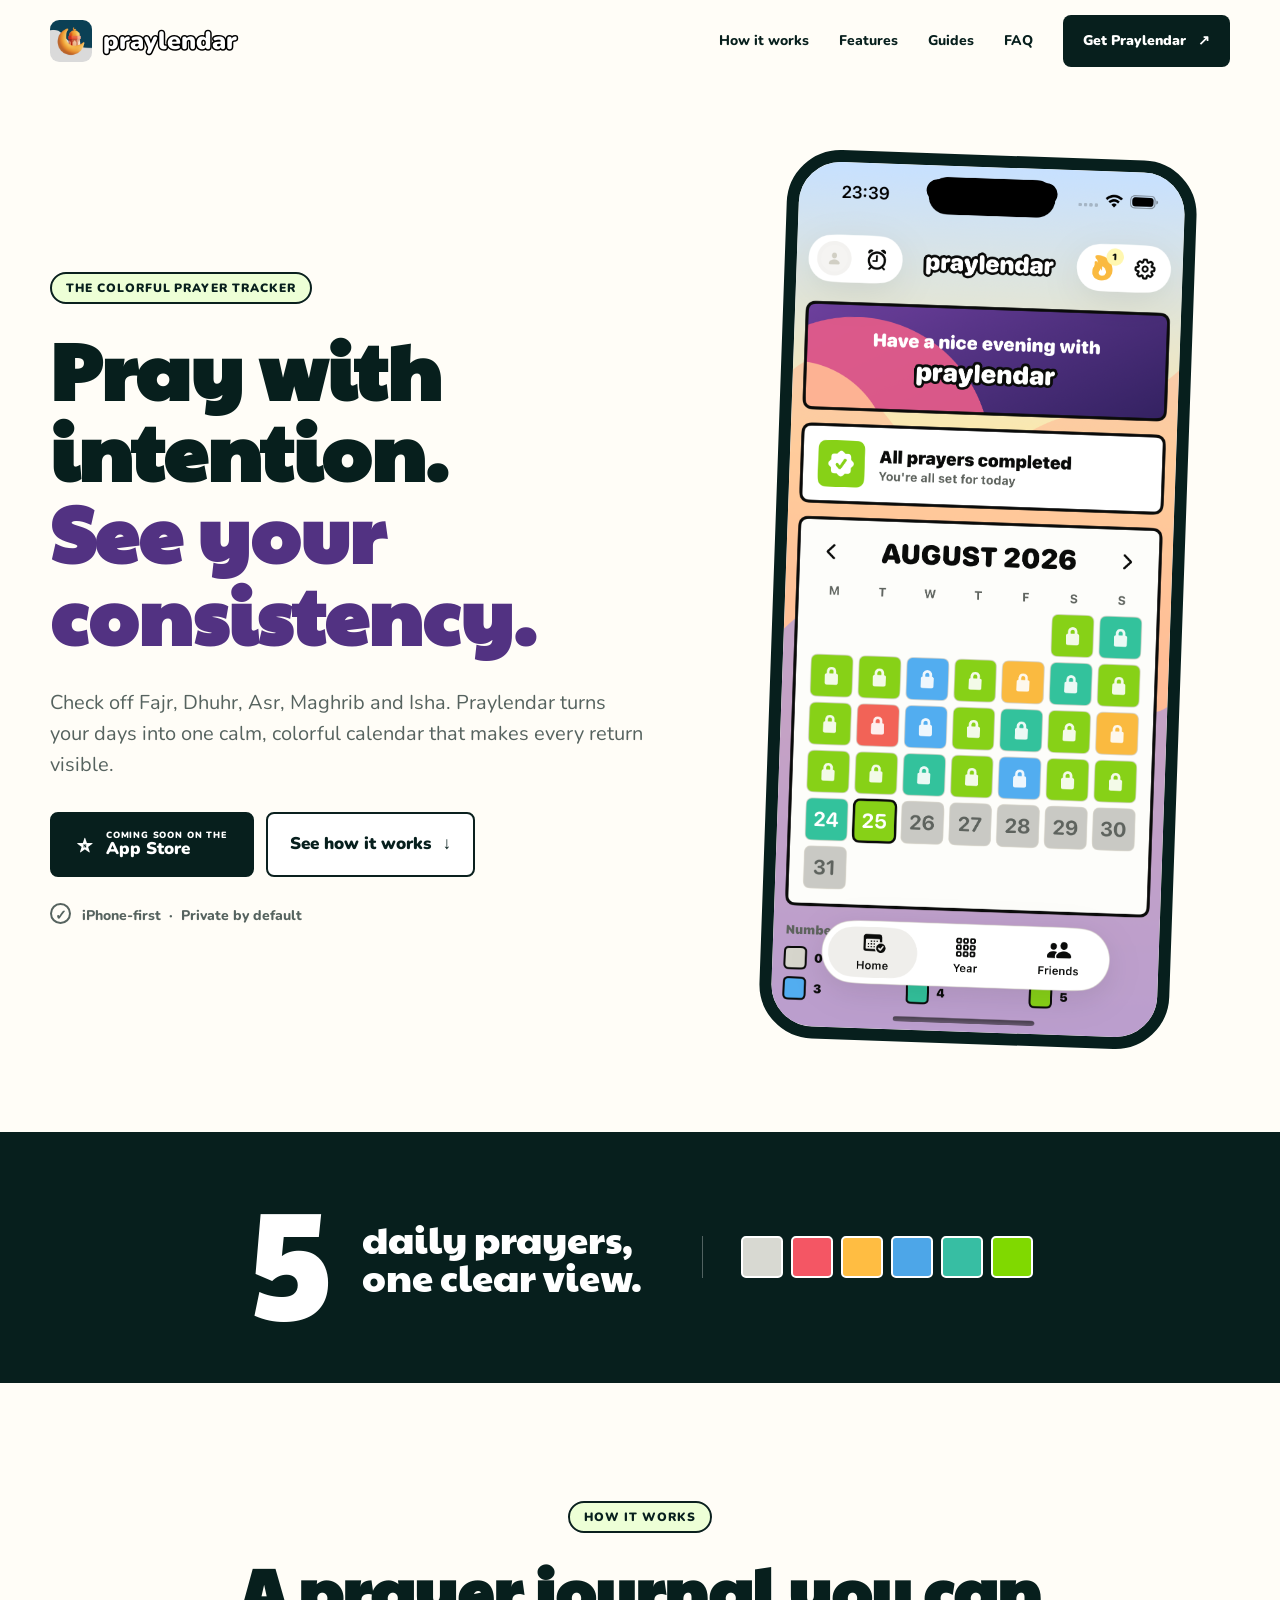
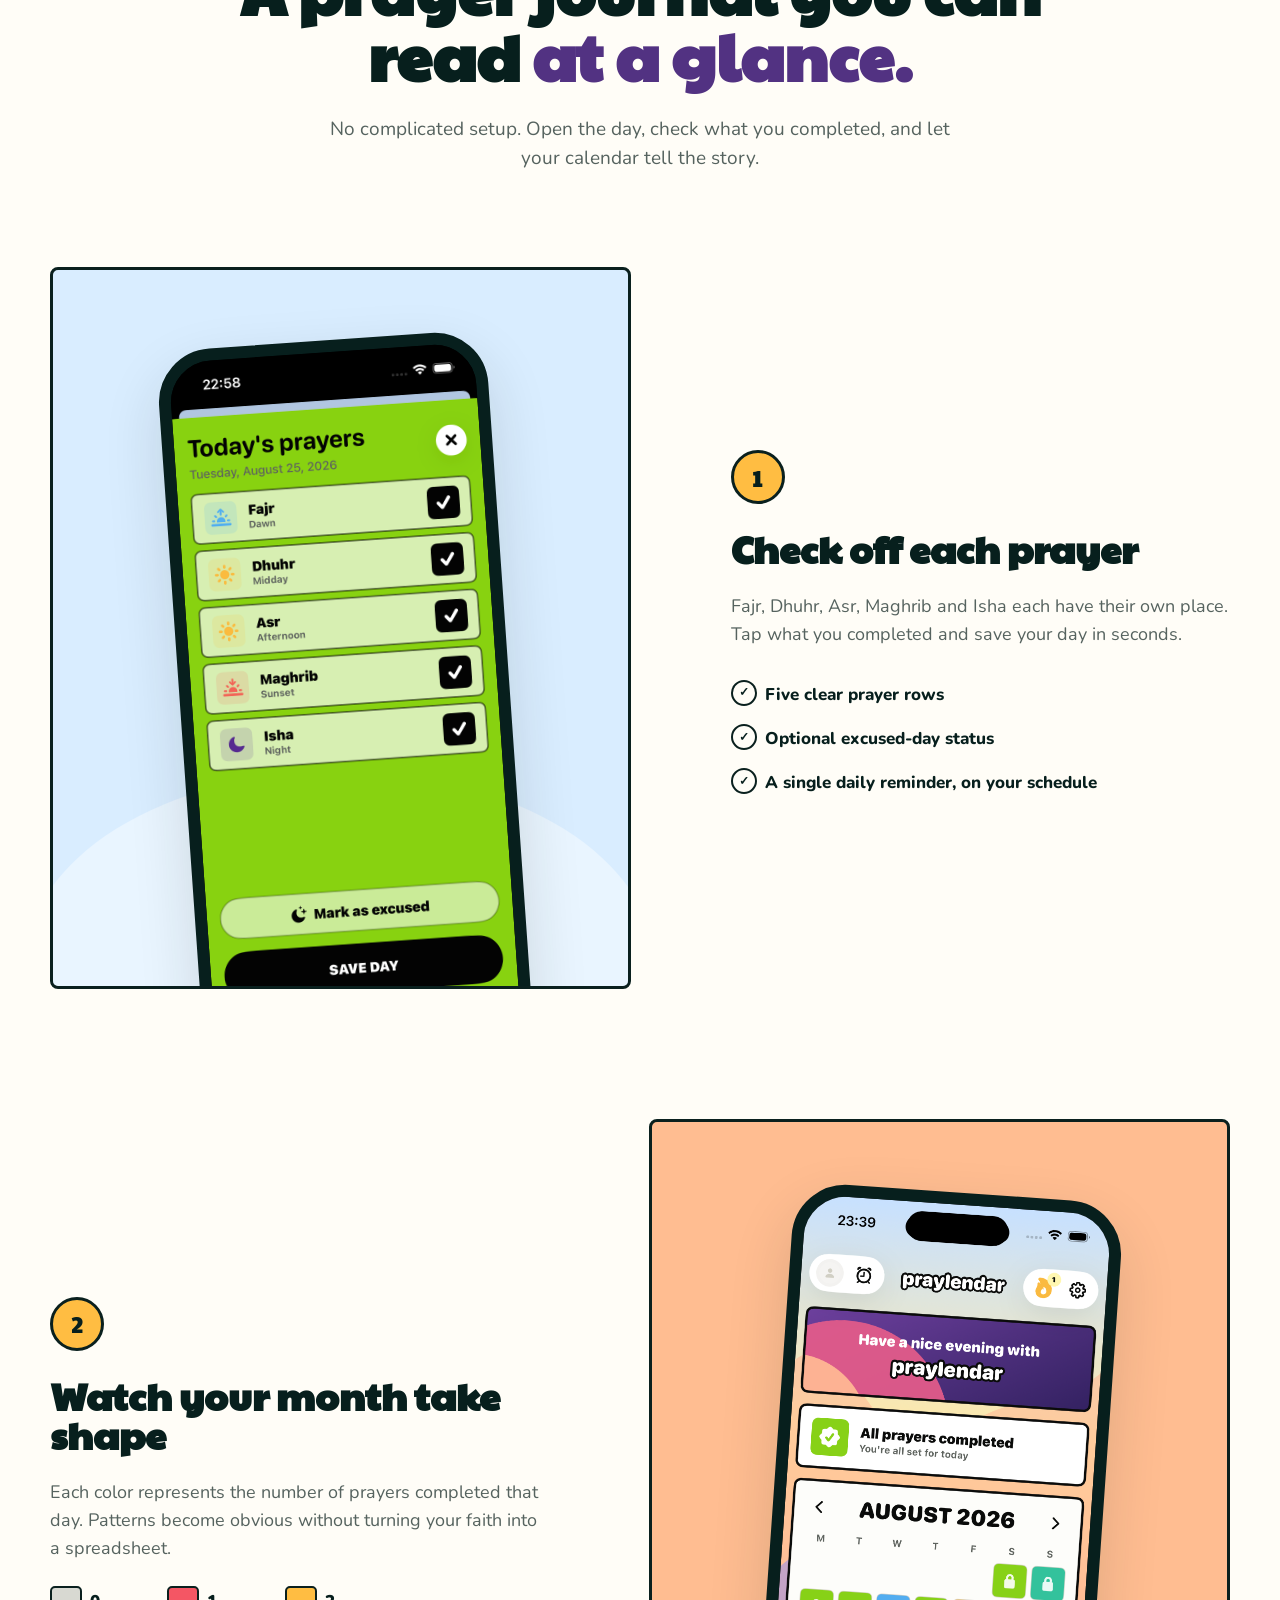
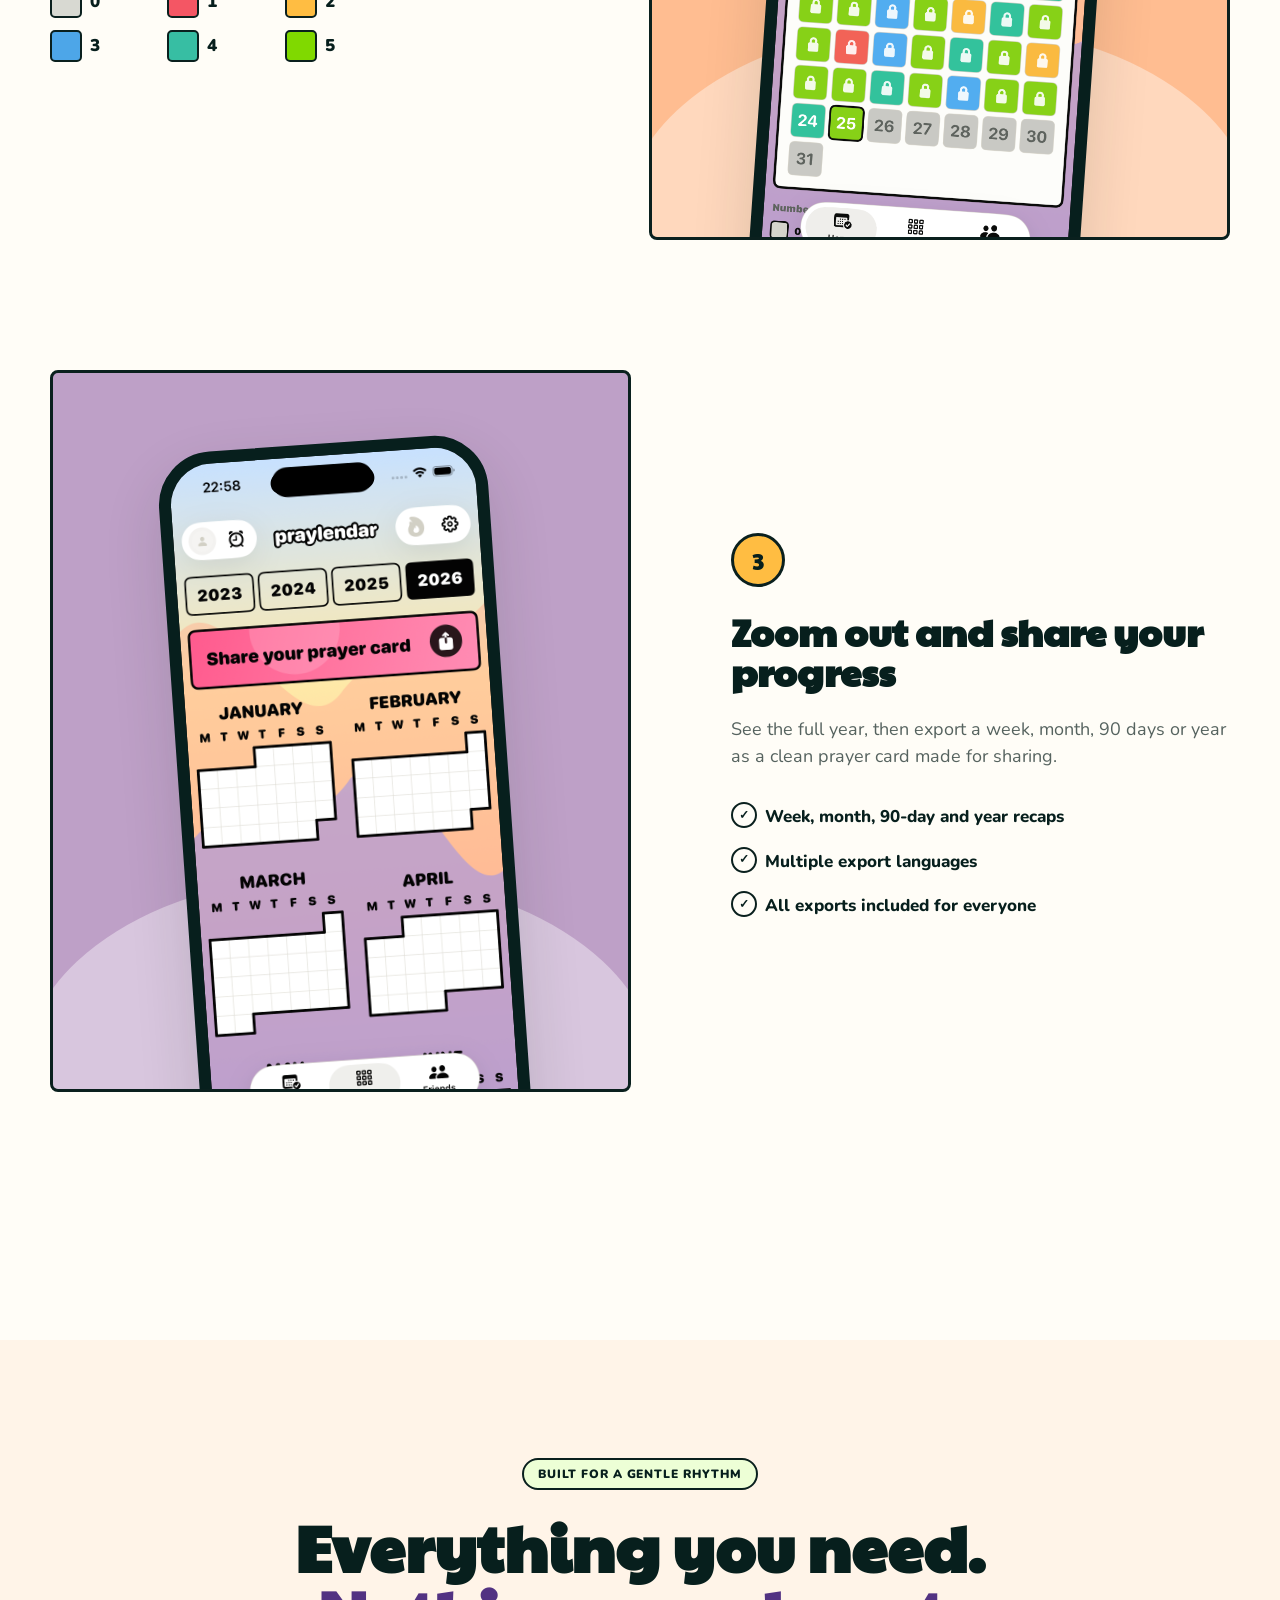
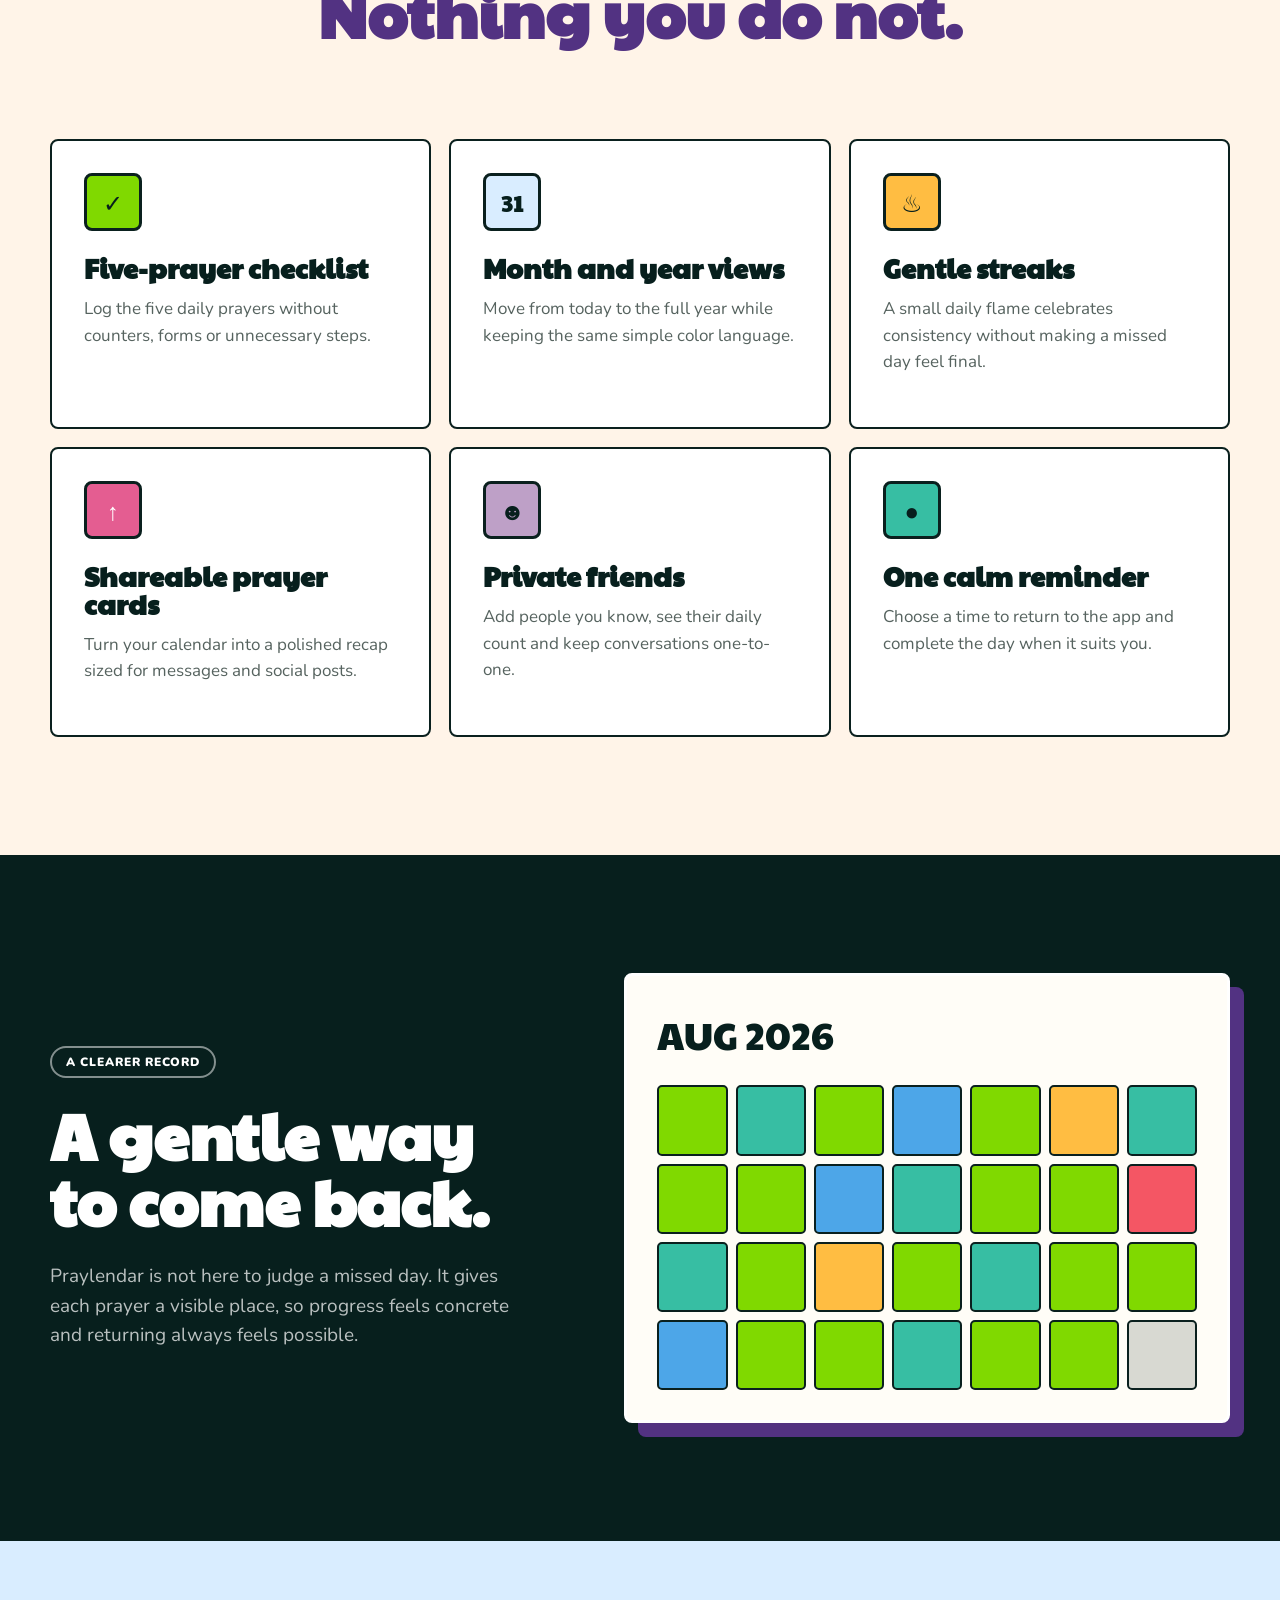
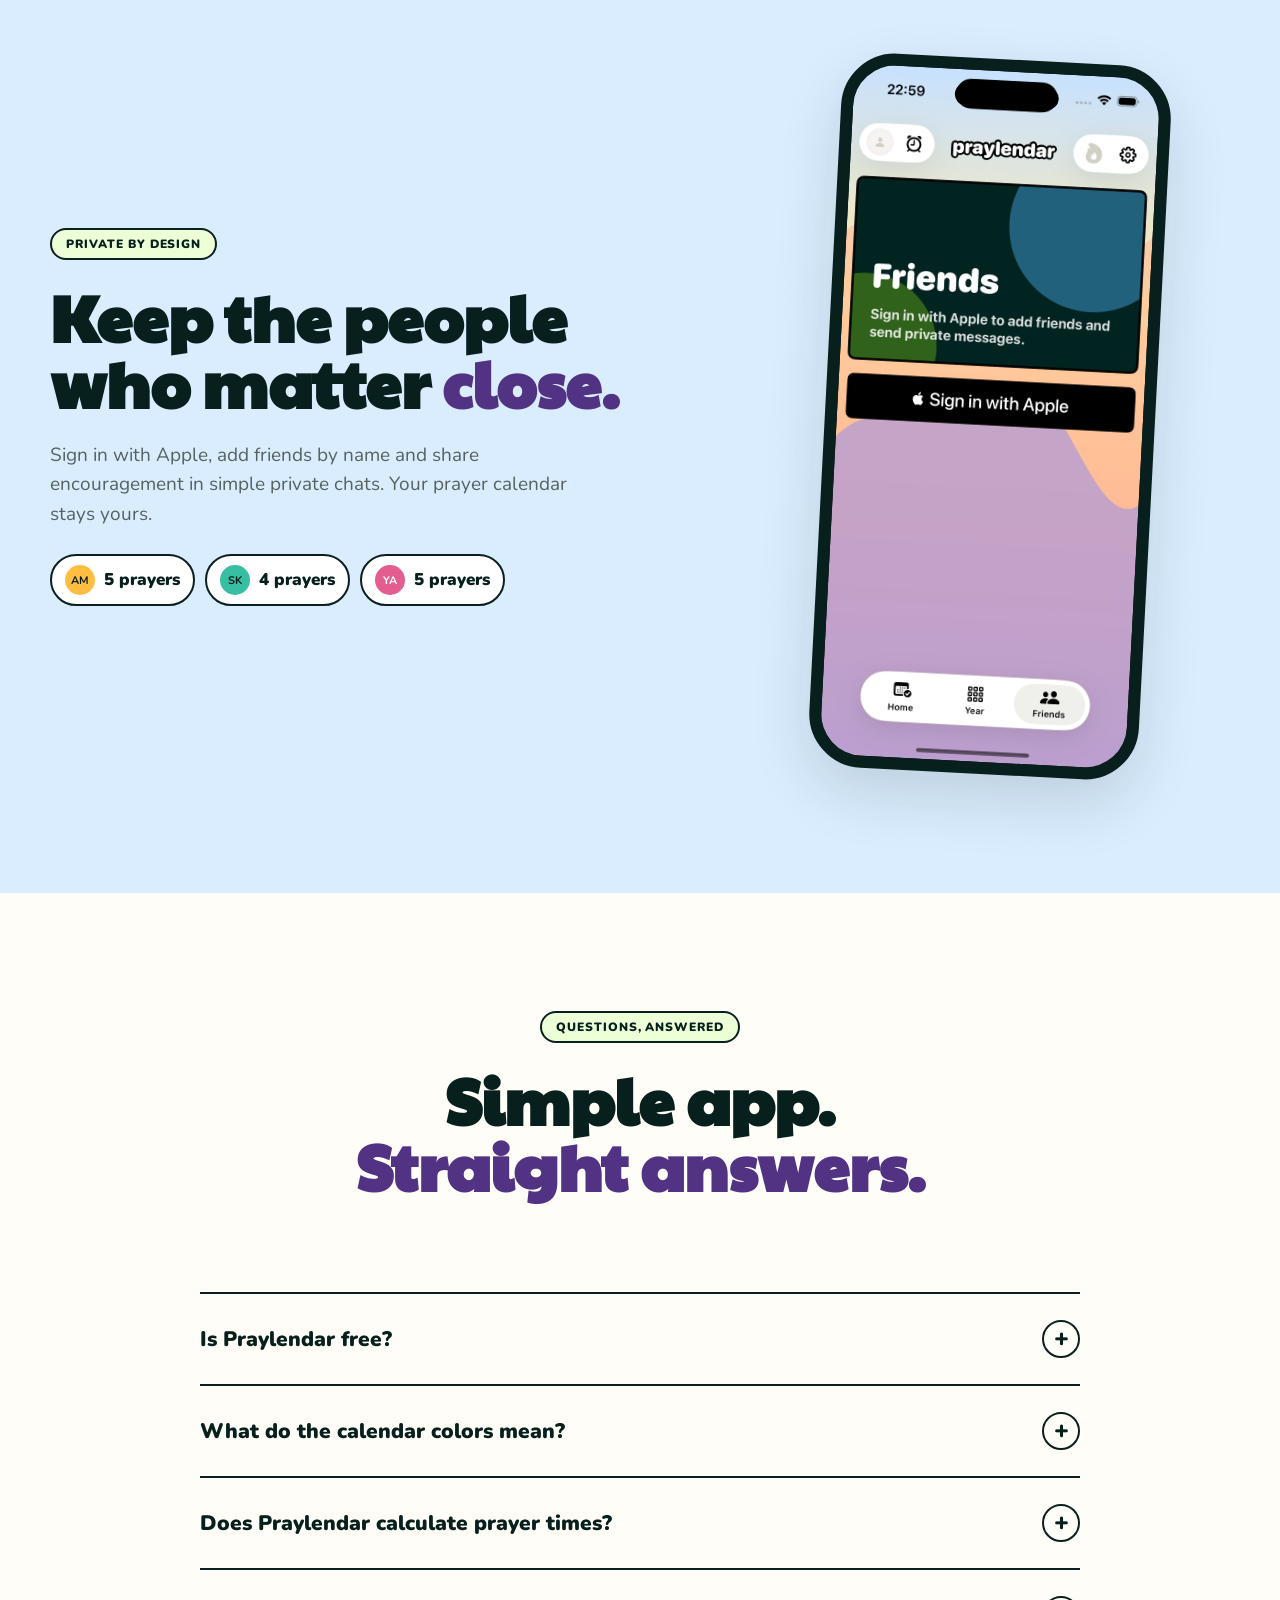
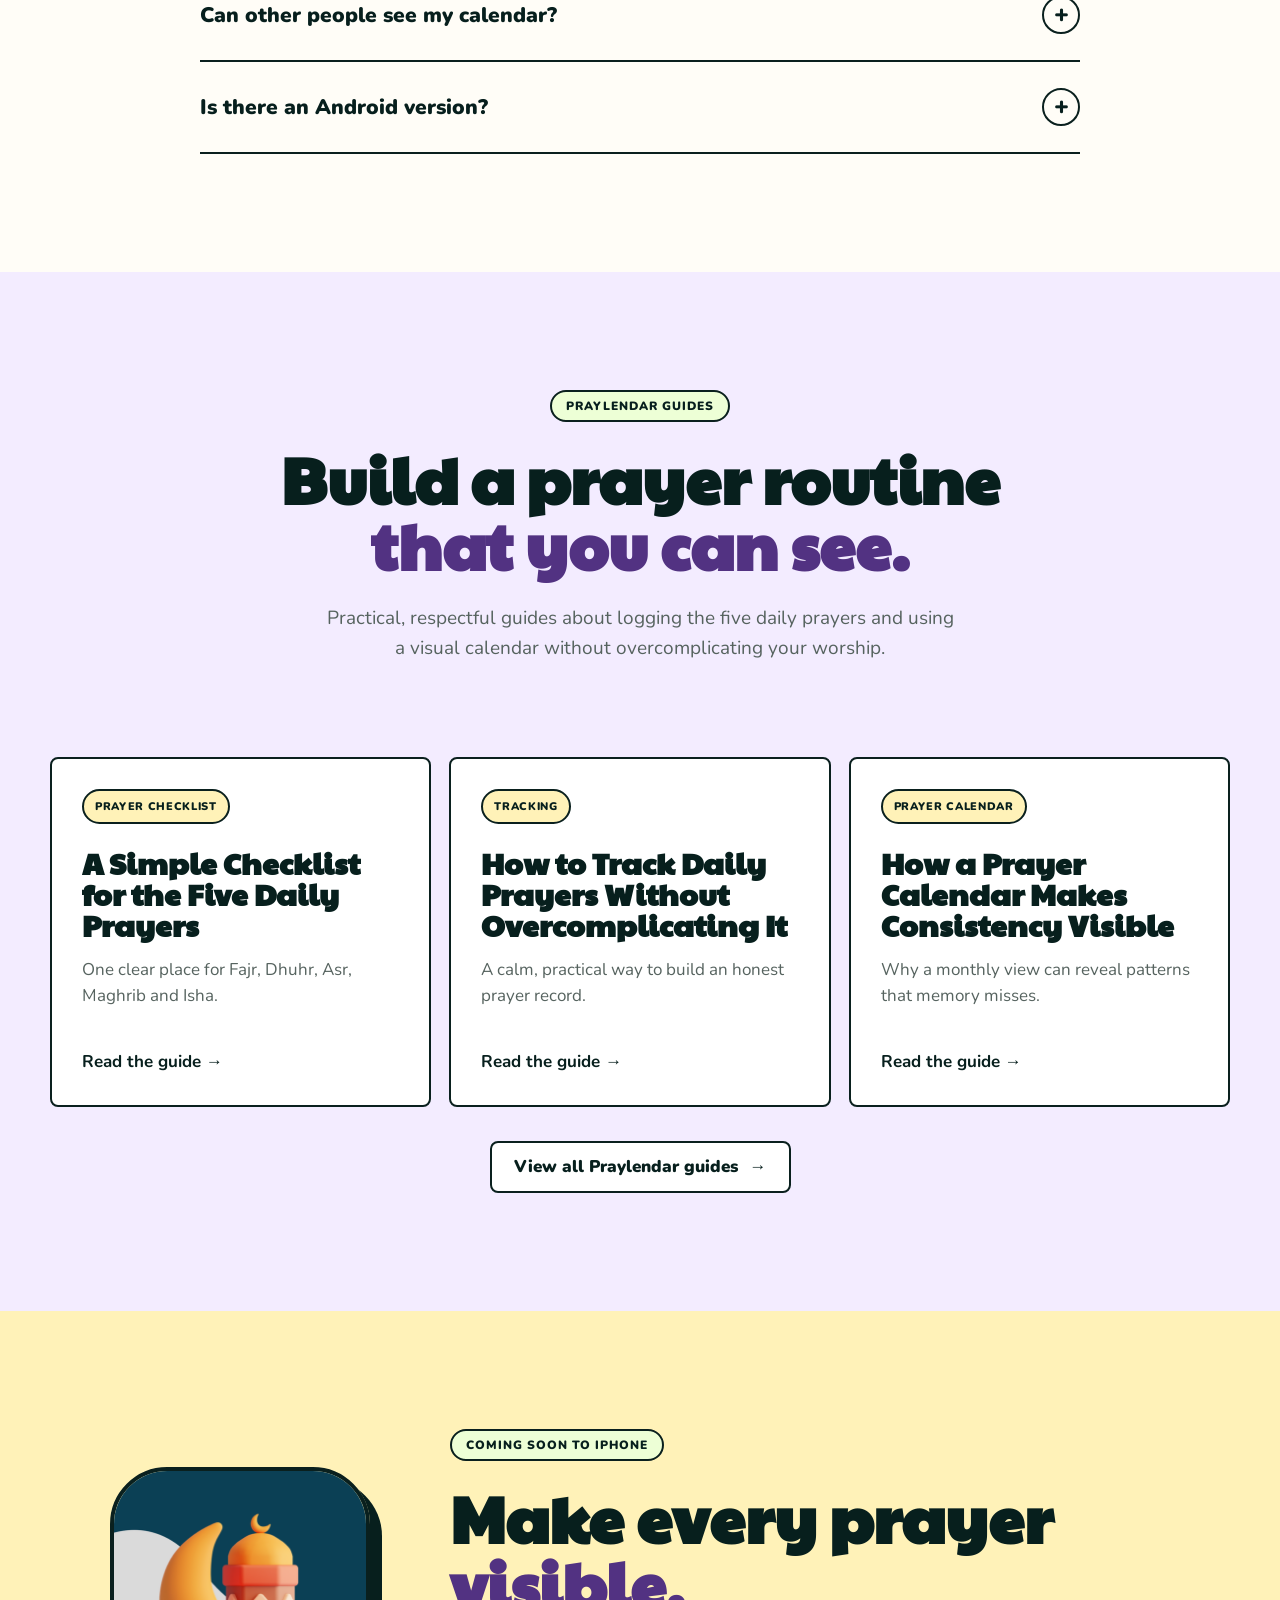
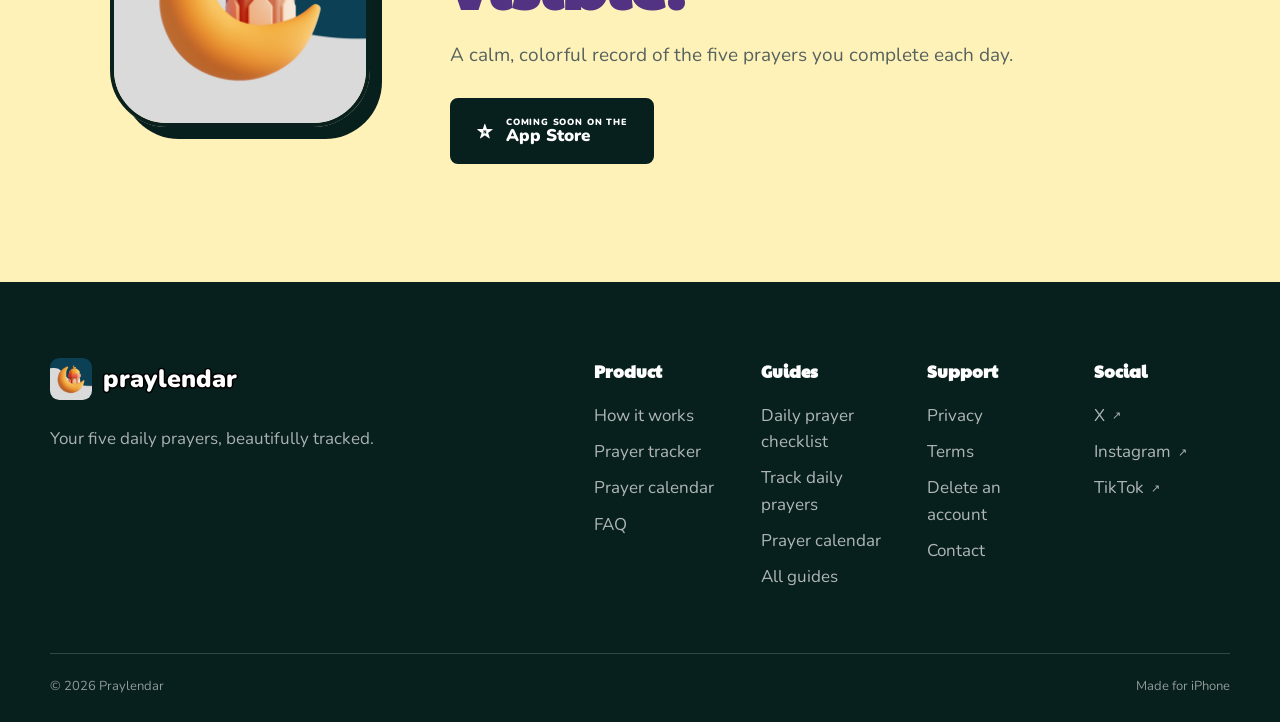
==== index.html @ dbd7667d "Praylendar website" ====
<!doctype html>
<html lang="en">
<head>
  <meta charset="utf-8">
  <meta name="viewport" content="width=device-width, initial-scale=1">
  <meta name="description" content="Praylendar is the colorful iPhone prayer tracker for Fajr, Dhuhr, Asr, Maghrib and Isha. Build a visual prayer calendar and share beautiful recaps.">
  <meta name="robots" content="index, follow, max-image-preview:large, max-snippet:-1, max-video-preview:-1">
  <meta name="author" content="Praylendar">
  <meta name="theme-color" content="#fffdf7">
  <title>Praylendar Prayer Tracker App | Track the 5 Daily Prayers</title>
  <link rel="canonical" href="https://praylendar.com/">
  <link rel="alternate" hreflang="en" href="https://praylendar.com/">
  <link rel="alternate" hreflang="x-default" href="https://praylendar.com/">
  <link rel="icon" href="images/praylendar-icon.png">
  <link rel="apple-touch-icon" href="images/praylendar-icon.png">
  <link rel="manifest" href="site.webmanifest">
  <meta property="og:type" content="website">
  <meta property="og:site_name" content="Praylendar">
  <meta property="og:title" content="Praylendar - The Colorful Daily Prayer Tracker">
  <meta property="og:description" content="Track the five daily prayers, see your consistency in a colorful calendar, and share clean prayer recaps.">
  <meta property="og:url" content="https://praylendar.com/">
  <meta property="og:image" content="https://praylendar.com/images/og-praylendar.jpg">
  <meta property="og:image:width" content="1200">
  <meta property="og:image:height" content="630">
  <meta property="og:image:alt" content="Praylendar prayer tracker app and colorful monthly prayer calendar">
  <meta name="twitter:card" content="summary_large_image">
  <meta name="twitter:title" content="Praylendar - The Colorful Daily Prayer Tracker">
  <meta name="twitter:description" content="Track Fajr, Dhuhr, Asr, Maghrib and Isha in one calm, colorful iPhone calendar.">
  <meta name="twitter:image" content="https://praylendar.com/images/og-praylendar.jpg">
  <link rel="preconnect" href="https://fonts.googleapis.com">
  <link rel="preconnect" href="https://fonts.gstatic.com" crossorigin>
  <link href="https://fonts.googleapis.com/css2?family=Nunito:wght@500;600;700;800;900&family=Paytone+One&display=swap" rel="stylesheet">
  <link rel="stylesheet" href="styles.css">
  <script type="application/ld+json">
  {
    "@context": "https://schema.org",
    "@graph": [
      {
        "@type": "WebSite",
        "@id": "https://praylendar.com/#website",
        "url": "https://praylendar.com/",
        "name": "Praylendar",
        "alternateName": ["Praylendar App", "Praylendar Prayer Tracker"],
        "description": "A colorful iPhone tracker for the five daily Muslim prayers.",
        "inLanguage": "en"
      },
      {
        "@type": "SoftwareApplication",
        "@id": "https://praylendar.com/#app",
        "name": "Praylendar",
        "alternateName": "Praylendar Prayer Tracker",
        "operatingSystem": "iOS",
        "applicationCategory": "LifestyleApplication",
        "description": "Track Fajr, Dhuhr, Asr, Maghrib and Isha, build a color-coded prayer calendar, and export prayer recaps.",
        "url": "https://praylendar.com/",
        "image": "https://praylendar.com/images/praylendar-icon.png",
        "screenshot": [
          "https://praylendar.com/images/app-home.png",
          "https://praylendar.com/images/app-log.png",
          "https://praylendar.com/images/app-year.png"
        ],
        "offers": {
          "@type": "Offer",
          "price": "0",
          "priceCurrency": "USD",
          "description": "Free daily prayer tracking and calendar exports with optional premium features."
        },
        "publisher": {"@type": "Organization", "name": "Praylendar", "url": "https://praylendar.com/"}
      }
    ]
  }
  </script>
</head>
<body>
  <header class="site-header" data-header>
    <div class="nav-shell">
      <a class="brand" href="#top" aria-label="Praylendar home">
        <img src="images/praylendar-icon.png" alt="" width="42" height="42">
        <span class="brand-word">praylendar</span>
      </a>

      <button class="menu-button" type="button" aria-label="Open menu" aria-expanded="false" data-menu-button>
        <span></span><span></span><span></span>
      </button>

      <nav class="main-nav" aria-label="Main navigation" data-menu>
        <a href="how-it-works/">How it works</a>
        <a href="prayer-tracker/">Features</a>
        <a href="guides/">Guides</a>
        <a href="faq/">FAQ</a>
        <a class="nav-download" href="#download">Get Praylendar <span aria-hidden="true">&#8599;</span></a>
      </nav>
    </div>
  </header>

  <main id="top">
    <section class="hero section-pad">
      <div class="hero-copy reveal">
        <p class="eyebrow">THE COLORFUL PRAYER TRACKER</p>
        <h1>Pray with intention.<br><span>See your consistency.</span></h1>
        <p class="hero-intro">Check off Fajr, Dhuhr, Asr, Maghrib and Isha. Praylendar turns your days into one calm, colorful calendar that makes every return visible.</p>
        <div class="hero-actions">
          <a class="primary-button" href="#download">
            <span class="apple-mark" aria-hidden="true">&#63743;</span>
            <span><small>Coming soon on the</small>App Store</span>
          </a>
          <a class="secondary-button" href="#how-it-works">See how it works <span aria-hidden="true">&#8595;</span></a>
        </div>
        <p class="trust-line"><span aria-hidden="true">&#10003;</span> iPhone-first &nbsp;·&nbsp; Private by default</p>
      </div>

      <div class="hero-visual reveal" aria-label="Praylendar app preview">
        <div class="phone phone-hero">
          <div class="phone-speaker"></div>
          <img src="images/app-home.png" alt="Praylendar home screen showing a monthly prayer calendar">
        </div>
      </div>
    </section>

    <section class="proof-band" aria-label="Praylendar promise">
      <div class="proof-inner reveal">
        <p class="proof-number">5</p>
        <p class="proof-label">daily prayers,<br>one clear view.</p>
        <div class="proof-palette" aria-hidden="true">
          <i class="c0"></i><i class="c1"></i><i class="c2"></i><i class="c3"></i><i class="c4"></i><i class="c5"></i>
        </div>
      </div>
    </section>

    <section class="steps section-pad" id="how-it-works">
      <div class="section-heading reveal">
        <p class="eyebrow">HOW IT WORKS</p>
        <h2>A prayer journal you can read <span>at a glance.</span></h2>
        <p>No complicated setup. Open the day, check what you completed, and let your calendar tell the story.</p>
      </div>

      <article class="step-row reveal">
        <div class="step-media sky-panel">
          <div class="phone phone-step tilt-left">
            <div class="phone-speaker"></div>
            <img src="images/app-log.png" alt="Five daily prayer checklist in Praylendar">
          </div>
        </div>
        <div class="step-copy">
          <span class="step-number">1</span>
          <h3>Check off each prayer</h3>
          <p>Fajr, Dhuhr, Asr, Maghrib and Isha each have their own place. Tap what you completed and save your day in seconds.</p>
          <ul class="clean-list">
            <li>Five clear prayer rows</li>
            <li>Optional excused-day status</li>
            <li>A single daily reminder, on your schedule</li>
          </ul>
        </div>
      </article>

      <article class="step-row reverse reveal">
        <div class="step-media peach-panel">
          <div class="phone phone-step tilt-right">
            <div class="phone-speaker"></div>
            <img src="images/app-home.png" alt="Monthly prayer calendar in Praylendar">
          </div>
        </div>
        <div class="step-copy">
          <span class="step-number">2</span>
          <h3>Watch your month take shape</h3>
          <p>Each color represents the number of prayers completed that day. Patterns become obvious without turning your faith into a spreadsheet.</p>
          <div class="mini-legend" aria-label="Prayer count colors">
            <span><i class="c0"></i>0</span><span><i class="c1"></i>1</span><span><i class="c2"></i>2</span>
            <span><i class="c3"></i>3</span><span><i class="c4"></i>4</span><span><i class="c5"></i>5</span>
          </div>
        </div>
      </article>

      <article class="step-row reveal">
        <div class="step-media lilac-panel">
          <div class="phone phone-step tilt-left">
            <div class="phone-speaker"></div>
            <img src="images/app-year.png" alt="Praylendar year view and shareable prayer card">
          </div>
        </div>
        <div class="step-copy">
          <span class="step-number">3</span>
          <h3>Zoom out and share your progress</h3>
          <p>See the full year, then export a week, month, 90 days or year as a clean prayer card made for sharing.</p>
          <ul class="clean-list">
            <li>Week, month, 90-day and year recaps</li>
            <li>Multiple export languages</li>
            <li>All exports included for everyone</li>
          </ul>
        </div>
      </article>
    </section>

    <section class="features section-pad" id="features">
      <div class="section-heading reveal">
        <p class="eyebrow">BUILT FOR A GENTLE RHYTHM</p>
        <h2>Everything you need.<br><span>Nothing you do not.</span></h2>
      </div>

      <div class="feature-grid">
        <article class="feature-card reveal">
          <div class="feature-icon icon-check" aria-hidden="true">&#10003;</div>
          <h3>Five-prayer checklist</h3>
          <p>Log the five daily prayers without counters, forms or unnecessary steps.</p>
        </article>
        <article class="feature-card reveal">
          <div class="feature-icon icon-calendar" aria-hidden="true">31</div>
          <h3>Month and year views</h3>
          <p>Move from today to the full year while keeping the same simple color language.</p>
        </article>
        <article class="feature-card reveal">
          <div class="feature-icon icon-flame" aria-hidden="true">&#9832;</div>
          <h3>Gentle streaks</h3>
          <p>A small daily flame celebrates consistency without making a missed day feel final.</p>
        </article>
        <article class="feature-card reveal">
          <div class="feature-icon icon-share" aria-hidden="true">&#8593;</div>
          <h3>Shareable prayer cards</h3>
          <p>Turn your calendar into a polished recap sized for messages and social posts.</p>
        </article>
        <article class="feature-card reveal">
          <div class="feature-icon icon-friends" aria-hidden="true">&#9787;</div>
          <h3>Private friends</h3>
          <p>Add people you know, see their daily count and keep conversations one-to-one.</p>
        </article>
        <article class="feature-card reveal">
          <div class="feature-icon icon-bell" aria-hidden="true">&#9679;</div>
          <h3>One calm reminder</h3>
          <p>Choose a time to return to the app and complete the day when it suits you.</p>
        </article>
      </div>
    </section>

    <section class="reflection-band section-pad">
      <div class="reflection-copy reveal">
        <p class="eyebrow light">A CLEARER RECORD</p>
        <h2>A gentle way<br>to come back.</h2>
        <p>Praylendar is not here to judge a missed day. It gives each prayer a visible place, so progress feels concrete and returning always feels possible.</p>
      </div>
      <div class="reflection-calendar reveal" aria-hidden="true">
        <div class="reflection-month">AUG 2026</div>
        <div class="reflection-grid">
          <i class="c5"></i><i class="c4"></i><i class="c5"></i><i class="c3"></i><i class="c5"></i><i class="c2"></i><i class="c4"></i>
          <i class="c5"></i><i class="c5"></i><i class="c3"></i><i class="c4"></i><i class="c5"></i><i class="c5"></i><i class="c1"></i>
          <i class="c4"></i><i class="c5"></i><i class="c2"></i><i class="c5"></i><i class="c4"></i><i class="c5"></i><i class="c5"></i>
          <i class="c3"></i><i class="c5"></i><i class="c5"></i><i class="c4"></i><i class="c5"></i><i class="c5"></i><i class="c0"></i>
        </div>
      </div>
    </section>

    <section class="friends-preview section-pad">
      <div class="friends-copy reveal">
        <p class="eyebrow">PRIVATE BY DESIGN</p>
        <h2>Keep the people who matter <span>close.</span></h2>
        <p>Sign in with Apple, add friends by name and share encouragement in simple private chats. Your prayer calendar stays yours.</p>
        <div class="friend-chips" aria-label="Example friend statuses">
          <span><b>AM</b> 5 prayers</span>
          <span><b>SK</b> 4 prayers</span>
          <span><b>YA</b> 5 prayers</span>
        </div>
      </div>
      <div class="friends-phone-wrap reveal">
        <div class="phone phone-friends">
          <div class="phone-speaker"></div>
          <img src="images/app-friends.png" alt="Praylendar Friends screen with Sign in with Apple">
        </div>
      </div>
    </section>

    <section class="faq section-pad" id="faq">
      <div class="section-heading reveal">
        <p class="eyebrow">QUESTIONS, ANSWERED</p>
        <h2>Simple app.<br><span>Straight answers.</span></h2>
      </div>

      <div class="faq-list reveal">
        <article class="faq-item">
          <button type="button" aria-expanded="false"><span>Is Praylendar free?</span><i aria-hidden="true">+</i></button>
          <div class="faq-answer"><p>Yes. Daily tracking, the calendar and every export format are available for free. Premium unlocks editing older days.</p></div>
        </article>
        <article class="faq-item">
          <button type="button" aria-expanded="false"><span>What do the calendar colors mean?</span><i aria-hidden="true">+</i></button>
          <div class="faq-answer"><p>Each color represents a count from zero to five completed prayers. The legend is always visible beside your calendar and exports.</p></div>
        </article>
        <article class="faq-item">
          <button type="button" aria-expanded="false"><span>Does Praylendar calculate prayer times?</span><i aria-hidden="true">+</i></button>
          <div class="faq-answer"><p>No. Praylendar focuses on tracking. You can set one optional daily reminder to return and complete your journal.</p></div>
        </article>
        <article class="faq-item">
          <button type="button" aria-expanded="false"><span>Can other people see my calendar?</span><i aria-hidden="true">+</i></button>
          <div class="faq-answer"><p>Your full calendar is private. Friends you add can see a simple daily prayer count, and only the cards you choose to export are shared.</p></div>
        </article>
        <article class="faq-item">
          <button type="button" aria-expanded="false"><span>Is there an Android version?</span><i aria-hidden="true">+</i></button>
          <div class="faq-answer"><p>Praylendar is iPhone-first for now. The first release is being built specifically for iOS.</p></div>
        </article>
      </div>
    </section>

    <section class="guides-home section-pad" aria-labelledby="guides-heading">
      <div class="section-heading reveal">
        <p class="eyebrow">PRAYLENDAR GUIDES</p>
        <h2 id="guides-heading">Build a prayer routine<br><span>that you can see.</span></h2>
        <p>Practical, respectful guides about logging the five daily prayers and using a visual calendar without overcomplicating your worship.</p>
      </div>
      <div class="guide-grid">
        <a class="guide-card reveal" href="guides/daily-prayer-checklist/">
          <span class="guide-tag">Prayer checklist</span>
          <h3>A Simple Checklist for the Five Daily Prayers</h3>
          <p>One clear place for Fajr, Dhuhr, Asr, Maghrib and Isha.</p>
          <b>Read the guide <span aria-hidden="true">&#8594;</span></b>
        </a>
        <a class="guide-card reveal" href="guides/track-daily-prayers/">
          <span class="guide-tag">Tracking</span>
          <h3>How to Track Daily Prayers Without Overcomplicating It</h3>
          <p>A calm, practical way to build an honest prayer record.</p>
          <b>Read the guide <span aria-hidden="true">&#8594;</span></b>
        </a>
        <a class="guide-card reveal" href="guides/prayer-calendar-consistency/">
          <span class="guide-tag">Prayer calendar</span>
          <h3>How a Prayer Calendar Makes Consistency Visible</h3>
          <p>Why a monthly view can reveal patterns that memory misses.</p>
          <b>Read the guide <span aria-hidden="true">&#8594;</span></b>
        </a>
      </div>
      <p class="guides-all reveal"><a class="secondary-button" href="guides/">View all Praylendar guides <span aria-hidden="true">&#8594;</span></a></p>
    </section>

    <section class="download-cta section-pad" id="download">
      <img class="cta-icon reveal" src="images/praylendar-icon.png" alt="Praylendar app icon">
      <div class="cta-copy reveal">
        <p class="eyebrow">COMING SOON TO IPHONE</p>
        <h2>Make every prayer <span>visible.</span></h2>
        <p>A calm, colorful record of the five prayers you complete each day.</p>
        <a class="primary-button" href="#top">
          <span class="apple-mark" aria-hidden="true">&#63743;</span>
          <span><small>Coming soon on the</small>App Store</span>
        </a>
      </div>
    </section>
  </main>

  <footer class="site-footer">
    <div class="footer-main">
      <div class="footer-brand">
        <a class="brand brand-light" href="#top">
          <img src="images/praylendar-icon.png" alt="" width="48" height="48">
          <span class="brand-word">praylendar</span>
        </a>
        <p>Your five daily prayers, beautifully tracked.</p>
      </div>
      <div class="footer-links">
        <div><strong>Product</strong><a href="how-it-works/">How it works</a><a href="prayer-tracker/">Prayer tracker</a><a href="prayer-calendar/">Prayer calendar</a><a href="faq/">FAQ</a></div>
        <div><strong>Guides</strong><a href="guides/daily-prayer-checklist/">Daily prayer checklist</a><a href="guides/track-daily-prayers/">Track daily prayers</a><a href="guides/prayer-calendar-consistency/">Prayer calendar</a><a href="guides/">All guides</a></div>
        <div><strong>Support</strong><a href="privacy/">Privacy</a><a href="terms/">Terms</a><a href="account-deletion/">Delete an account</a><a href="https://x.com/praylendar" target="_blank" rel="noopener noreferrer">Contact</a></div>
        <div class="social-links"><strong>Social</strong><a href="https://x.com/praylendar" target="_blank" rel="noopener noreferrer">X</a><a href="https://www.instagram.com/praylendar/" target="_blank" rel="noopener noreferrer">Instagram</a><a href="https://www.tiktok.com/@praylendar" target="_blank" rel="noopener noreferrer">TikTok</a></div>
      </div>
    </div>
    <div class="footer-bottom"><span>&copy; <span data-year></span> Praylendar</span><span>Made for iPhone</span></div>
  </footer>

  <script src="script.js"></script>
</body>
</html>
---- styles.css ----
:root {
  --ink: #071f1d;
  --ink-soft: #56635f;
  --paper: #fffdf7;
  --white: #ffffff;
  --line: #0a201e;
  --sky: #d9edff;
  --cream: #fff2b8;
  --peach: #ffbd91;
  --pink: #e45d91;
  --lilac: #bea0c7;
  --purple: #523282;
  --sun: #ffbd42;
  --green: #80d900;
  --teal: #37bea3;
  --blue: #4da6e8;
  --red: #f45664;
  --shadow: 0 24px 60px rgba(25, 32, 29, .14);
  --radius: 8px;
  --max: 1180px;
}

* { box-sizing: border-box; }
html { scroll-behavior: smooth; }
body {
  margin: 0;
  color: var(--ink);
  background: var(--paper);
  font-family: "Nunito", -apple-system, BlinkMacSystemFont, "Segoe UI", sans-serif;
  font-size: 17px;
  line-height: 1.55;
  overflow-x: hidden;
}
button, a { font: inherit; }
a { color: inherit; text-decoration: none; }
img { display: block; max-width: 100%; }

.site-header {
  position: sticky;
  top: 0;
  z-index: 50;
  background: rgba(255, 253, 247, .92);
  border-bottom: 1px solid transparent;
  backdrop-filter: blur(16px);
  transition: border-color .2s ease, box-shadow .2s ease;
}
.site-header.scrolled { border-color: rgba(7, 31, 29, .1); box-shadow: 0 6px 24px rgba(7, 31, 29, .06); }
.nav-shell {
  width: min(var(--max), calc(100% - 48px));
  min-height: 82px;
  margin: 0 auto;
  display: flex;
  align-items: center;
  justify-content: space-between;
  gap: 28px;
}
.brand { display: inline-flex; align-items: center; gap: 11px; font-weight: 900; }
.brand img { width: 42px; height: 42px; border: 0; border-radius: 22%; }
.brand-word {
  font-family: ui-rounded, "SF Pro Rounded", "Arial Rounded MT Bold", "Nunito", sans-serif;
  font-size: 25px;
  font-weight: 900;
  letter-spacing: 0;
  color: white;
  -webkit-text-stroke: 3px #000;
  paint-order: stroke fill;
  line-height: 1;
}
.main-nav { display: flex; align-items: center; gap: 30px; font-size: 14px; font-weight: 800; }
.main-nav > a:not(.nav-download) { position: relative; }
.main-nav > a:not(.nav-download)::after {
  content: ""; position: absolute; left: 0; right: 100%; bottom: -5px; height: 2px; background: var(--ink); transition: right .2s ease;
}
.main-nav > a:hover::after { right: 0; }
.nav-download, .primary-button, .secondary-button {
  min-height: 52px; display: inline-flex; align-items: center; justify-content: center; gap: 12px; border-radius: var(--radius); font-weight: 900;
}
.nav-download { background: var(--ink); color: white; padding: 0 20px; }
.menu-button { display: none; width: 44px; height: 44px; background: transparent; border: 0; padding: 9px; }
.menu-button span { display: block; height: 3px; margin: 5px 0; background: var(--ink); border-radius: 2px; }

.section-pad { padding: 118px max(24px, calc((100vw - var(--max)) / 2)); }
.eyebrow {
  display: inline-block; margin: 0 0 24px; padding: 8px 14px; border: 2px solid var(--line); border-radius: 999px; background: #edffd6; font-size: 12px; line-height: 1; font-weight: 900; letter-spacing: .08em;
}
.eyebrow.light { color: white; background: transparent; border-color: rgba(255,255,255,.5); }
h1, h2, h3 { font-family: "Paytone One", sans-serif; letter-spacing: 0; line-height: 1.03; margin: 0; }
h1 { max-width: 690px; font-size: clamp(54px, 6.2vw, 94px); }
h1 span, h2 span { color: var(--purple); }
h2 { font-size: clamp(44px, 5vw, 72px); }
h3 { font-size: clamp(30px, 3vw, 44px); }

.hero {
  min-height: calc(100vh - 82px);
  display: grid;
  grid-template-columns: minmax(0, .92fr) minmax(420px, .78fr);
  align-items: center;
  gap: 80px;
  padding-top: 72px;
  padding-bottom: 88px;
}
.hero-copy { position: relative; z-index: 2; }
.hero-intro { max-width: 620px; margin: 32px 0; color: var(--ink-soft); font-size: 20px; }
.hero-actions { display: flex; flex-wrap: wrap; gap: 12px; }
.primary-button { padding: 10px 24px; background: var(--ink); color: white; border: 2px solid var(--ink); }
.primary-button small { display: block; font-size: 9px; line-height: 1; text-transform: uppercase; letter-spacing: .09em; }
.primary-button span:last-child { line-height: 1.08; }
.apple-mark { font-size: 27px; }
.secondary-button { padding: 0 22px; border: 2px solid var(--line); background: white; }
.primary-button, .secondary-button, .nav-download { transition: transform .18s ease, box-shadow .18s ease; }
.primary-button:hover, .secondary-button:hover, .nav-download:hover { transform: translateY(-3px); box-shadow: 0 8px 0 var(--sun); }
.trust-line { margin: 26px 0 0; color: var(--ink-soft); font-size: 14px; font-weight: 800; }
.trust-line span { display: inline-grid; place-items: center; width: 21px; height: 21px; margin-right: 7px; border: 2px solid var(--ink-soft); border-radius: 50%; }

.hero-visual {
  position: relative;
  min-height: 710px;
  display: grid;
  place-items: center;
  background: transparent;
  border: 0;
  overflow: visible;
}
.phone {
  position: relative; overflow: hidden; background: #000; border: 12px solid var(--ink); border-radius: 54px; box-shadow: var(--shadow); isolation: isolate;
}
.phone img { width: 100%; height: 100%; object-fit: cover; }
.phone-speaker { position: absolute; z-index: 3; top: 14px; left: 50%; width: 34%; height: 22px; transform: translateX(-50%); border-radius: 999px; background: #000; }
.phone-hero { z-index: 2; width: min(410px, 86%); aspect-ratio: 1179 / 2556; transform: rotate(2deg); box-shadow: none; }
.proof-palette i, .mini-legend i { width: 48px; height: 48px; display: block; border: 2px solid var(--line); border-radius: 5px; }

.c0 { background: #d8d9d2; }.c1 { background: var(--red); }.c2 { background: var(--sun); }.c3 { background: var(--blue); }.c4 { background: var(--teal); }.c5 { background: var(--green); }

.proof-band { background: var(--ink); color: white; padding: 64px 24px; }
.proof-inner { width: min(var(--max), 100%); margin: 0 auto; display: flex; align-items: center; justify-content: center; gap: 30px; }
.proof-number { margin: 0; font-family: "Paytone One"; font-size: clamp(94px, 12vw, 180px); line-height: .8; }
.proof-label { margin: 0; font-family: "Paytone One"; font-size: clamp(26px, 3vw, 42px); line-height: 1; }
.proof-palette { display: flex; gap: 8px; margin-left: 30px; padding-left: 38px; border-left: 1px solid rgba(255,255,255,.3); }
.proof-palette i { width: 42px; height: 42px; border-color: white; }

.section-heading { max-width: 830px; margin: 0 auto 94px; text-align: center; }
.section-heading > p:last-child { max-width: 630px; margin: 26px auto 0; color: var(--ink-soft); font-size: 19px; }
.step-row { max-width: var(--max); margin: 0 auto 130px; display: grid; grid-template-columns: 1fr .86fr; align-items: center; gap: 100px; }
.step-row.reverse { grid-template-columns: .86fr 1fr; }
.step-row.reverse .step-media { order: 2; }
.step-row.reverse .step-copy { order: 1; }
.step-media { min-height: 650px; display: grid; place-items: center; border: 3px solid var(--line); border-radius: var(--radius); overflow: hidden; position: relative; }
.step-media::before { content: ""; position: absolute; width: 110%; height: 55%; left: -5%; bottom: -25%; background: rgba(255,255,255,.4); border-radius: 50%; }
.sky-panel { background: var(--sky); }.peach-panel { background: var(--peach); }.lilac-panel { background: var(--lilac); }
.phone-step { z-index: 2; width: min(330px, 66%); aspect-ratio: 1179 / 2556; }
.tilt-left { transform: rotate(-4deg) translateY(70px); }.tilt-right { transform: rotate(4deg) translateY(70px); }
.step-copy { max-width: 500px; }
.step-number { display: grid; place-items: center; width: 54px; height: 54px; margin-bottom: 25px; background: var(--sun); border: 3px solid var(--line); border-radius: 50%; font-family: "Paytone One"; font-size: 24px; }
.step-copy p { margin: 24px 0; color: var(--ink-soft); font-size: 18px; }
.clean-list { list-style: none; padding: 0; margin: 0; font-weight: 800; }
.clean-list li { position: relative; padding: 9px 0 9px 34px; }
.clean-list li::before { content: "✓"; position: absolute; left: 0; top: 7px; display: grid; place-items: center; width: 22px; height: 22px; border: 2px solid var(--line); border-radius: 50%; font-size: 12px; }
.mini-legend { display: grid; grid-template-columns: repeat(3, 1fr); gap: 12px; max-width: 340px; }
.mini-legend span { display: flex; align-items: center; gap: 8px; font-weight: 900; }
.mini-legend i { width: 32px; height: 32px; }

.features { background: #fff4e8; }
.feature-grid { max-width: var(--max); margin: 0 auto; display: grid; grid-template-columns: repeat(3, 1fr); gap: 18px; }
.feature-card { min-height: 290px; padding: 32px; background: white; border: 2px solid var(--line); border-radius: var(--radius); transition: transform .2s ease, box-shadow .2s ease; }
.feature-card:hover { transform: translateY(-6px); box-shadow: 8px 8px 0 var(--ink); }
.feature-card h3 { margin: 24px 0 13px; font-size: 27px; }
.feature-card p { margin: 0; color: var(--ink-soft); }
.feature-icon { display: grid; place-items: center; width: 58px; height: 58px; border: 3px solid var(--line); border-radius: 8px; font-family: "Paytone One"; font-size: 24px; }
.icon-check { background: var(--green); }.icon-calendar { background: var(--sky); }.icon-flame { background: var(--sun); }
.icon-share { background: var(--pink); color: white; }.icon-friends { background: var(--lilac); }.icon-bell { background: var(--teal); }

.reflection-band { background: var(--ink); color: white; display: grid; grid-template-columns: .8fr 1fr; align-items: center; gap: 90px; }
.reflection-copy { max-width: 520px; }
.reflection-copy h2 { color: white; }
.reflection-copy p:last-child { margin: 28px 0 0; color: rgba(255,255,255,.72); font-size: 19px; }
.reflection-calendar { padding: 30px; background: var(--paper); border: 3px solid white; border-radius: var(--radius); transform: rotate(2deg); box-shadow: 14px 14px 0 var(--purple); }
.reflection-month { color: var(--ink); font-family: "Paytone One"; font-size: 38px; margin-bottom: 20px; }
.reflection-grid { display: grid; grid-template-columns: repeat(7, 1fr); gap: 8px; }
.reflection-grid i { display: block; aspect-ratio: 1; border: 2px solid var(--line); border-radius: 5px; }

.friends-preview { display: grid; grid-template-columns: .9fr .72fr; align-items: center; gap: 100px; background: var(--sky); }
.friends-copy { max-width: 610px; }
.friends-copy > p:last-of-type { max-width: 560px; margin: 25px 0; color: var(--ink-soft); font-size: 19px; }
.friend-chips { display: flex; flex-wrap: wrap; gap: 10px; }
.friend-chips span { display: inline-flex; align-items: center; gap: 9px; padding: 9px 13px; background: white; border: 2px solid var(--line); border-radius: 999px; font-weight: 900; }
.friend-chips b { display: grid; place-items: center; width: 30px; height: 30px; border-radius: 50%; background: var(--sun); font-size: 11px; }
.friend-chips span:nth-child(2) b { background: var(--teal); }.friend-chips span:nth-child(3) b { background: var(--pink); color: white; }
.friends-phone-wrap { display: grid; place-items: center; min-height: 650px; }
.phone-friends { width: min(330px, 80%); aspect-ratio: 1179 / 2556; transform: rotate(3deg); }

.faq { background: var(--paper); }
.faq-list { max-width: 880px; margin: 0 auto; border-top: 2px solid var(--line); }
.faq-item { border-bottom: 2px solid var(--line); }
.faq-item button { width: 100%; padding: 26px 0; display: flex; align-items: center; justify-content: space-between; gap: 20px; background: transparent; color: var(--ink); border: 0; text-align: left; cursor: pointer; font-weight: 900; font-size: 21px; }
.faq-item button i { display: flex; align-items: center; justify-content: center; flex: 0 0 38px; width: 38px; height: 38px; padding: 0; border: 2px solid var(--line); border-radius: 50%; font-style: normal; font-size: 0; line-height: 0; transition: transform .2s ease, background .2s ease; }
.faq-item button i::before { content: "+"; display: block; font-size: 25px; font-weight: 900; line-height: 1; transform: translateY(-1px); }
.faq-item.open button i { transform: rotate(45deg); background: var(--sun); }
.faq-answer { display: grid; grid-template-rows: 0fr; transition: grid-template-rows .28s ease; }
.faq-answer p { overflow: hidden; margin: 0; color: var(--ink-soft); }
.faq-item.open .faq-answer { grid-template-rows: 1fr; }
.faq-item.open .faq-answer p { padding: 0 62px 26px 0; }

.guides-home { background: #f3ecff; }
.guide-grid { max-width: var(--max); margin: 0 auto; display: grid; grid-template-columns: repeat(3, 1fr); gap: 18px; }
.guide-card { min-height: 350px; padding: 30px; display: flex; flex-direction: column; align-items: flex-start; background: white; border: 2px solid var(--line); border-radius: var(--radius); transition: transform .2s ease, box-shadow .2s ease; }
.guide-card:hover { transform: translateY(-6px); box-shadow: 8px 8px 0 var(--ink); }
.guide-card h3 { margin: 24px 0 16px; font-size: 30px; }
.guide-card p { margin: 0 0 26px; color: var(--ink-soft); }
.guide-card b { margin-top: auto; }
.guide-tag { padding: 7px 11px; background: var(--cream); border: 2px solid var(--line); border-radius: 999px; font-size: 11px; font-weight: 900; text-transform: uppercase; letter-spacing: .06em; }
.guides-all { margin: 34px 0 0; text-align: center; }

.download-cta { display: grid; grid-template-columns: 260px minmax(0, 720px); justify-content: center; align-items: center; gap: 80px; background: var(--cream); }
.cta-icon { width: 260px; aspect-ratio: 1; object-fit: cover; border: 4px solid var(--line); border-radius: 22%; box-shadow: 12px 12px 0 var(--ink); transform: rotate(-3deg); }
.cta-copy p:not(.eyebrow) { margin: 24px 0 28px; color: var(--ink-soft); font-size: 19px; }

.site-footer { background: var(--ink); color: white; padding: 76px max(24px, calc((100vw - var(--max)) / 2)) 26px; }
.footer-main { display: grid; grid-template-columns: 1fr 1.4fr; gap: 90px; padding-bottom: 62px; }
.brand-light .brand-word { color: white; }
.footer-brand p { max-width: 330px; color: rgba(255,255,255,.65); }
.footer-links { display: grid; grid-template-columns: repeat(4, 1fr); gap: 30px; }
.footer-links div { display: flex; flex-direction: column; gap: 10px; }
.footer-links strong { margin-bottom: 8px; font-family: "Paytone One"; }
.footer-links a { color: rgba(255,255,255,.68); }
.footer-links a:hover { color: var(--sun); }
.social-links a { display: inline-flex; align-items: center; gap: 7px; }
.social-links a::after { content: "\2197"; font-size: 11px; }
.footer-bottom { padding-top: 22px; display: flex; justify-content: space-between; border-top: 1px solid rgba(255,255,255,.18); color: rgba(255,255,255,.55); font-size: 13px; }

/* Search-friendly interior pages */
.subpage-main { min-height: 70vh; }
.subpage-hero { padding-top: 100px; padding-bottom: 84px; text-align: center; }
.subpage-hero h1 { max-width: 920px; margin: 0 auto; font-size: clamp(52px, 7vw, 94px); }
.subpage-hero > p:last-child { max-width: 720px; margin: 28px auto 0; color: var(--ink-soft); font-size: 20px; }
.breadcrumb { width: min(var(--max), calc(100% - 48px)); margin: 24px auto 0; color: var(--ink-soft); font-size: 13px; font-weight: 800; }
.breadcrumb a:hover { color: var(--purple); }
.content-shell { width: min(860px, calc(100% - 40px)); margin: 0 auto; padding: 0 0 110px; }
.content-shell.wide { width: min(var(--max), calc(100% - 40px)); }
.content-shell h2 { margin: 70px 0 20px; font-size: clamp(36px, 5vw, 56px); }
.content-shell h3 { margin: 46px 0 14px; font-size: 30px; }
.content-shell p, .content-shell li { color: #344440; font-size: 18px; }
.content-shell a:not(.primary-button):not(.secondary-button) { color: var(--purple); text-decoration: underline; text-underline-offset: 3px; font-weight: 800; }
.content-shell ul, .content-shell ol { padding-left: 24px; }
.content-shell li { margin: 9px 0; }
.key-points { margin: 44px 0; padding: 28px; background: var(--cream); border: 2px solid var(--line); border-radius: var(--radius); }
.key-points strong { display: block; margin-bottom: 10px; font-family: "Paytone One", sans-serif; font-size: 23px; }
.key-points ul { margin: 0; }
.article-meta { margin: 18px 0 0; color: var(--ink-soft); font-size: 14px; font-weight: 800; }
.article-figure { margin: 55px auto; padding: 32px; display: grid; place-items: center; background: var(--sky); border: 2px solid var(--line); border-radius: var(--radius); overflow: hidden; }
.article-figure img { width: min(320px, 72%); border: 9px solid var(--ink); border-radius: 42px; }
.article-note { margin: 48px 0; padding: 24px 28px; border-left: 6px solid var(--purple); background: #f3ecff; }
.article-note p { margin: 0; }
.article-cta { margin-top: 72px; padding: 34px; display: flex; align-items: center; justify-content: space-between; gap: 28px; background: var(--ink); color: white; border-radius: var(--radius); }
.article-cta h3 { margin: 0 0 8px; color: white; }
.article-cta p { margin: 0; color: rgba(255,255,255,.7); }
.article-cta .primary-button { flex: 0 0 auto; background: var(--sun); color: var(--ink); border-color: var(--sun); }
.product-split { width: min(var(--max), calc(100% - 40px)); margin: 0 auto; padding: 30px 0 110px; display: grid; grid-template-columns: 1fr 1fr; align-items: center; gap: 80px; }
.product-split.reverse .product-shot { order: 2; }
.product-copy h2 { margin-bottom: 24px; }
.product-copy p { color: var(--ink-soft); font-size: 18px; }
.product-shot { min-height: 620px; padding: 36px; display: grid; place-items: center; background: var(--sky); border: 2px solid var(--line); border-radius: var(--radius); overflow: hidden; }
.product-shot.peach { background: var(--peach); }.product-shot.lilac { background: var(--lilac); }
.product-shot img { width: min(330px, 76%); border: 10px solid var(--ink); border-radius: 46px; box-shadow: var(--shadow); }
.comparison-grid { margin: 42px 0; display: grid; grid-template-columns: repeat(2, 1fr); gap: 16px; }
.comparison-card { padding: 25px; border: 2px solid var(--line); border-radius: var(--radius); background: white; }
.comparison-card h3 { margin: 0 0 10px; font-size: 25px; }
.comparison-card p { margin: 0; }
.guides-index { width: min(var(--max), calc(100% - 40px)); margin: 0 auto; padding: 0 0 110px; }
.guides-index .guide-grid { grid-template-columns: repeat(3, 1fr); }
.legal-date { font-weight: 800; color: var(--ink-soft); }
.support-steps { counter-reset: support-step; list-style: none; padding: 0 !important; }
.support-steps li { counter-increment: support-step; position: relative; padding: 20px 20px 20px 68px; border-bottom: 1px solid #ccd1cc; }
.support-steps li::before { content: counter(support-step); position: absolute; left: 10px; top: 16px; display: grid; place-items: center; width: 38px; height: 38px; border: 2px solid var(--line); border-radius: 50%; color: var(--ink); font-family: "Paytone One"; }
.simple-footer { padding-top: 46px; }
.legal-copy > p:first-of-type { margin-top: 0; }
.not-found { min-height: 100vh; display: flex; flex-direction: column; align-items: flex-start; justify-content: center; gap: 24px; }
.not-found img { width: 112px; height: 112px; border-radius: 22%; }
.not-found p { max-width: 560px; margin: 0; color: var(--ink-soft); font-size: 19px; }

.reveal { opacity: 0; transform: translateY(24px); transition: opacity .65s ease, transform .65s ease; }
.reveal.visible { opacity: 1; transform: none; }

@media (max-width: 980px) {
  .hero { grid-template-columns: 1fr; gap: 54px; padding-top: 64px; }
  .hero-copy { text-align: center; }
  .hero-copy h1, .hero-intro { margin-left: auto; margin-right: auto; }
  .hero-actions { justify-content: center; }
  .hero-visual { width: min(680px, 100%); min-height: 700px; margin: 0 auto; }
  .step-row, .step-row.reverse { grid-template-columns: 1fr 1fr; gap: 46px; }
  .feature-grid { grid-template-columns: repeat(2, 1fr); }
  .guide-grid { grid-template-columns: repeat(2, 1fr); }
  .reflection-band, .friends-preview { grid-template-columns: 1fr 1fr; gap: 50px; }
  .proof-palette { display: none; }
}

@media (max-width: 920px) {
  .nav-shell { width: min(100% - 28px, var(--max)); min-height: 70px; }
  .brand-word { font-size: 21px; -webkit-text-stroke-width: 5px; }
  .brand img { width: 37px; height: 37px; }
  .menu-button { display: block; }
  .main-nav { position: fixed; inset: 70px 14px auto; padding: 20px; flex-direction: column; align-items: stretch; gap: 5px; background: var(--paper); border: 2px solid var(--line); border-radius: var(--radius); box-shadow: var(--shadow); opacity: 0; pointer-events: none; transform: translateY(-10px); transition: opacity .2s ease, transform .2s ease; }
  .main-nav.open { opacity: 1; pointer-events: auto; transform: none; }
  .main-nav a { padding: 10px; }
  .nav-download { margin-top: 8px; }
}

@media (max-width: 760px) {
  body { font-size: 16px; }
  .section-pad { padding: 82px 20px; }
  h1 { font-size: clamp(48px, 15vw, 70px); }
  h2 { font-size: clamp(39px, 12vw, 58px); }
  .hero { min-height: auto; padding-top: 56px; padding-bottom: 64px; }
  .hero-intro { font-size: 18px; }
  .hero-actions { flex-direction: column; align-items: stretch; }
  .hero-visual { min-height: 600px; }
  .phone-hero { width: 72%; border-width: 9px; border-radius: 43px; }
  .phone-speaker { top: 10px; height: 17px; }
  .proof-inner { justify-content: flex-start; gap: 20px; }
  .proof-number { font-size: 100px; }
  .proof-label { font-size: 26px; }
  .section-heading { margin-bottom: 60px; text-align: left; }
  .step-row, .step-row.reverse { grid-template-columns: 1fr; gap: 46px; margin-bottom: 94px; }
  .step-row.reverse .step-media { order: 1; }
  .step-row.reverse .step-copy { order: 2; }
  .step-media { min-height: 600px; }
  .phone-step { width: 65%; border-width: 9px; border-radius: 43px; }
  .step-copy { max-width: none; }
  .feature-grid { grid-template-columns: 1fr; }
  .guide-grid { grid-template-columns: 1fr; }
  .feature-card { min-height: 0; }
  .reflection-band, .friends-preview { grid-template-columns: 1fr; }
  .reflection-calendar { margin-top: 30px; }
  .friends-phone-wrap { min-height: 620px; }
  .phone-friends { width: min(300px, 76%); border-width: 9px; border-radius: 43px; }
  .download-cta { grid-template-columns: 1fr; gap: 54px; text-align: center; }
  .cta-icon { width: min(220px, 60vw); margin: auto; }
  .cta-copy .primary-button { width: 100%; }
  .footer-main { grid-template-columns: 1fr; gap: 50px; }
  .footer-links { grid-template-columns: repeat(2, 1fr); }
  .subpage-hero { padding-top: 72px; padding-bottom: 60px; }
  .breadcrumb { width: calc(100% - 32px); }
  .product-split { grid-template-columns: 1fr; gap: 42px; }
  .product-split.reverse .product-shot { order: initial; }
  .product-shot { min-height: 540px; }
  .comparison-grid, .guides-index .guide-grid { grid-template-columns: 1fr; }
  .article-cta { align-items: stretch; flex-direction: column; }
  .article-cta .primary-button { width: 100%; }
}

@media (max-width: 430px) {
  .hero-visual { min-height: 535px; }
  .phone-hero { width: 72%; }
  .proof-band { padding: 50px 20px; }
  .proof-number { font-size: 82px; }
  .proof-label { font-size: 21px; }
  .step-media { min-height: 535px; }
  .mini-legend { grid-template-columns: repeat(2, 1fr); }
  .footer-links { grid-template-columns: 1fr 1fr; }
  .footer-bottom { flex-direction: column; gap: 8px; }
}

@media (prefers-reduced-motion: reduce) {
  html { scroll-behavior: auto; }
  *, *::before, *::after { animation-duration: .01ms !important; transition-duration: .01ms !important; }
  .reveal { opacity: 1; transform: none; }
}
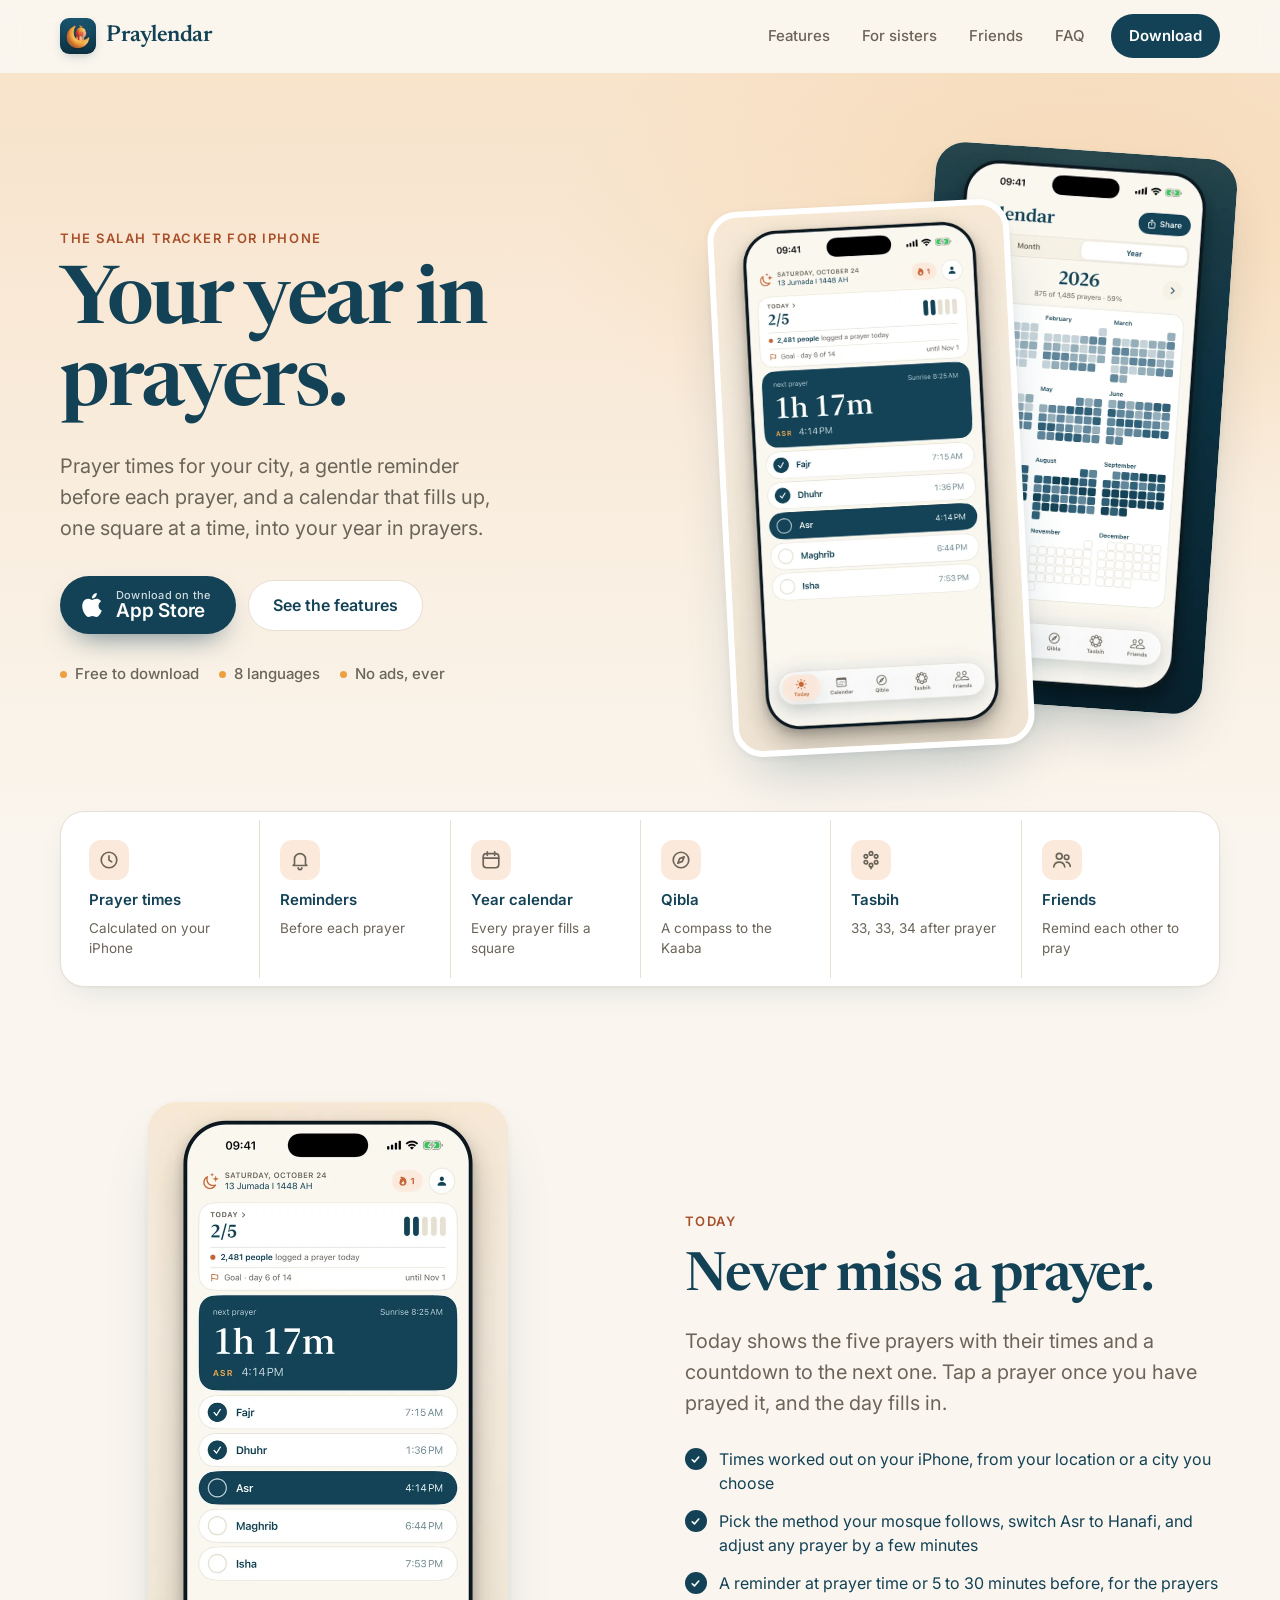
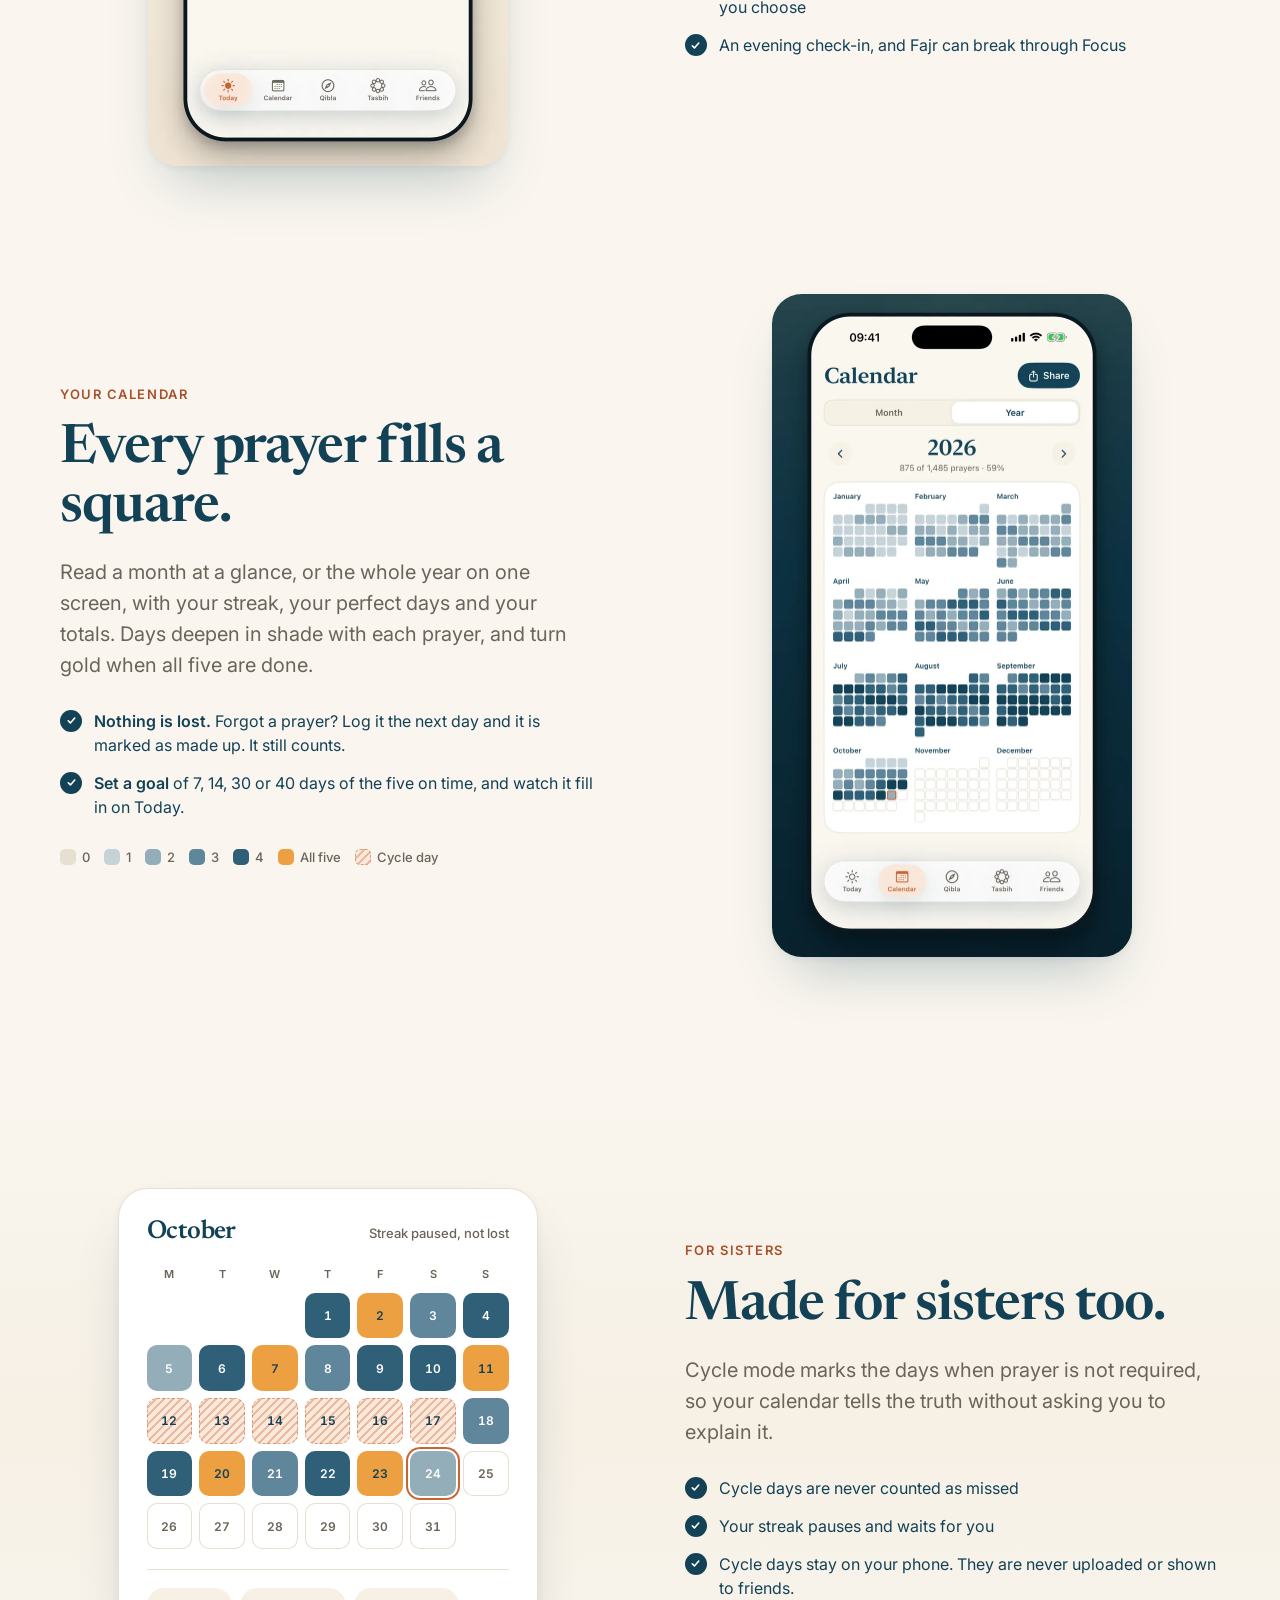
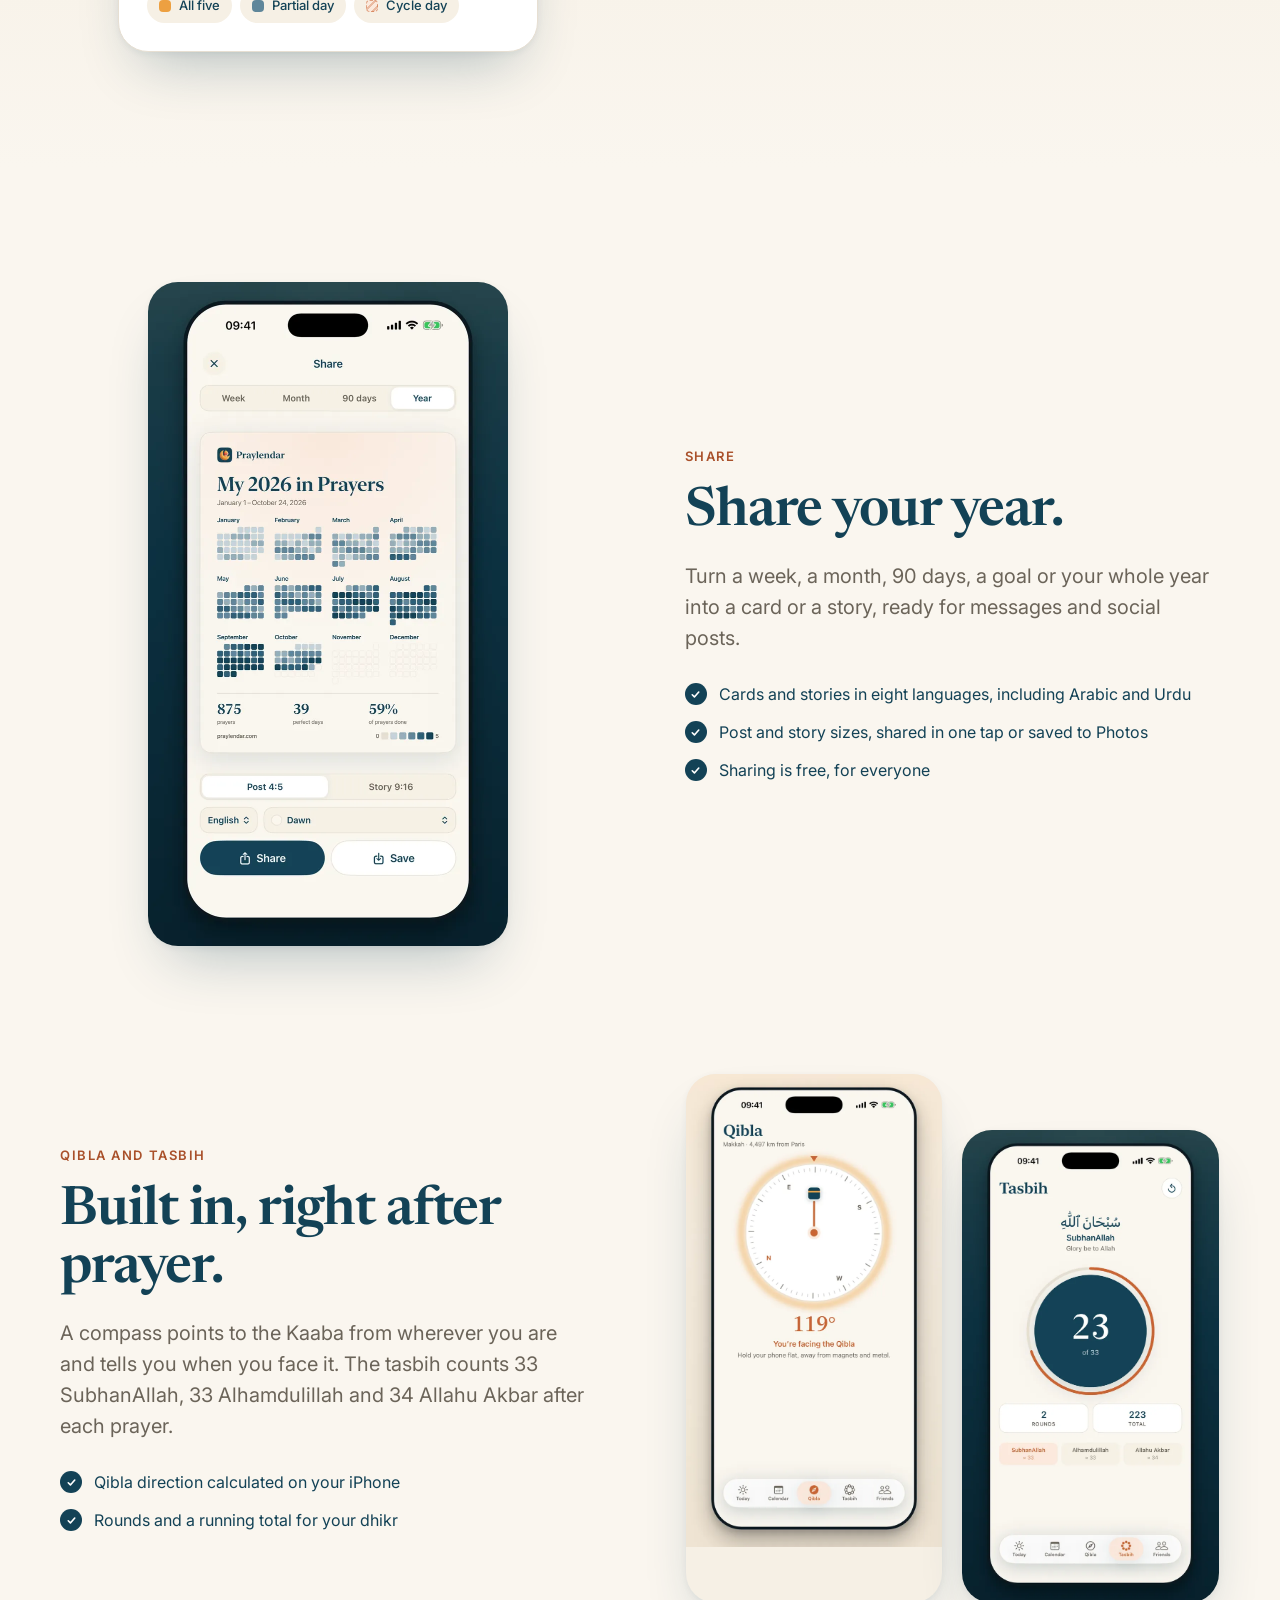
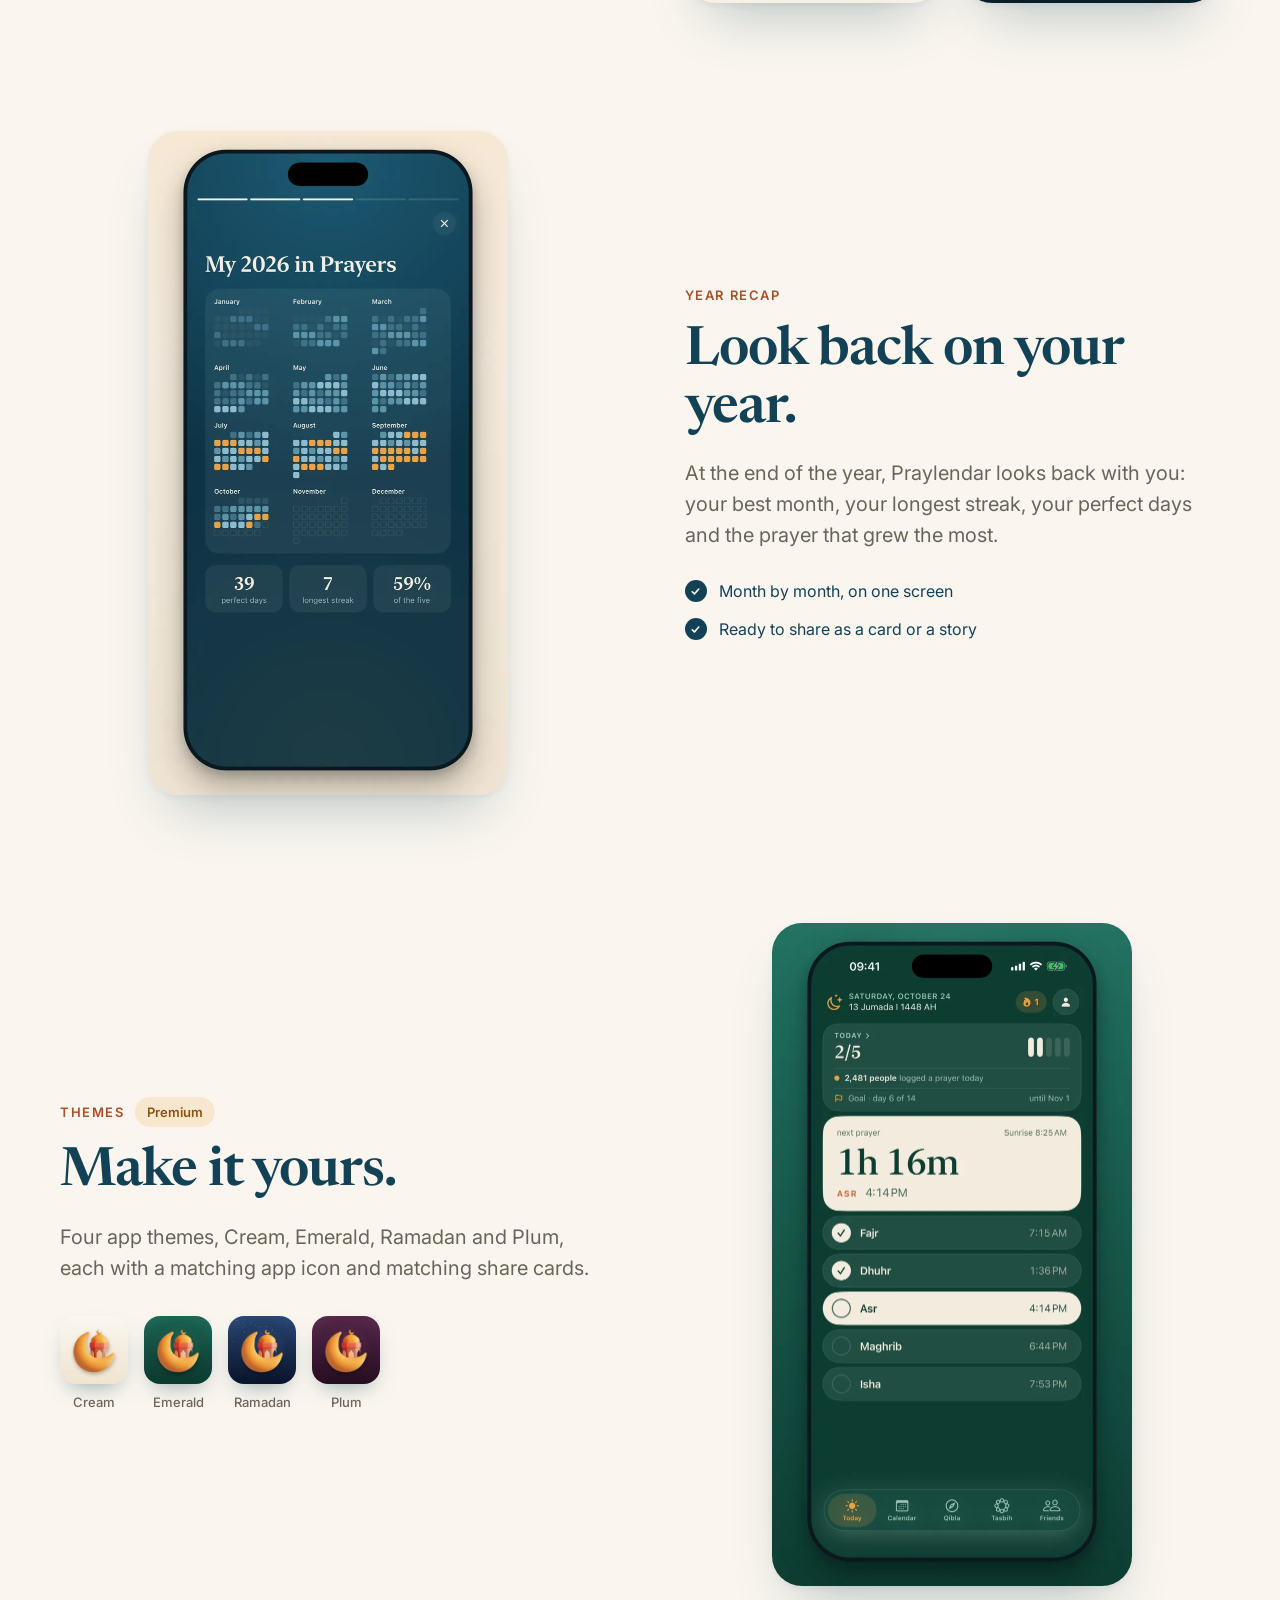
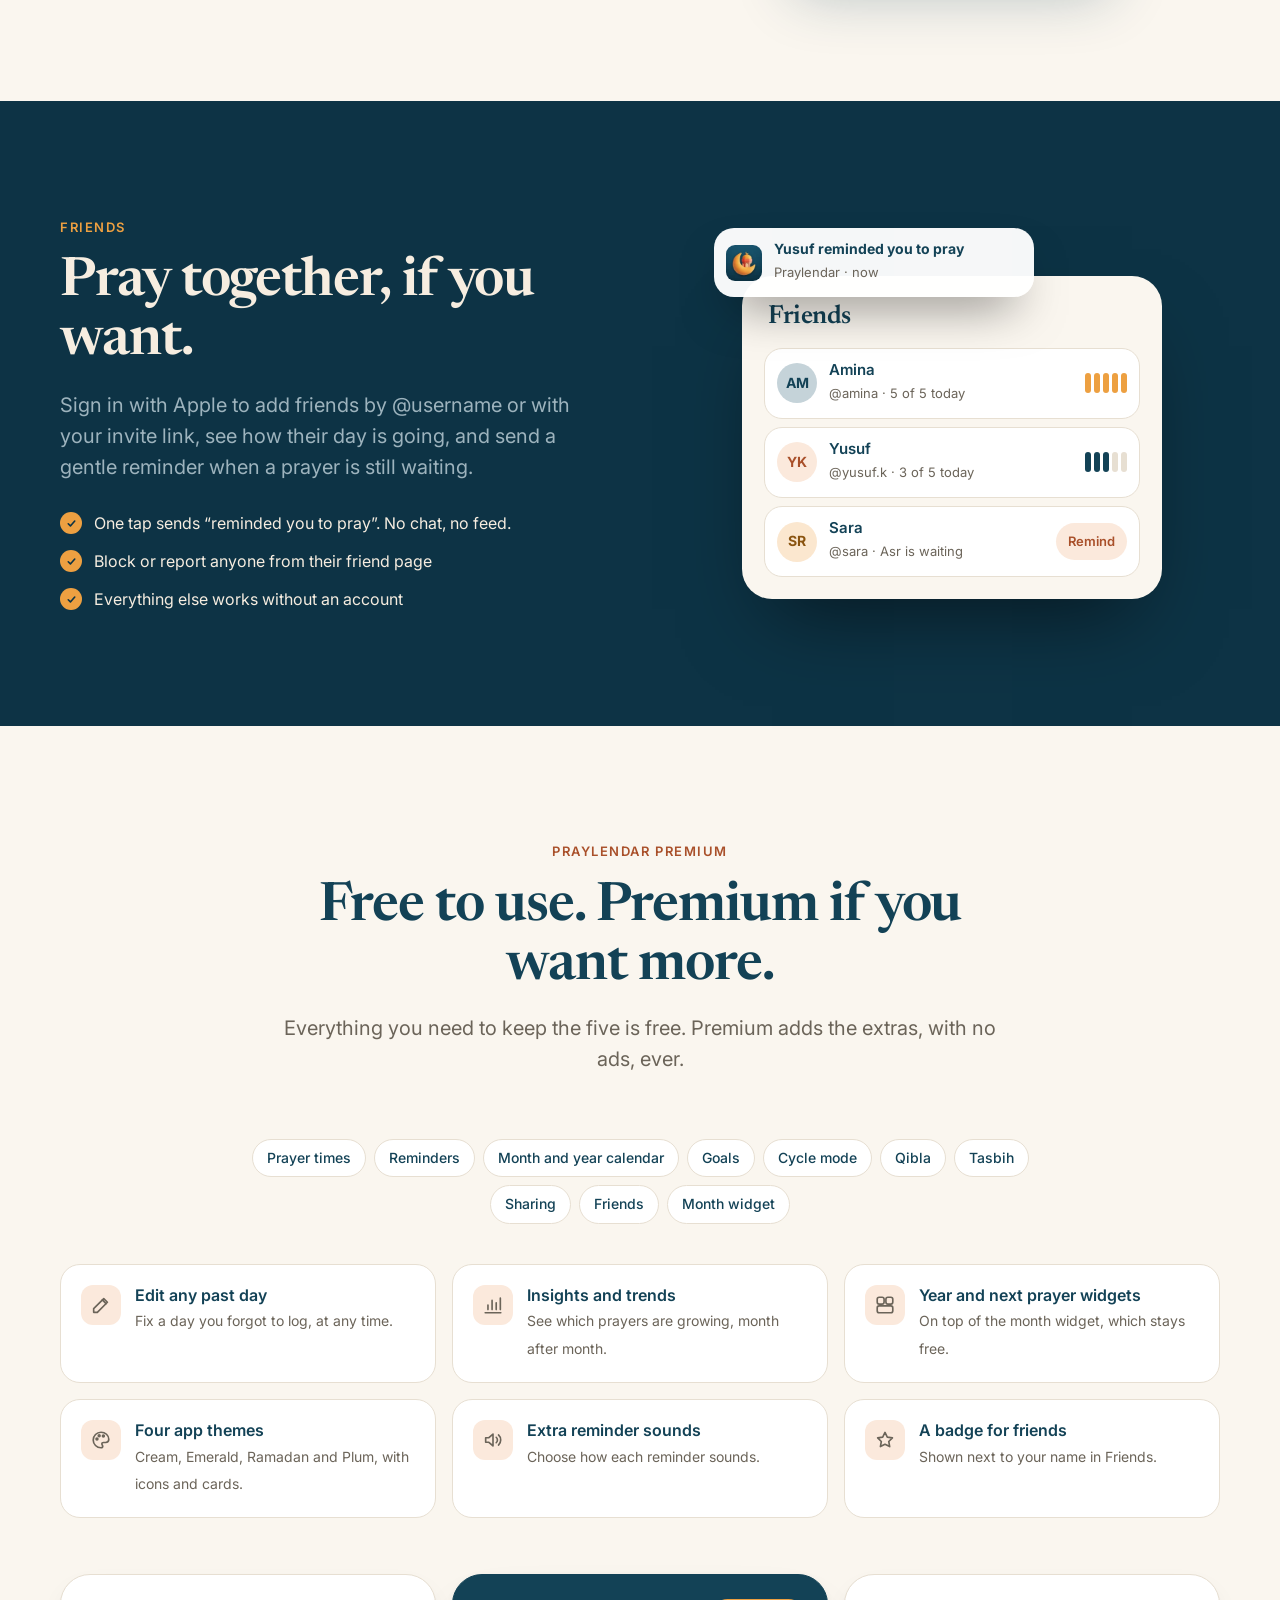
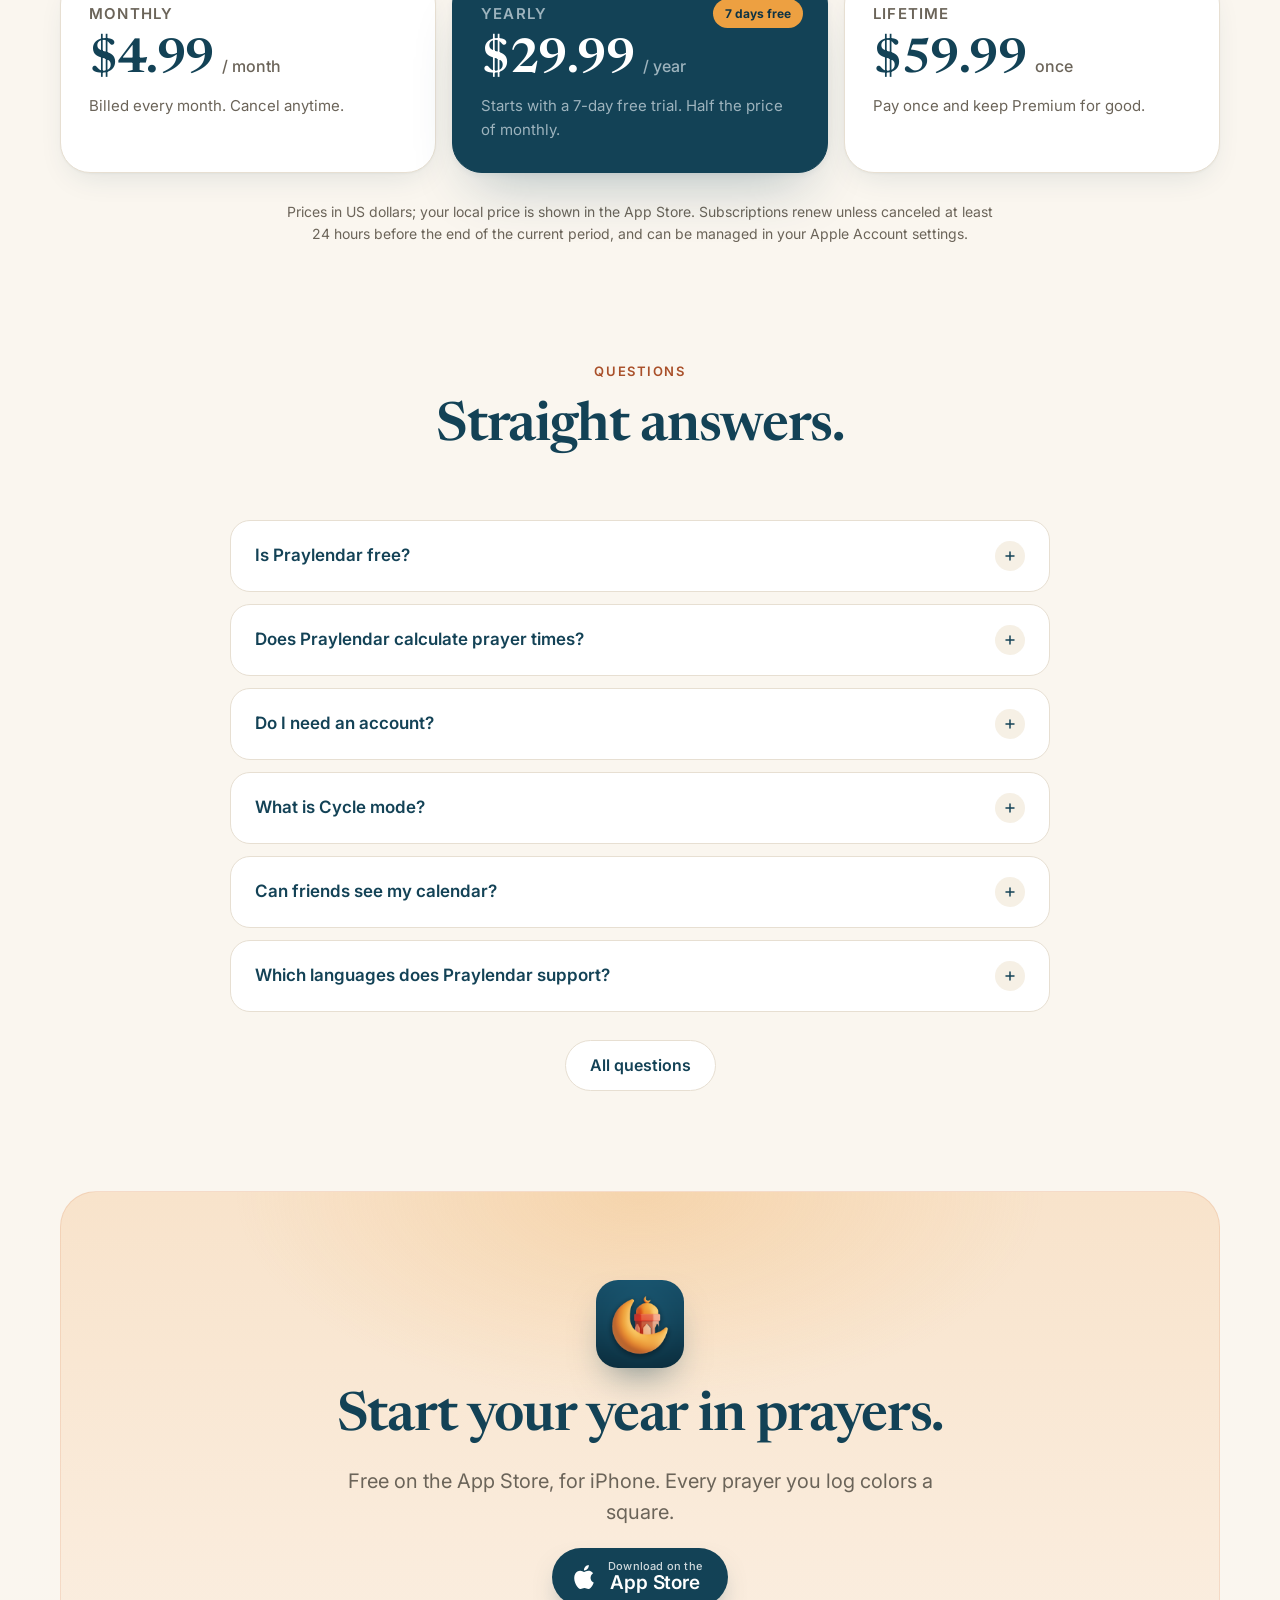
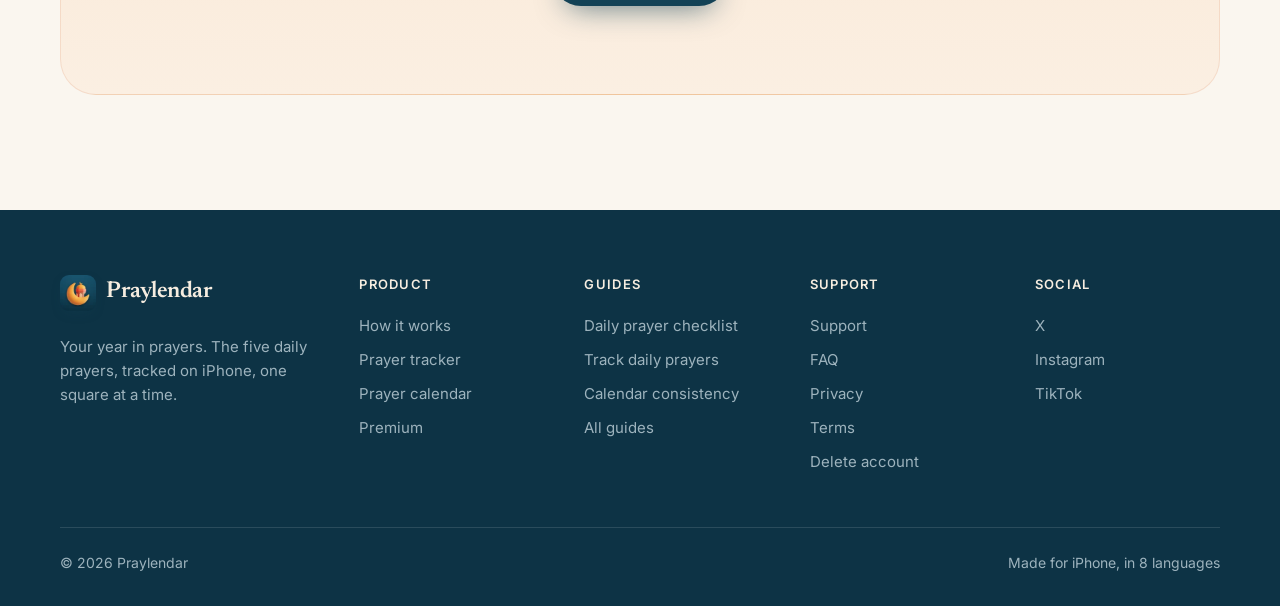
==== commit b669cf31: "New design" ====
--- a/index.html
+++ b/index.html
@@ -3,34 +3,34 @@
 <head>
   <meta charset="utf-8">
   <meta name="viewport" content="width=device-width, initial-scale=1">
-  <meta name="description" content="Praylendar is the colorful iPhone prayer tracker for Fajr, Dhuhr, Asr, Maghrib and Isha. Build a visual prayer calendar and share beautiful recaps.">
+  <meta name="description" content="Praylendar is the iPhone prayer tracker for Fajr, Dhuhr, Asr, Maghrib and Isha: prayer times, reminders, Qibla and Tasbih, and a calendar that fills up into your year in prayers.">
   <meta name="robots" content="index, follow, max-image-preview:large, max-snippet:-1, max-video-preview:-1">
   <meta name="author" content="Praylendar">
-  <meta name="theme-color" content="#fffdf7">
+  <meta name="theme-color" content="#FAF6EF">
   <title>Praylendar Prayer Tracker App | Track the 5 Daily Prayers</title>
   <link rel="canonical" href="https://praylendar.com/">
   <link rel="alternate" hreflang="en" href="https://praylendar.com/">
   <link rel="alternate" hreflang="x-default" href="https://praylendar.com/">
-  <link rel="icon" href="images/praylendar-icon.png">
-  <link rel="apple-touch-icon" href="images/praylendar-icon.png">
+  <link rel="icon" href="images/praylendar-icon.png"><link rel="apple-touch-icon" href="images/apple-touch-icon.png">
+  
   <link rel="manifest" href="site.webmanifest">
   <meta property="og:type" content="website">
   <meta property="og:site_name" content="Praylendar">
-  <meta property="og:title" content="Praylendar - The Colorful Daily Prayer Tracker">
-  <meta property="og:description" content="Track the five daily prayers, see your consistency in a colorful calendar, and share clean prayer recaps.">
+  <meta property="og:title" content="Praylendar - Your Year in Prayers">
+  <meta property="og:description" content="Prayer times for your city, a reminder before each prayer, and a calendar that fills up, one square at a time, into your year in prayers.">
   <meta property="og:url" content="https://praylendar.com/">
   <meta property="og:image" content="https://praylendar.com/images/og-praylendar.jpg">
   <meta property="og:image:width" content="1200">
   <meta property="og:image:height" content="630">
-  <meta property="og:image:alt" content="Praylendar prayer tracker app and colorful monthly prayer calendar">
+  <meta property="og:image:alt" content="Praylendar prayer tracker app with the Today screen and the year calendar">
   <meta name="twitter:card" content="summary_large_image">
-  <meta name="twitter:title" content="Praylendar - The Colorful Daily Prayer Tracker">
-  <meta name="twitter:description" content="Track Fajr, Dhuhr, Asr, Maghrib and Isha in one calm, colorful iPhone calendar.">
+  <meta name="twitter:title" content="Praylendar - Your Year in Prayers">
+  <meta name="twitter:description" content="Track Fajr, Dhuhr, Asr, Maghrib and Isha with prayer times, reminders and a calendar that fills up into your year in prayers.">
   <meta name="twitter:image" content="https://praylendar.com/images/og-praylendar.jpg">
   <link rel="preconnect" href="https://fonts.googleapis.com">
   <link rel="preconnect" href="https://fonts.gstatic.com" crossorigin>
-  <link href="https://fonts.googleapis.com/css2?family=Nunito:wght@500;600;700;800;900&family=Paytone+One&display=swap" rel="stylesheet">
-  <link rel="stylesheet" href="styles.css">
+  <link href="https://fonts.googleapis.com/css2?family=Inter:wght@400;500;600;700&family=Newsreader:ital,opsz,wght@0,6..72,500;0,6..72,600;1,6..72,500&display=swap" rel="stylesheet">
+  <link rel="stylesheet" href="styles.css?v=2">
   <script type="application/ld+json">
   {
     "@context": "https://schema.org",
@@ -41,7 +41,7 @@
         "url": "https://praylendar.com/",
         "name": "Praylendar",
         "alternateName": ["Praylendar App", "Praylendar Prayer Tracker"],
-        "description": "A colorful iPhone tracker for the five daily Muslim prayers.",
+        "description": "An iPhone tracker for the five daily Muslim prayers, with prayer times, reminders, Qibla and Tasbih.",
         "inLanguage": "en"
       },
       {
@@ -51,19 +51,19 @@
         "alternateName": "Praylendar Prayer Tracker",
         "operatingSystem": "iOS",
         "applicationCategory": "LifestyleApplication",
-        "description": "Track Fajr, Dhuhr, Asr, Maghrib and Isha, build a color-coded prayer calendar, and export prayer recaps.",
+        "description": "Track Fajr, Dhuhr, Asr, Maghrib and Isha with prayer times calculated on your iPhone, reminders before each prayer, a year calendar, Qibla, Tasbih and shareable prayer cards.",
         "url": "https://praylendar.com/",
         "image": "https://praylendar.com/images/praylendar-icon.png",
         "screenshot": [
-          "https://praylendar.com/images/app-home.png",
-          "https://praylendar.com/images/app-log.png",
-          "https://praylendar.com/images/app-year.png"
+          "https://praylendar.com/images/screen-year.webp",
+          "https://praylendar.com/images/screen-today.webp",
+          "https://praylendar.com/images/screen-share.webp"
         ],
         "offers": {
           "@type": "Offer",
           "price": "0",
           "priceCurrency": "USD",
-          "description": "Free daily prayer tracking and calendar exports with optional premium features."
+          "description": "Free prayer tracking, prayer times, reminders and calendar sharing, with optional Premium monthly, yearly and lifetime plans."
         },
         "publisher": {"@type": "Organization", "name": "Praylendar", "url": "https://praylendar.com/"}
       }
@@ -72,293 +72,178 @@
   </script>
 </head>
 <body>
+  <a class="skip-link" href="#main">Skip to content</a>
   <header class="site-header" data-header>
-    <div class="nav-shell">
+    <div class="container nav-shell">
       <a class="brand" href="#top" aria-label="Praylendar home">
-        <img src="images/praylendar-icon.png" alt="" width="42" height="42">
-        <span class="brand-word">praylendar</span>
+        <img src="images/icon-96.webp" alt="" width="36" height="36">
+        <span class="brand-word">Praylendar</span>
       </a>
-
-      <button class="menu-button" type="button" aria-label="Open menu" aria-expanded="false" data-menu-button>
-        <span></span><span></span><span></span>
-      </button>
-
-      <nav class="main-nav" aria-label="Main navigation" data-menu>
-        <a href="how-it-works/">How it works</a>
-        <a href="prayer-tracker/">Features</a>
-        <a href="guides/">Guides</a>
-        <a href="faq/">FAQ</a>
-        <a class="nav-download" href="#download">Get Praylendar <span aria-hidden="true">&#8599;</span></a>
+      <button class="menu-button" type="button" aria-label="Open menu" aria-expanded="false" aria-controls="site-menu" data-menu-button><span></span><span></span></button>
+      <nav class="main-nav" id="site-menu" aria-label="Main navigation" data-menu>
+        <a href="#features">Features</a>
+        <a href="#sisters">For sisters</a>
+        <a href="#friends">Friends</a>
+        <a href="#faq">FAQ</a>
+        <a class="nav-download" href="https://apps.apple.com/app/id6814939902">Download</a>
       </nav>
     </div>
   </header>
-
-  <main id="top">
-    <section class="hero section-pad">
-      <div class="hero-copy reveal">
-        <p class="eyebrow">THE COLORFUL PRAYER TRACKER</p>
-        <h1>Pray with intention.<br><span>See your consistency.</span></h1>
-        <p class="hero-intro">Check off Fajr, Dhuhr, Asr, Maghrib and Isha. Praylendar turns your days into one calm, colorful calendar that makes every return visible.</p>
-        <div class="hero-actions">
-          <a class="primary-button" href="#download">
-            <span class="apple-mark" aria-hidden="true">&#63743;</span>
-            <span><small>Coming soon on the</small>App Store</span>
+  <main id="main">
+    <section class="hero" id="top">
+      <div class="container hero-grid">
+        <div class="hero-copy">
+          <p class="eyebrow">The salah tracker for iPhone</p>
+          <h1>Your year in prayers.</h1>
+          <p class="lead">Prayer times for your city, a gentle reminder before each prayer, and a calendar that fills up, one square at a time, into your year in prayers.</p>
+          <div class="button-row">
+            <a class="app-store-button" href="https://apps.apple.com/app/id6814939902"><svg viewBox="0 0 24 24" aria-hidden="true"><path d="M12.152 6.896c-.948 0-2.415-1.078-3.96-1.04-2.04.027-3.91 1.183-4.961 3.014-2.117 3.675-.546 9.103 1.519 12.09 1.013 1.454 2.208 3.09 3.792 3.039 1.52-.065 2.09-.987 3.935-.987 1.831 0 2.35.987 3.96.948 1.637-.026 2.676-1.48 3.676-2.948 1.156-1.688 1.636-3.325 1.662-3.415-.039-.013-3.182-1.221-3.22-4.857-.026-3.04 2.48-4.494 2.597-4.559-1.429-2.09-3.623-2.324-4.39-2.376-2-.156-3.675 1.09-4.61 1.09zM15.53 3.83c.843-1.012 1.4-2.427 1.245-3.83-1.207.052-2.662.805-3.532 1.818-.78.896-1.454 2.338-1.273 3.714 1.338.104 2.715-.688 3.559-1.701"/></svg><span><small>Download on the</small>App Store</span></a>
+            <a class="secondary-button" href="#features">See the features</a>
+          </div>
+          <ul class="hero-meta"><li>Free to download</li><li>8 languages</li><li>No ads, ever</li></ul>
+        </div>
+        <div class="hero-shots">
+          <div class="shot shot-back"><img src="images/screen-year.webp" alt="Praylendar year calendar filled with prayer days" width="720" height="1327" fetchpriority="high" decoding="async"></div>
+          <div class="shot shot-front"><img src="images/screen-today.webp" alt="Praylendar Today screen with the next prayer countdown and the five daily prayers" width="720" height="1327" fetchpriority="high" decoding="async"></div>
+        </div>
+      </div>
+    </section>
+
+    <section class="strip" aria-label="What is inside Praylendar">
+      <div class="container">
+        <ul class="strip-card"><li><span class="icon-tile" aria-hidden="true"><svg viewBox="0 0 24 24"><circle cx="12" cy="12" r="8.5"/><path d="M12 7.5V12l3 2"/></svg></span><strong>Prayer times</strong><span>Calculated on your iPhone</span></li><li><span class="icon-tile" aria-hidden="true"><svg viewBox="0 0 24 24"><path d="M6 16.5V11a6 6 0 1 1 12 0v5.5l1.5 1.5h-15z"/><path d="M10 20.5a2 2 0 0 0 4 0"/></svg></span><strong>Reminders</strong><span>Before each prayer</span></li><li><span class="icon-tile" aria-hidden="true"><svg viewBox="0 0 24 24"><rect x="3.5" y="5" width="17" height="15.5" rx="3.5"/><path d="M3.5 10h17M8 3v4M16 3v4"/></svg></span><strong>Year calendar</strong><span>Every prayer fills a square</span></li><li><span class="icon-tile" aria-hidden="true"><svg viewBox="0 0 24 24"><circle cx="12" cy="12" r="8.5"/><path d="M15.5 8.5l-2 5-5 2 2-5z"/></svg></span><strong>Qibla</strong><span>A compass to the Kaaba</span></li><li><span class="icon-tile" aria-hidden="true"><svg viewBox="0 0 24 24"><circle cx="12" cy="4.8" r="1.9"/><circle cx="17.6" cy="8" r="1.9"/><circle cx="17.6" cy="14.4" r="1.9"/><circle cx="12" cy="17.6" r="1.9"/><circle cx="6.4" cy="14.4" r="1.9"/><circle cx="6.4" cy="8" r="1.9"/><path d="M12 19.5v2"/></svg></span><strong>Tasbih</strong><span>33, 33, 34 after prayer</span></li><li><span class="icon-tile" aria-hidden="true"><svg viewBox="0 0 24 24"><circle cx="9" cy="8" r="3.2"/><path d="M3 19.5c.6-3.3 3-5.2 6-5.2s5.4 1.9 6 5.2"/><circle cx="17" cy="9" r="2.5"/><path d="M16.8 14.3c2.3.2 3.8 1.8 4.2 4.7"/></svg></span><strong>Friends</strong><span>Remind each other to pray</span></li></ul>
+      </div>
+    </section>
+
+    <section class="section" id="features" aria-label="Features">
+      <div class="container">
+        <div class="feature">
+          <div class="feature-media"><div class="shot"><img src="images/screen-today.webp" alt="Praylendar Today screen with a countdown to Asr and the five daily prayers with their times" width="720" height="1327" loading="lazy" decoding="async"></div></div>
+          <div class="feature-copy"><p class="eyebrow">Today</p><h2>Never miss a prayer.</h2><p class="lead">Today shows the five prayers with their times and a countdown to the next one. Tap a prayer once you have prayed it, and the day fills in.</p><ul class="check-list"><li>Times worked out on your iPhone, from your location or a city you choose</li><li>Pick the method your mosque follows, switch Asr to Hanafi, and adjust any prayer by a few minutes</li><li>A reminder at prayer time or 5 to 30 minutes before, for the prayers you choose</li><li>An evening check-in, and Fajr can break through Focus</li></ul></div>
+        </div>
+        <div class="feature reverse">
+          <div class="feature-media"><div class="shot"><img src="images/screen-year.webp" alt="Praylendar year calendar with every day of 2026 shaded by the number of prayers completed" width="720" height="1327" loading="lazy" decoding="async"></div></div>
+          <div class="feature-copy"><p class="eyebrow">Your calendar</p><h2>Every prayer fills a square.</h2><p class="lead">Read a month at a glance, or the whole year on one screen, with your streak, your perfect days and your totals. Days deepen in shade with each prayer, and turn gold when all five are done.</p><ul class="check-list"><li><strong>Nothing is lost.</strong> Forgot a prayer? Log it the next day and it is marked as made up. It still counts.</li><li><strong>Set a goal</strong> of 7, 14, 30 or 40 days of the five on time, and watch it fill in on Today.</li></ul><div class="legend" aria-label="Calendar colors"><span><i class="c0"></i>0</span><span><i class="c1"></i>1</span><span><i class="c2"></i>2</span><span><i class="c3"></i>3</span><span><i class="c4"></i>4</span><span><i class="c5"></i>All five</span><span><i class="cycle"></i>Cycle day</span></div></div>
+        </div>
+      </div>
+    </section>
+
+    <section class="section sisters" id="sisters" aria-labelledby="sisters-title">
+      <div class="container">
+        <div class="feature">
+          <div class="feature-media"><figure class="month-card" aria-label="A month in Cycle mode: October with six hatched cycle days that are not counted as missed" style="margin:0">
+            <div class="month-card-head"><h3>October</h3><span>Streak paused, not lost</span></div>
+            <div class="month-grid" aria-hidden="true"><span class="dow">M</span><span class="dow">T</span><span class="dow">W</span><span class="dow">T</span><span class="dow">F</span><span class="dow">S</span><span class="dow">S</span><span class="blank"></span><span class="blank"></span><span class="blank"></span><span class="day c4">1</span><span class="day c5">2</span><span class="day c3">3</span><span class="day c4">4</span><span class="day c2">5</span><span class="day c4">6</span><span class="day c5">7</span><span class="day c3">8</span><span class="day c4">9</span><span class="day c4">10</span><span class="day c5">11</span><span class="day cycle">12</span><span class="day cycle">13</span><span class="day cycle">14</span><span class="day cycle">15</span><span class="day cycle">16</span><span class="day cycle">17</span><span class="day c3">18</span><span class="day c4">19</span><span class="day c5">20</span><span class="day c3">21</span><span class="day c4">22</span><span class="day c5">23</span><span class="day c2 today">24</span><span class="day future">25</span><span class="day future">26</span><span class="day future">27</span><span class="day future">28</span><span class="day future">29</span><span class="day future">30</span><span class="day future">31</span></div>
+            <div class="month-card-foot" aria-hidden="true"><span class="stat-chip"><i class="c5"></i>All five</span><span class="stat-chip"><i class="c3"></i>Partial day</span><span class="stat-chip"><i class="cycle"></i>Cycle day</span></div>
+          </figure></div>
+          <div class="feature-copy"><p class="eyebrow">For sisters</p><h2 id="sisters-title">Made for sisters too.</h2><p class="lead">Cycle mode marks the days when prayer is not required, so your calendar tells the truth without asking you to explain it.</p><ul class="check-list"><li>Cycle days are never counted as missed</li><li>Your streak pauses and waits for you</li><li>Cycle days stay on your phone. They are never uploaded or shown to friends.</li></ul></div>
+        </div>
+      </div>
+    </section>
+
+    <section class="section" aria-label="Sharing, Qibla, Tasbih, recap and themes">
+      <div class="container">
+        <div class="feature">
+          <div class="feature-media"><div class="shot"><img src="images/screen-share.webp" alt="Praylendar share screen with a My 2026 in Prayers card, period picker and language menu" width="720" height="1327" loading="lazy" decoding="async"></div></div>
+          <div class="feature-copy"><p class="eyebrow">Share</p><h2>Share your year.</h2><p class="lead">Turn a week, a month, 90 days, a goal or your whole year into a card or a story, ready for messages and social posts.</p><ul class="check-list"><li>Cards and stories in eight languages, including Arabic and Urdu</li><li>Post and story sizes, shared in one tap or saved to Photos</li><li>Sharing is free, for everyone</li></ul></div>
+        </div>
+        <div class="feature reverse">
+          <div class="feature-media pair"><div class="shot"><img src="images/screen-qibla.webp" alt="Praylendar Qibla compass showing 119 degrees and that you are facing the Qibla" width="720" height="1327" loading="lazy" decoding="async"></div><div class="shot"><img src="images/screen-tasbih.webp" alt="Praylendar Tasbih counter at 23 of 33 for SubhanAllah" width="720" height="1327" loading="lazy" decoding="async"></div></div>
+          <div class="feature-copy"><p class="eyebrow">Qibla and Tasbih</p><h2>Built in, right after prayer.</h2><p class="lead">A compass points to the Kaaba from wherever you are and tells you when you face it. The tasbih counts 33 SubhanAllah, 33 Alhamdulillah and 34 Allahu Akbar after each prayer.</p><ul class="check-list"><li>Qibla direction calculated on your iPhone</li><li>Rounds and a running total for your dhikr</li></ul></div>
+        </div>
+        <div class="feature">
+          <div class="feature-media"><div class="shot"><img src="images/screen-recap.webp" alt="Praylendar year recap with perfect days, longest streak and the share of prayers done" width="720" height="1327" loading="lazy" decoding="async"></div></div>
+          <div class="feature-copy"><p class="eyebrow">Year recap</p><h2>Look back on your year.</h2><p class="lead">At the end of the year, Praylendar looks back with you: your best month, your longest streak, your perfect days and the prayer that grew the most.</p><ul class="check-list"><li>Month by month, on one screen</li><li>Ready to share as a card or a story</li></ul></div>
+        </div>
+        <div class="feature reverse">
+          <div class="feature-media"><div class="shot"><img src="images/screen-themes.webp" alt="Praylendar Today screen in the Emerald theme" width="720" height="1327" loading="lazy" decoding="async"></div></div>
+          <div class="feature-copy"><p class="eyebrow">Themes <span class="pill gold" style="margin-left:6px;letter-spacing:0;text-transform:none">Premium</span></p><h2>Make it yours.</h2><p class="lead">Four app themes, Cream, Emerald, Ramadan and Plum, each with a matching app icon and matching share cards.</p><div class="theme-row"><figure><img src="images/theme-cream.webp" alt="Cream app icon" width="68" height="68" loading="lazy"><figcaption>Cream</figcaption></figure><figure><img src="images/theme-emerald.webp" alt="Emerald app icon" width="68" height="68" loading="lazy"><figcaption>Emerald</figcaption></figure><figure><img src="images/theme-ramadan.webp" alt="Ramadan app icon" width="68" height="68" loading="lazy"><figcaption>Ramadan</figcaption></figure><figure><img src="images/theme-plum.webp" alt="Plum app icon" width="68" height="68" loading="lazy"><figcaption>Plum</figcaption></figure></div></div>
+        </div>
+      </div>
+    </section>
+
+    <section class="section night" id="friends" aria-labelledby="friends-title">
+      <div class="container feature">
+        <div class="feature-copy"><p class="eyebrow">Friends</p><h2 id="friends-title">Pray together, if you want.</h2><p class="lead">Sign in with Apple to add friends by @username or with your invite link, see how their day is going, and send a gentle reminder when a prayer is still waiting.</p><ul class="check-list"><li>One tap sends &ldquo;reminded you to pray&rdquo;. No chat, no feed.</li><li>Block or report anyone from their friend page</li><li>Everything else works without an account</li></ul></div>
+        <div class="feature-media">
+          <div class="friends-mock" role="img" aria-label="Friends list with today's prayer counts and a Remind button, and a notification saying Yusuf reminded you to pray">
+            <div class="friends-card" aria-hidden="true">
+              <h3>Friends</h3>
+              <div class="friend"><span class="avatar">AM</span><div class="friend-info"><strong>Amina</strong><span>@amina &middot; 5 of 5 today</span></div><div class="bars full"><i></i><i></i><i></i><i></i><i></i></div></div>
+              <div class="friend"><span class="avatar a2">YK</span><div class="friend-info"><strong>Yusuf</strong><span>@yusuf.k &middot; 3 of 5 today</span></div><div class="bars"><i class="on"></i><i class="on"></i><i class="on"></i><i></i><i></i></div></div>
+              <div class="friend"><span class="avatar a3">SR</span><div class="friend-info"><strong>Sara</strong><span>@sara &middot; Asr is waiting</span></div><span class="nudge">Remind</span></div>
+            </div>
+            <div class="toast" aria-hidden="true"><img src="images/icon-96.webp" alt="" width="36" height="36"><div><strong>Yusuf reminded you to pray</strong><span>Praylendar &middot; now</span></div></div>
+          </div>
+        </div>
+      </div>
+    </section>
+
+    <section class="section" id="premium" aria-labelledby="premium-title">
+      <div class="container">
+        <div class="section-head">
+          <p class="eyebrow">Praylendar Premium</p>
+          <h2 id="premium-title">Free to use. Premium if you want more.</h2>
+          <p class="lead">Everything you need to keep the five is free. Premium adds the extras, with no ads, ever.</p>
+        </div>
+        <ul class="free-list" aria-label="Free features"><li>Prayer times</li><li>Reminders</li><li>Month and year calendar</li><li>Goals</li><li>Cycle mode</li><li>Qibla</li><li>Tasbih</li><li>Sharing</li><li>Friends</li><li>Month widget</li></ul>
+        <ul class="premium-features"><li><span class="icon-tile" aria-hidden="true"><svg viewBox="0 0 24 24"><path d="M4 20h4L19 9l-4-4L4 16z"/><path d="M13.5 6.5l4 4"/></svg></span><div><strong>Edit any past day</strong><span>Fix a day you forgot to log, at any time.</span></div></li><li><span class="icon-tile" aria-hidden="true"><svg viewBox="0 0 24 24"><path d="M3.5 20.5h17"/><path d="M6.5 17v-5M11 17V7M15.5 17v-7.5M20 17V4.5"/></svg></span><div><strong>Insights and trends</strong><span>See which prayers are growing, month after month.</span></div></li><li><span class="icon-tile" aria-hidden="true"><svg viewBox="0 0 24 24"><rect x="3.5" y="3.5" width="7.5" height="7.5" rx="2.2"/><rect x="13" y="3.5" width="7.5" height="7.5" rx="2.2"/><rect x="3.5" y="13" width="17" height="7.5" rx="2.2"/></svg></span><div><strong>Year and next prayer widgets</strong><span>On top of the month widget, which stays free.</span></div></li><li><span class="icon-tile" aria-hidden="true"><svg viewBox="0 0 24 24"><path d="M12 3.5a8.5 8.5 0 1 0 0 17c1.2 0 1.9-.8 1.9-1.7 0-1.2-1-1.6-1-2.6 0-1 .8-1.5 1.8-1.5h2.3a3.5 3.5 0 0 0 3.5-3.5c0-4.3-3.8-7.7-8.5-7.7z"/><circle cx="7.6" cy="11" r="1"/><circle cx="10" cy="7.3" r="1"/><circle cx="14.6" cy="7.6" r="1"/></svg></span><div><strong>Four app themes</strong><span>Cream, Emerald, Ramadan and Plum, with icons and cards.</span></div></li><li><span class="icon-tile" aria-hidden="true"><svg viewBox="0 0 24 24"><path d="M4 9.5h3.5L12 5.5v13l-4.5-4H4z"/><path d="M15.5 9a4 4 0 0 1 0 6M18 6.5a7.5 7.5 0 0 1 0 11"/></svg></span><div><strong>Extra reminder sounds</strong><span>Choose how each reminder sounds.</span></div></li><li><span class="icon-tile" aria-hidden="true"><svg viewBox="0 0 24 24"><path d="M12 3.8l2.5 5.1 5.6.8-4 3.9 1 5.6L12 16.6l-5 2.6 1-5.6-4-3.9 5.5-.8z"/></svg></span><div><strong>A badge for friends</strong><span>Shown next to your name in Friends.</span></div></li></ul>
+        <div class="plans">
+          <article class="plan"><h3>Monthly</h3><p class="price">$4.99 <small>/ month</small></p><p>Billed every month. Cancel anytime.</p></article>
+          <article class="plan featured"><span class="badge">7 days free</span><h3>Yearly</h3><p class="price">$29.99 <small>/ year</small></p><p>Starts with a 7-day free trial. Half the price of monthly.</p></article>
+          <article class="plan"><h3>Lifetime</h3><p class="price">$59.99 <small>once</small></p><p>Pay once and keep Premium for good.</p></article>
+        </div>
+        <p class="fine-print">Prices in US dollars; your local price is shown in the App Store. Subscriptions renew unless canceled at least 24 hours before the end of the current period, and can be managed in your Apple Account settings.</p>
+      </div>
+    </section>
+
+    <section class="section" id="faq" aria-labelledby="faq-title" style="padding-top:0">
+      <div class="container">
+        <div class="section-head">
+          <p class="eyebrow">Questions</p>
+          <h2 id="faq-title">Straight answers.</h2>
+        </div>
+        <div class="faq-list">
+          <details class="faq-item"><summary>Is Praylendar free?</summary><div class="faq-answer"><p>Yes. Tracking, prayer times, reminders, the calendar, goals, Cycle mode, Qibla, Tasbih, sharing, friends and the month widget are free. Premium adds editing of any past day, insights and trends, the year and next prayer widgets, four themes, extra reminder sounds and a badge.</p></div></details>
+          <details class="faq-item"><summary>Does Praylendar calculate prayer times?</summary><div class="faq-answer"><p>Yes. Times are calculated on your iPhone from your location or a city you choose, with the method your mosque follows. Your location is not sent to Praylendar's servers.</p></div></details>
+          <details class="faq-item"><summary>Do I need an account?</summary><div class="faq-answer"><p>No. Everything works without an account. Sign in with Apple is only needed for Friends.</p></div></details>
+          <details class="faq-item"><summary>What is Cycle mode?</summary><div class="faq-answer"><p>Cycle mode marks the days when prayer is not required. They are never counted as missed, your streak waits for you, and they stay on your phone.</p></div></details>
+          <details class="faq-item"><summary>Can friends see my calendar?</summary><div class="faq-answer"><p>No. Friends see your profile and a simple count of today's prayers, never your full calendar. They can send you a one-tap reminder to pray, and there is no chat.</p></div></details>
+          <details class="faq-item"><summary>Which languages does Praylendar support?</summary><div class="faq-answer"><p>English, French, Arabic, Spanish, Turkish, Indonesian, Malay and Urdu, in the app and on share cards.</p></div></details>
+        </div>
+        <p class="faq-more"><a class="secondary-button" href="faq/">All questions</a></p>
+      </div>
+    </section>
+
+    <section class="cta-section" id="download">
+      <div class="container">
+        <div class="cta-card">
+          <img src="images/praylendar-icon.png" alt="Praylendar app icon" width="88" height="88" loading="lazy">
+          <h2>Start your year in prayers.</h2>
+          <p class="lead">Free on the App Store, for iPhone. Every prayer you log colors a square.</p>
+          <a class="app-store-button" href="https://apps.apple.com/app/id6814939902"><svg viewBox="0 0 24 24" aria-hidden="true"><path d="M12.152 6.896c-.948 0-2.415-1.078-3.96-1.04-2.04.027-3.91 1.183-4.961 3.014-2.117 3.675-.546 9.103 1.519 12.09 1.013 1.454 2.208 3.09 3.792 3.039 1.52-.065 2.09-.987 3.935-.987 1.831 0 2.35.987 3.96.948 1.637-.026 2.676-1.48 3.676-2.948 1.156-1.688 1.636-3.325 1.662-3.415-.039-.013-3.182-1.221-3.22-4.857-.026-3.04 2.48-4.494 2.597-4.559-1.429-2.09-3.623-2.324-4.39-2.376-2-.156-3.675 1.09-4.61 1.09zM15.53 3.83c.843-1.012 1.4-2.427 1.245-3.83-1.207.052-2.662.805-3.532 1.818-.78.896-1.454 2.338-1.273 3.714 1.338.104 2.715-.688 3.559-1.701"/></svg><span><small>Download on the</small>App Store</span></a>
+        </div>
+      </div>
+    </section>
+  </main>
+  <footer class="site-footer">
+    <div class="container">
+      <div class="footer-main">
+        <div class="footer-brand">
+          <a class="brand" href="./">
+            <img src="images/icon-96.webp" alt="" width="36" height="36">
+            <span class="brand-word">Praylendar</span>
           </a>
-          <a class="secondary-button" href="#how-it-works">See how it works <span aria-hidden="true">&#8595;</span></a>
-        </div>
-        <p class="trust-line"><span aria-hidden="true">&#10003;</span> iPhone-first &nbsp;·&nbsp; Private by default</p>
-      </div>
-
-      <div class="hero-visual reveal" aria-label="Praylendar app preview">
-        <div class="phone phone-hero">
-          <div class="phone-speaker"></div>
-          <img src="images/app-home.png" alt="Praylendar home screen showing a monthly prayer calendar">
-        </div>
-      </div>
-    </section>
-
-    <section class="proof-band" aria-label="Praylendar promise">
-      <div class="proof-inner reveal">
-        <p class="proof-number">5</p>
-        <p class="proof-label">daily prayers,<br>one clear view.</p>
-        <div class="proof-palette" aria-hidden="true">
-          <i class="c0"></i><i class="c1"></i><i class="c2"></i><i class="c3"></i><i class="c4"></i><i class="c5"></i>
-        </div>
-      </div>
-    </section>
-
-    <section class="steps section-pad" id="how-it-works">
-      <div class="section-heading reveal">
-        <p class="eyebrow">HOW IT WORKS</p>
-        <h2>A prayer journal you can read <span>at a glance.</span></h2>
-        <p>No complicated setup. Open the day, check what you completed, and let your calendar tell the story.</p>
-      </div>
-
-      <article class="step-row reveal">
-        <div class="step-media sky-panel">
-          <div class="phone phone-step tilt-left">
-            <div class="phone-speaker"></div>
-            <img src="images/app-log.png" alt="Five daily prayer checklist in Praylendar">
-          </div>
-        </div>
-        <div class="step-copy">
-          <span class="step-number">1</span>
-          <h3>Check off each prayer</h3>
-          <p>Fajr, Dhuhr, Asr, Maghrib and Isha each have their own place. Tap what you completed and save your day in seconds.</p>
-          <ul class="clean-list">
-            <li>Five clear prayer rows</li>
-            <li>Optional excused-day status</li>
-            <li>A single daily reminder, on your schedule</li>
-          </ul>
-        </div>
-      </article>
-
-      <article class="step-row reverse reveal">
-        <div class="step-media peach-panel">
-          <div class="phone phone-step tilt-right">
-            <div class="phone-speaker"></div>
-            <img src="images/app-home.png" alt="Monthly prayer calendar in Praylendar">
-          </div>
-        </div>
-        <div class="step-copy">
-          <span class="step-number">2</span>
-          <h3>Watch your month take shape</h3>
-          <p>Each color represents the number of prayers completed that day. Patterns become obvious without turning your faith into a spreadsheet.</p>
-          <div class="mini-legend" aria-label="Prayer count colors">
-            <span><i class="c0"></i>0</span><span><i class="c1"></i>1</span><span><i class="c2"></i>2</span>
-            <span><i class="c3"></i>3</span><span><i class="c4"></i>4</span><span><i class="c5"></i>5</span>
-          </div>
-        </div>
-      </article>
-
-      <article class="step-row reveal">
-        <div class="step-media lilac-panel">
-          <div class="phone phone-step tilt-left">
-            <div class="phone-speaker"></div>
-            <img src="images/app-year.png" alt="Praylendar year view and shareable prayer card">
-          </div>
-        </div>
-        <div class="step-copy">
-          <span class="step-number">3</span>
-          <h3>Zoom out and share your progress</h3>
-          <p>See the full year, then export a week, month, 90 days or year as a clean prayer card made for sharing.</p>
-          <ul class="clean-list">
-            <li>Week, month, 90-day and year recaps</li>
-            <li>Multiple export languages</li>
-            <li>All exports included for everyone</li>
-          </ul>
-        </div>
-      </article>
-    </section>
-
-    <section class="features section-pad" id="features">
-      <div class="section-heading reveal">
-        <p class="eyebrow">BUILT FOR A GENTLE RHYTHM</p>
-        <h2>Everything you need.<br><span>Nothing you do not.</span></h2>
-      </div>
-
-      <div class="feature-grid">
-        <article class="feature-card reveal">
-          <div class="feature-icon icon-check" aria-hidden="true">&#10003;</div>
-          <h3>Five-prayer checklist</h3>
-          <p>Log the five daily prayers without counters, forms or unnecessary steps.</p>
-        </article>
-        <article class="feature-card reveal">
-          <div class="feature-icon icon-calendar" aria-hidden="true">31</div>
-          <h3>Month and year views</h3>
-          <p>Move from today to the full year while keeping the same simple color language.</p>
-        </article>
-        <article class="feature-card reveal">
-          <div class="feature-icon icon-flame" aria-hidden="true">&#9832;</div>
-          <h3>Gentle streaks</h3>
-          <p>A small daily flame celebrates consistency without making a missed day feel final.</p>
-        </article>
-        <article class="feature-card reveal">
-          <div class="feature-icon icon-share" aria-hidden="true">&#8593;</div>
-          <h3>Shareable prayer cards</h3>
-          <p>Turn your calendar into a polished recap sized for messages and social posts.</p>
-        </article>
-        <article class="feature-card reveal">
-          <div class="feature-icon icon-friends" aria-hidden="true">&#9787;</div>
-          <h3>Private friends</h3>
-          <p>Add people you know, see their daily count and keep conversations one-to-one.</p>
-        </article>
-        <article class="feature-card reveal">
-          <div class="feature-icon icon-bell" aria-hidden="true">&#9679;</div>
-          <h3>One calm reminder</h3>
-          <p>Choose a time to return to the app and complete the day when it suits you.</p>
-        </article>
-      </div>
-    </section>
-
-    <section class="reflection-band section-pad">
-      <div class="reflection-copy reveal">
-        <p class="eyebrow light">A CLEARER RECORD</p>
-        <h2>A gentle way<br>to come back.</h2>
-        <p>Praylendar is not here to judge a missed day. It gives each prayer a visible place, so progress feels concrete and returning always feels possible.</p>
-      </div>
-      <div class="reflection-calendar reveal" aria-hidden="true">
-        <div class="reflection-month">AUG 2026</div>
-        <div class="reflection-grid">
-          <i class="c5"></i><i class="c4"></i><i class="c5"></i><i class="c3"></i><i class="c5"></i><i class="c2"></i><i class="c4"></i>
-          <i class="c5"></i><i class="c5"></i><i class="c3"></i><i class="c4"></i><i class="c5"></i><i class="c5"></i><i class="c1"></i>
-          <i class="c4"></i><i class="c5"></i><i class="c2"></i><i class="c5"></i><i class="c4"></i><i class="c5"></i><i class="c5"></i>
-          <i class="c3"></i><i class="c5"></i><i class="c5"></i><i class="c4"></i><i class="c5"></i><i class="c5"></i><i class="c0"></i>
-        </div>
-      </div>
-    </section>
-
-    <section class="friends-preview section-pad">
-      <div class="friends-copy reveal">
-        <p class="eyebrow">PRIVATE BY DESIGN</p>
-        <h2>Keep the people who matter <span>close.</span></h2>
-        <p>Sign in with Apple, add friends by name and share encouragement in simple private chats. Your prayer calendar stays yours.</p>
-        <div class="friend-chips" aria-label="Example friend statuses">
-          <span><b>AM</b> 5 prayers</span>
-          <span><b>SK</b> 4 prayers</span>
-          <span><b>YA</b> 5 prayers</span>
-        </div>
-      </div>
-      <div class="friends-phone-wrap reveal">
-        <div class="phone phone-friends">
-          <div class="phone-speaker"></div>
-          <img src="images/app-friends.png" alt="Praylendar Friends screen with Sign in with Apple">
-        </div>
-      </div>
-    </section>
-
-    <section class="faq section-pad" id="faq">
-      <div class="section-heading reveal">
-        <p class="eyebrow">QUESTIONS, ANSWERED</p>
-        <h2>Simple app.<br><span>Straight answers.</span></h2>
-      </div>
-
-      <div class="faq-list reveal">
-        <article class="faq-item">
-          <button type="button" aria-expanded="false"><span>Is Praylendar free?</span><i aria-hidden="true">+</i></button>
-          <div class="faq-answer"><p>Yes. Daily tracking, the calendar and every export format are available for free. Premium unlocks editing older days.</p></div>
-        </article>
-        <article class="faq-item">
-          <button type="button" aria-expanded="false"><span>What do the calendar colors mean?</span><i aria-hidden="true">+</i></button>
-          <div class="faq-answer"><p>Each color represents a count from zero to five completed prayers. The legend is always visible beside your calendar and exports.</p></div>
-        </article>
-        <article class="faq-item">
-          <button type="button" aria-expanded="false"><span>Does Praylendar calculate prayer times?</span><i aria-hidden="true">+</i></button>
-          <div class="faq-answer"><p>No. Praylendar focuses on tracking. You can set one optional daily reminder to return and complete your journal.</p></div>
-        </article>
-        <article class="faq-item">
-          <button type="button" aria-expanded="false"><span>Can other people see my calendar?</span><i aria-hidden="true">+</i></button>
-          <div class="faq-answer"><p>Your full calendar is private. Friends you add can see a simple daily prayer count, and only the cards you choose to export are shared.</p></div>
-        </article>
-        <article class="faq-item">
-          <button type="button" aria-expanded="false"><span>Is there an Android version?</span><i aria-hidden="true">+</i></button>
-          <div class="faq-answer"><p>Praylendar is iPhone-first for now. The first release is being built specifically for iOS.</p></div>
-        </article>
-      </div>
-    </section>
-
-    <section class="guides-home section-pad" aria-labelledby="guides-heading">
-      <div class="section-heading reveal">
-        <p class="eyebrow">PRAYLENDAR GUIDES</p>
-        <h2 id="guides-heading">Build a prayer routine<br><span>that you can see.</span></h2>
-        <p>Practical, respectful guides about logging the five daily prayers and using a visual calendar without overcomplicating your worship.</p>
-      </div>
-      <div class="guide-grid">
-        <a class="guide-card reveal" href="guides/daily-prayer-checklist/">
-          <span class="guide-tag">Prayer checklist</span>
-          <h3>A Simple Checklist for the Five Daily Prayers</h3>
-          <p>One clear place for Fajr, Dhuhr, Asr, Maghrib and Isha.</p>
-          <b>Read the guide <span aria-hidden="true">&#8594;</span></b>
-        </a>
-        <a class="guide-card reveal" href="guides/track-daily-prayers/">
-          <span class="guide-tag">Tracking</span>
-          <h3>How to Track Daily Prayers Without Overcomplicating It</h3>
-          <p>A calm, practical way to build an honest prayer record.</p>
-          <b>Read the guide <span aria-hidden="true">&#8594;</span></b>
-        </a>
-        <a class="guide-card reveal" href="guides/prayer-calendar-consistency/">
-          <span class="guide-tag">Prayer calendar</span>
-          <h3>How a Prayer Calendar Makes Consistency Visible</h3>
-          <p>Why a monthly view can reveal patterns that memory misses.</p>
-          <b>Read the guide <span aria-hidden="true">&#8594;</span></b>
-        </a>
-      </div>
-      <p class="guides-all reveal"><a class="secondary-button" href="guides/">View all Praylendar guides <span aria-hidden="true">&#8594;</span></a></p>
-    </section>
-
-    <section class="download-cta section-pad" id="download">
-      <img class="cta-icon reveal" src="images/praylendar-icon.png" alt="Praylendar app icon">
-      <div class="cta-copy reveal">
-        <p class="eyebrow">COMING SOON TO IPHONE</p>
-        <h2>Make every prayer <span>visible.</span></h2>
-        <p>A calm, colorful record of the five prayers you complete each day.</p>
-        <a class="primary-button" href="#top">
-          <span class="apple-mark" aria-hidden="true">&#63743;</span>
-          <span><small>Coming soon on the</small>App Store</span>
-        </a>
-      </div>
-    </section>
-  </main>
-
-  <footer class="site-footer">
-    <div class="footer-main">
-      <div class="footer-brand">
-        <a class="brand brand-light" href="#top">
-          <img src="images/praylendar-icon.png" alt="" width="48" height="48">
-          <span class="brand-word">praylendar</span>
-        </a>
-        <p>Your five daily prayers, beautifully tracked.</p>
-      </div>
-      <div class="footer-links">
-        <div><strong>Product</strong><a href="how-it-works/">How it works</a><a href="prayer-tracker/">Prayer tracker</a><a href="prayer-calendar/">Prayer calendar</a><a href="faq/">FAQ</a></div>
-        <div><strong>Guides</strong><a href="guides/daily-prayer-checklist/">Daily prayer checklist</a><a href="guides/track-daily-prayers/">Track daily prayers</a><a href="guides/prayer-calendar-consistency/">Prayer calendar</a><a href="guides/">All guides</a></div>
-        <div><strong>Support</strong><a href="privacy/">Privacy</a><a href="terms/">Terms</a><a href="account-deletion/">Delete an account</a><a href="https://x.com/praylendar" target="_blank" rel="noopener noreferrer">Contact</a></div>
-        <div class="social-links"><strong>Social</strong><a href="https://x.com/praylendar" target="_blank" rel="noopener noreferrer">X</a><a href="https://www.instagram.com/praylendar/" target="_blank" rel="noopener noreferrer">Instagram</a><a href="https://www.tiktok.com/@praylendar" target="_blank" rel="noopener noreferrer">TikTok</a></div>
-      </div>
+          <p>Your year in prayers. The five daily prayers, tracked on iPhone, one square at a time.</p>
+        </div>
+        <div class="footer-col"><strong>Product</strong><a href="how-it-works/">How it works</a><a href="prayer-tracker/">Prayer tracker</a><a href="prayer-calendar/">Prayer calendar</a><a href="#premium">Premium</a></div>
+        <div class="footer-col"><strong>Guides</strong><a href="guides/daily-prayer-checklist/">Daily prayer checklist</a><a href="guides/track-daily-prayers/">Track daily prayers</a><a href="guides/prayer-calendar-consistency/">Calendar consistency</a><a href="guides/">All guides</a></div>
+        <div class="footer-col"><strong>Support</strong><a href="contact/">Support</a><a href="faq/">FAQ</a><a href="privacy/">Privacy</a><a href="terms/">Terms</a><a href="account-deletion/">Delete account</a></div>
+        <div class="footer-col"><strong>Social</strong><a href="https://x.com/praylendar" target="_blank" rel="noopener noreferrer">X</a><a href="https://www.instagram.com/praylendar/" target="_blank" rel="noopener noreferrer">Instagram</a><a href="https://www.tiktok.com/@praylendar" target="_blank" rel="noopener noreferrer">TikTok</a></div>
+      </div>
+      <div class="footer-bottom"><span>&copy; <span data-year>2026</span> Praylendar</span><span>Made for iPhone, in 8 languages</span></div>
     </div>
-    <div class="footer-bottom"><span>&copy; <span data-year></span> Praylendar</span><span>Made for iPhone</span></div>
   </footer>
-
-  <script src="script.js"></script>
+  <script src="script.js?v=2"></script>
 </body>
 </html>
--- a/styles.css
+++ b/styles.css
@@ -1,366 +1,1896 @@
 :root {
-  --ink: #071f1d;
-  --ink-soft: #56635f;
-  --paper: #fffdf7;
-  --white: #ffffff;
-  --line: #0a201e;
-  --sky: #d9edff;
-  --cream: #fff2b8;
-  --peach: #ffbd91;
-  --pink: #e45d91;
-  --lilac: #bea0c7;
-  --purple: #523282;
-  --sun: #ffbd42;
-  --green: #80d900;
-  --teal: #37bea3;
-  --blue: #4da6e8;
-  --red: #f45664;
-  --shadow: 0 24px 60px rgba(25, 32, 29, .14);
-  --radius: 8px;
-  --max: 1180px;
-}
-
-* { box-sizing: border-box; }
-html { scroll-behavior: smooth; }
+  --bg: #FAF6EF;
+  --surface: #FFFFFF;
+  --sunken: #F6F0E5;
+  --peach: #F8E3CB;
+  --ink: #134256;
+  --ink-2: #6B6459;
+  --hairline: #E7DFD2;
+  --accent: #CA6433;
+  --accent-text: #A9502A;
+  --accent-tint: #FBE9DC;
+  --gold: #EDA041;
+  --night: #0D3345;
+  --night-ink: #F6EDE0;
+  --night-ink-2: #9DB3BD;
+  --c0: #E7DFD2;
+  --c1: #C5D3D9;
+  --c2: #94AEB9;
+  --c3: #5F869A;
+  --c4: #2F6078;
+  --c5: #134256;
+  --serif: "Newsreader", "New York", ui-serif, Georgia, serif;
+  --sans: "Inter", -apple-system, BlinkMacSystemFont, "Segoe UI", system-ui, sans-serif;
+  --radius-lg: 30px;
+  --radius: 24px;
+  --radius-sm: 16px;
+  --shadow-soft: 0 1px 2px rgba(19, 66, 86, .04), 0 12px 32px -12px rgba(19, 66, 86, .14);
+  --shadow-lift: 0 2px 6px rgba(19, 66, 86, .06), 0 30px 60px -24px rgba(19, 66, 86, .32);
+  --gutter: clamp(16px, 4vw, 32px);
+  --max: 1160px;
+}
+
+*,
+*::before,
+*::after {
+  box-sizing: border-box;
+}
+
+html {
+  scroll-behavior: smooth;
+  scroll-padding-top: 88px;
+  -webkit-text-size-adjust: 100%;
+}
+
 body {
   margin: 0;
+  background: var(--bg);
   color: var(--ink);
-  background: var(--paper);
-  font-family: "Nunito", -apple-system, BlinkMacSystemFont, "Segoe UI", sans-serif;
+  font-family: var(--sans);
   font-size: 17px;
+  line-height: 1.6;
+  -webkit-font-smoothing: antialiased;
+  text-rendering: optimizeLegibility;
+  overflow-x: hidden;
+}
+
+img {
+  display: block;
+  max-width: 100%;
+  height: auto;
+}
+
+a {
+  color: inherit;
+}
+
+h1,
+h2,
+h3 {
+  margin: 0;
+  font-family: var(--serif);
+  font-weight: 600;
+  letter-spacing: -0.02em;
+  line-height: 1.08;
+  color: var(--ink);
+}
+
+h1 {
+  font-size: clamp(44px, 6.4vw, 80px);
+  letter-spacing: -0.03em;
+  line-height: 1.02;
+}
+
+h2 {
+  font-size: clamp(34px, 4.4vw, 54px);
+}
+
+h3 {
+  font-size: 24px;
+  line-height: 1.2;
+}
+
+p {
+  margin: 0;
+}
+
+:focus-visible {
+  outline: 3px solid var(--accent);
+  outline-offset: 3px;
+  border-radius: 8px;
+}
+
+.skip-link {
+  position: absolute;
+  left: 16px;
+  top: -60px;
+  z-index: 100;
+  padding: 10px 16px;
+  border-radius: 999px;
+  background: var(--ink);
+  color: #fff;
+  font-weight: 600;
+  text-decoration: none;
+}
+
+.skip-link:focus {
+  top: 12px;
+}
+
+.container {
+  width: 100%;
+  max-width: calc(var(--max) + var(--gutter) * 2);
+  margin-inline: auto;
+  padding-inline: var(--gutter);
+}
+
+.eyebrow {
+  margin-bottom: 16px;
+  color: var(--accent-text);
+  font-size: 13px;
+  font-weight: 600;
+  letter-spacing: .12em;
+  text-transform: uppercase;
+}
+
+.lead {
+  color: var(--ink-2);
+  font-size: clamp(18px, 1.6vw, 20px);
   line-height: 1.55;
-  overflow-x: hidden;
-}
-button, a { font: inherit; }
-a { color: inherit; text-decoration: none; }
-img { display: block; max-width: 100%; }
+}
+
+.muted {
+  color: var(--ink-2);
+}
+
+.serif-em {
+  font-style: italic;
+  font-weight: 500;
+  color: var(--accent);
+}
 
 .site-header {
   position: sticky;
   top: 0;
   z-index: 50;
-  background: rgba(255, 253, 247, .92);
+  background: rgba(250, 246, 239, .72);
+  -webkit-backdrop-filter: saturate(160%) blur(16px);
+  backdrop-filter: saturate(160%) blur(16px);
   border-bottom: 1px solid transparent;
-  backdrop-filter: blur(16px);
-  transition: border-color .2s ease, box-shadow .2s ease;
-}
-.site-header.scrolled { border-color: rgba(7, 31, 29, .1); box-shadow: 0 6px 24px rgba(7, 31, 29, .06); }
+  transition: border-color .2s ease, background-color .2s ease;
+}
+
+.site-header.scrolled {
+  background: rgba(250, 246, 239, .9);
+  border-bottom-color: var(--hairline);
+}
+
 .nav-shell {
-  width: min(var(--max), calc(100% - 48px));
-  min-height: 82px;
-  margin: 0 auto;
   display: flex;
   align-items: center;
   justify-content: space-between;
-  gap: 28px;
-}
-.brand { display: inline-flex; align-items: center; gap: 11px; font-weight: 900; }
-.brand img { width: 42px; height: 42px; border: 0; border-radius: 22%; }
+  gap: 24px;
+  height: 72px;
+}
+
+.brand {
+  display: inline-flex;
+  align-items: center;
+  gap: 10px;
+  text-decoration: none;
+  color: var(--ink);
+}
+
+.brand img {
+  width: 36px;
+  height: 36px;
+  border-radius: 9px;
+  box-shadow: 0 4px 12px -4px rgba(19, 66, 86, .35);
+}
+
 .brand-word {
-  font-family: ui-rounded, "SF Pro Rounded", "Arial Rounded MT Bold", "Nunito", sans-serif;
-  font-size: 25px;
-  font-weight: 900;
-  letter-spacing: 0;
-  color: white;
-  -webkit-text-stroke: 3px #000;
-  paint-order: stroke fill;
-  line-height: 1;
-}
-.main-nav { display: flex; align-items: center; gap: 30px; font-size: 14px; font-weight: 800; }
-.main-nav > a:not(.nav-download) { position: relative; }
-.main-nav > a:not(.nav-download)::after {
-  content: ""; position: absolute; left: 0; right: 100%; bottom: -5px; height: 2px; background: var(--ink); transition: right .2s ease;
-}
-.main-nav > a:hover::after { right: 0; }
-.nav-download, .primary-button, .secondary-button {
-  min-height: 52px; display: inline-flex; align-items: center; justify-content: center; gap: 12px; border-radius: var(--radius); font-weight: 900;
-}
-.nav-download { background: var(--ink); color: white; padding: 0 20px; }
-.menu-button { display: none; width: 44px; height: 44px; background: transparent; border: 0; padding: 9px; }
-.menu-button span { display: block; height: 3px; margin: 5px 0; background: var(--ink); border-radius: 2px; }
-
-.section-pad { padding: 118px max(24px, calc((100vw - var(--max)) / 2)); }
-.eyebrow {
-  display: inline-block; margin: 0 0 24px; padding: 8px 14px; border: 2px solid var(--line); border-radius: 999px; background: #edffd6; font-size: 12px; line-height: 1; font-weight: 900; letter-spacing: .08em;
-}
-.eyebrow.light { color: white; background: transparent; border-color: rgba(255,255,255,.5); }
-h1, h2, h3 { font-family: "Paytone One", sans-serif; letter-spacing: 0; line-height: 1.03; margin: 0; }
-h1 { max-width: 690px; font-size: clamp(54px, 6.2vw, 94px); }
-h1 span, h2 span { color: var(--purple); }
-h2 { font-size: clamp(44px, 5vw, 72px); }
-h3 { font-size: clamp(30px, 3vw, 44px); }
+  font-family: var(--serif);
+  font-size: 23px;
+  font-weight: 600;
+  letter-spacing: -0.02em;
+}
+
+.main-nav {
+  display: flex;
+  align-items: center;
+  gap: 4px;
+}
+
+.main-nav a {
+  padding: 8px 14px;
+  border-radius: 999px;
+  color: var(--ink-2);
+  font-size: 15px;
+  font-weight: 500;
+  text-decoration: none;
+  transition: color .15s ease, background-color .15s ease;
+}
+
+.main-nav a:hover {
+  color: var(--ink);
+  background: rgba(19, 66, 86, .06);
+}
+
+.main-nav a[aria-current="page"] {
+  color: var(--ink);
+}
+
+.main-nav .nav-download {
+  margin-left: 8px;
+  padding: 10px 18px;
+  background: var(--ink);
+  color: #fff;
+  font-weight: 600;
+}
+
+.main-nav .nav-download:hover {
+  background: #0D3345;
+  color: #fff;
+}
+
+.menu-button {
+  display: none;
+  width: 44px;
+  height: 44px;
+  padding: 0;
+  border: 1px solid var(--hairline);
+  border-radius: 999px;
+  background: var(--surface);
+  cursor: pointer;
+  position: relative;
+}
+
+.menu-button span {
+  position: absolute;
+  left: 13px;
+  width: 16px;
+  height: 2px;
+  border-radius: 2px;
+  background: var(--ink);
+  transition: transform .2s ease, top .2s ease;
+}
+
+.menu-button span:first-child {
+  top: 17px;
+}
+
+.menu-button span:last-child {
+  top: 23px;
+}
+
+.menu-button[aria-expanded="true"] span:first-child {
+  top: 20px;
+  transform: rotate(45deg);
+}
+
+.menu-button[aria-expanded="true"] span:last-child {
+  top: 20px;
+  transform: rotate(-45deg);
+}
+
+.button-row {
+  display: flex;
+  flex-wrap: wrap;
+  align-items: center;
+  gap: 12px;
+}
+
+.app-store-button {
+  display: inline-flex;
+  align-items: center;
+  gap: 12px;
+  min-height: 58px;
+  padding: 10px 26px 10px 20px;
+  border-radius: 999px;
+  background: var(--ink);
+  color: #fff;
+  text-decoration: none;
+  box-shadow: 0 14px 30px -14px rgba(19, 66, 86, .7);
+  transition: transform .15s ease, background-color .15s ease;
+}
+
+.app-store-button:hover {
+  background: var(--night);
+  transform: translateY(-1px);
+}
+
+.app-store-button svg {
+  width: 24px;
+  height: 24px;
+  fill: currentColor;
+  flex: none;
+}
+
+.app-store-button span {
+  display: flex;
+  flex-direction: column;
+  line-height: 1.1;
+  font-size: 19px;
+  font-weight: 600;
+  letter-spacing: -0.01em;
+}
+
+.app-store-button small {
+  font-size: 11px;
+  font-weight: 500;
+  letter-spacing: .02em;
+  opacity: .8;
+}
+
+.button,
+.primary-button,
+.secondary-button {
+  display: inline-flex;
+  align-items: center;
+  justify-content: center;
+  gap: 8px;
+  min-height: 50px;
+  padding: 12px 24px;
+  border-radius: 999px;
+  font-family: var(--sans);
+  font-size: 16px;
+  font-weight: 600;
+  text-decoration: none;
+  transition: background-color .15s ease, border-color .15s ease, transform .15s ease;
+}
+
+.primary-button {
+  background: var(--ink);
+  color: #fff;
+}
+
+.primary-button:hover {
+  background: var(--night);
+}
+
+.secondary-button {
+  background: var(--surface);
+  color: var(--ink);
+  border: 1px solid var(--hairline);
+}
+
+.secondary-button:hover {
+  border-color: var(--c2);
+}
+
+.text-link {
+  color: var(--accent-text);
+  font-weight: 600;
+  text-decoration: none;
+}
+
+.text-link:hover {
+  text-decoration: underline;
+  text-underline-offset: 3px;
+}
 
 .hero {
-  min-height: calc(100vh - 82px);
+  position: relative;
+  padding: clamp(40px, 6vw, 80px) 0 clamp(64px, 8vw, 112px);
+  background:
+    radial-gradient(60% 50% at 85% 20%, rgba(241, 185, 114, .28), transparent 70%),
+    linear-gradient(180deg, var(--peach) 0%, var(--bg) 100%);
+  overflow: hidden;
+}
+
+.hero-grid {
   display: grid;
-  grid-template-columns: minmax(0, .92fr) minmax(420px, .78fr);
+  grid-template-columns: 1.05fr .95fr;
   align-items: center;
-  gap: 80px;
-  padding-top: 72px;
-  padding-bottom: 88px;
-}
-.hero-copy { position: relative; z-index: 2; }
-.hero-intro { max-width: 620px; margin: 32px 0; color: var(--ink-soft); font-size: 20px; }
-.hero-actions { display: flex; flex-wrap: wrap; gap: 12px; }
-.primary-button { padding: 10px 24px; background: var(--ink); color: white; border: 2px solid var(--ink); }
-.primary-button small { display: block; font-size: 9px; line-height: 1; text-transform: uppercase; letter-spacing: .09em; }
-.primary-button span:last-child { line-height: 1.08; }
-.apple-mark { font-size: 27px; }
-.secondary-button { padding: 0 22px; border: 2px solid var(--line); background: white; }
-.primary-button, .secondary-button, .nav-download { transition: transform .18s ease, box-shadow .18s ease; }
-.primary-button:hover, .secondary-button:hover, .nav-download:hover { transform: translateY(-3px); box-shadow: 0 8px 0 var(--sun); }
-.trust-line { margin: 26px 0 0; color: var(--ink-soft); font-size: 14px; font-weight: 800; }
-.trust-line span { display: inline-grid; place-items: center; width: 21px; height: 21px; margin-right: 7px; border: 2px solid var(--ink-soft); border-radius: 50%; }
-
-.hero-visual {
+  gap: clamp(32px, 5vw, 72px);
+}
+
+.hero h1 {
+  margin-bottom: 24px;
+}
+
+.hero .lead {
+  max-width: 34ch;
+  margin-bottom: 32px;
+}
+
+.hero-meta {
+  display: flex;
+  flex-wrap: wrap;
+  gap: 8px 20px;
+  margin: 28px 0 0;
+  padding: 0;
+  list-style: none;
+  color: var(--ink-2);
+  font-size: 15px;
+  font-weight: 500;
+}
+
+.hero-meta li {
+  display: inline-flex;
+  align-items: center;
+  gap: 8px;
+}
+
+.hero-meta li::before {
+  content: "";
+  width: 7px;
+  height: 7px;
+  border-radius: 50%;
+  background: var(--gold);
+}
+
+.hero-shots {
   position: relative;
-  min-height: 710px;
+  height: clamp(460px, 48vw, 620px);
+}
+
+.shot {
+  border-radius: var(--radius-lg);
+  overflow: hidden;
+  background: var(--sunken);
+  box-shadow: var(--shadow-lift);
+}
+
+.shot img {
+  width: 100%;
+  aspect-ratio: 720 / 1327;
+  object-fit: cover;
+}
+
+.hero-shots .shot {
+  position: absolute;
+  width: 58%;
+}
+
+.hero-shots .shot-back {
+  right: 0;
+  top: 0;
+  transform: rotate(4deg);
+}
+
+.hero-shots .shot-front {
+  left: 4%;
+  top: 9%;
+  transform: rotate(-3deg);
+  border: 6px solid var(--surface);
+}
+
+.strip {
+  margin-top: clamp(-56px, -5vw, -40px);
+  position: relative;
+  z-index: 2;
+}
+
+.strip-card {
+  display: grid;
+  grid-template-columns: repeat(6, 1fr);
+  margin: 0;
+  padding: 8px;
+  list-style: none;
+  border: 1px solid var(--hairline);
+  border-radius: var(--radius);
+  background: var(--surface);
+  box-shadow: var(--shadow-soft);
+}
+
+.strip-card li {
+  display: flex;
+  flex-direction: column;
+  gap: 10px;
+  padding: 20px;
+}
+
+.strip-card li + li {
+  border-left: 1px solid var(--hairline);
+}
+
+.strip-card strong {
+  font-size: 15px;
+  font-weight: 600;
+  line-height: 1.3;
+}
+
+.strip-card span {
+  color: var(--ink-2);
+  font-size: 13.5px;
+  line-height: 1.45;
+}
+
+.icon-tile {
+  display: inline-grid;
+  place-items: center;
+  width: 40px;
+  height: 40px;
+  border-radius: 12px;
+  background: var(--accent-tint);
+  color: var(--accent);
+  flex: none;
+}
+
+.icon-tile svg {
+  width: 22px;
+  height: 22px;
+  fill: none;
+  stroke: currentColor;
+  stroke-width: 1.8;
+  stroke-linecap: round;
+  stroke-linejoin: round;
+}
+
+.section {
+  padding: clamp(72px, 9vw, 128px) 0;
+}
+
+.section-head {
+  max-width: 720px;
+  margin: 0 auto clamp(40px, 5vw, 64px);
+  text-align: center;
+}
+
+.section-head h2 {
+  margin-bottom: 18px;
+}
+
+.feature {
+  display: grid;
+  grid-template-columns: 1fr 1fr;
+  align-items: center;
+  gap: clamp(40px, 7vw, 104px);
+}
+
+.feature + .feature {
+  margin-top: clamp(88px, 10vw, 144px);
+}
+
+.feature.reverse .feature-media {
+  order: 2;
+}
+
+.feature-media {
+  display: flex;
+  justify-content: center;
+}
+
+.feature-media .shot {
+  width: min(360px, 100%);
+}
+
+.feature-media.pair {
+  gap: 20px;
+}
+
+.feature-media.pair .shot {
+  width: min(300px, 48%);
+}
+
+.feature-media.pair .shot:last-child {
+  margin-top: 56px;
+}
+
+.feature-copy h2 {
+  margin-bottom: 20px;
+}
+
+.feature-copy .lead {
+  margin-bottom: 28px;
+}
+
+.check-list {
+  display: grid;
+  gap: 14px;
+  margin: 0;
+  padding: 0;
+  list-style: none;
+}
+
+.check-list li {
+  position: relative;
+  padding-left: 34px;
+  font-size: 16px;
+  line-height: 1.5;
+}
+
+.check-list li::before {
+  content: "";
+  position: absolute;
+  left: 0;
+  top: 1px;
+  width: 22px;
+  height: 22px;
+  border-radius: 50%;
+  background: var(--ink) url("data:image/svg+xml,%3Csvg xmlns='http://www.w3.org/2000/svg' viewBox='0 0 24 24' fill='none' stroke='white' stroke-width='3' stroke-linecap='round' stroke-linejoin='round'%3E%3Cpath d='M6 12.5l4 4 8-9'/%3E%3C/svg%3E") center / 13px no-repeat;
+}
+
+.check-list strong {
+  font-weight: 600;
+}
+
+.pill {
+  display: inline-flex;
+  align-items: center;
+  gap: 6px;
+  padding: 5px 12px;
+  border-radius: 999px;
+  background: var(--accent-tint);
+  color: var(--accent-text);
+  font-size: 13px;
+  font-weight: 600;
+}
+
+.pill.gold {
+  background: rgba(237, 160, 65, .18);
+  color: #8A5410;
+}
+
+.legend {
+  display: flex;
+  flex-wrap: wrap;
+  align-items: center;
+  gap: 8px 14px;
+  margin: 28px 0 0;
+  color: var(--ink-2);
+  font-size: 13px;
+  font-weight: 500;
+}
+
+.legend span {
+  display: inline-flex;
+  align-items: center;
+  gap: 6px;
+}
+
+.legend i,
+.mini-legend i {
+  display: inline-block;
+  width: 16px;
+  height: 16px;
+  border-radius: 5px;
+}
+
+.c0 { background: var(--c0); }
+.c1 { background: var(--c1); }
+.c2 { background: var(--c2); }
+.c3 { background: var(--c3); }
+.c4 { background: var(--c4); }
+.c5 { background: var(--gold); }
+
+.cycle {
+  background:
+    repeating-linear-gradient(135deg, rgba(202, 100, 51, .35) 0 2px, transparent 2px 6px),
+    var(--accent-tint);
+  outline: 1.5px dashed rgba(202, 100, 51, .55);
+  outline-offset: -1.5px;
+}
+
+.month-card {
+  width: min(420px, 100%);
+  padding: 28px;
+  border: 1px solid var(--hairline);
+  border-radius: var(--radius-lg);
+  background: var(--surface);
+  box-shadow: var(--shadow-lift);
+}
+
+.month-card-head {
+  display: flex;
+  align-items: baseline;
+  justify-content: space-between;
+  margin-bottom: 18px;
+}
+
+.month-card-head h3 {
+  font-size: 26px;
+}
+
+.month-card-head span {
+  color: var(--ink-2);
+  font-size: 13px;
+  font-weight: 500;
+}
+
+.month-grid {
+  display: grid;
+  grid-template-columns: repeat(7, 1fr);
+  gap: 7px;
+}
+
+.month-grid .dow {
+  color: var(--ink-2);
+  font-size: 11px;
+  font-weight: 600;
+  text-align: center;
+  padding-bottom: 2px;
+}
+
+.month-grid .day {
   display: grid;
   place-items: center;
+  aspect-ratio: 1;
+  border-radius: 10px;
+  color: #fff;
+  font-size: 12px;
+  font-weight: 600;
+  font-variant-numeric: tabular-nums;
+}
+
+.month-grid .day.c0,
+.month-grid .day.c1,
+.month-grid .day.cycle,
+.month-grid .day.future {
+  color: var(--ink);
+}
+
+.month-grid .day.c5 {
+  color: var(--ink);
+}
+
+.month-grid .day.future {
   background: transparent;
-  border: 0;
-  overflow: visible;
-}
-.phone {
-  position: relative; overflow: hidden; background: #000; border: 12px solid var(--ink); border-radius: 54px; box-shadow: var(--shadow); isolation: isolate;
-}
-.phone img { width: 100%; height: 100%; object-fit: cover; }
-.phone-speaker { position: absolute; z-index: 3; top: 14px; left: 50%; width: 34%; height: 22px; transform: translateX(-50%); border-radius: 999px; background: #000; }
-.phone-hero { z-index: 2; width: min(410px, 86%); aspect-ratio: 1179 / 2556; transform: rotate(2deg); box-shadow: none; }
-.proof-palette i, .mini-legend i { width: 48px; height: 48px; display: block; border: 2px solid var(--line); border-radius: 5px; }
-
-.c0 { background: #d8d9d2; }.c1 { background: var(--red); }.c2 { background: var(--sun); }.c3 { background: var(--blue); }.c4 { background: var(--teal); }.c5 { background: var(--green); }
-
-.proof-band { background: var(--ink); color: white; padding: 64px 24px; }
-.proof-inner { width: min(var(--max), 100%); margin: 0 auto; display: flex; align-items: center; justify-content: center; gap: 30px; }
-.proof-number { margin: 0; font-family: "Paytone One"; font-size: clamp(94px, 12vw, 180px); line-height: .8; }
-.proof-label { margin: 0; font-family: "Paytone One"; font-size: clamp(26px, 3vw, 42px); line-height: 1; }
-.proof-palette { display: flex; gap: 8px; margin-left: 30px; padding-left: 38px; border-left: 1px solid rgba(255,255,255,.3); }
-.proof-palette i { width: 42px; height: 42px; border-color: white; }
-
-.section-heading { max-width: 830px; margin: 0 auto 94px; text-align: center; }
-.section-heading > p:last-child { max-width: 630px; margin: 26px auto 0; color: var(--ink-soft); font-size: 19px; }
-.step-row { max-width: var(--max); margin: 0 auto 130px; display: grid; grid-template-columns: 1fr .86fr; align-items: center; gap: 100px; }
-.step-row.reverse { grid-template-columns: .86fr 1fr; }
-.step-row.reverse .step-media { order: 2; }
-.step-row.reverse .step-copy { order: 1; }
-.step-media { min-height: 650px; display: grid; place-items: center; border: 3px solid var(--line); border-radius: var(--radius); overflow: hidden; position: relative; }
-.step-media::before { content: ""; position: absolute; width: 110%; height: 55%; left: -5%; bottom: -25%; background: rgba(255,255,255,.4); border-radius: 50%; }
-.sky-panel { background: var(--sky); }.peach-panel { background: var(--peach); }.lilac-panel { background: var(--lilac); }
-.phone-step { z-index: 2; width: min(330px, 66%); aspect-ratio: 1179 / 2556; }
-.tilt-left { transform: rotate(-4deg) translateY(70px); }.tilt-right { transform: rotate(4deg) translateY(70px); }
-.step-copy { max-width: 500px; }
-.step-number { display: grid; place-items: center; width: 54px; height: 54px; margin-bottom: 25px; background: var(--sun); border: 3px solid var(--line); border-radius: 50%; font-family: "Paytone One"; font-size: 24px; }
-.step-copy p { margin: 24px 0; color: var(--ink-soft); font-size: 18px; }
-.clean-list { list-style: none; padding: 0; margin: 0; font-weight: 800; }
-.clean-list li { position: relative; padding: 9px 0 9px 34px; }
-.clean-list li::before { content: "✓"; position: absolute; left: 0; top: 7px; display: grid; place-items: center; width: 22px; height: 22px; border: 2px solid var(--line); border-radius: 50%; font-size: 12px; }
-.mini-legend { display: grid; grid-template-columns: repeat(3, 1fr); gap: 12px; max-width: 340px; }
-.mini-legend span { display: flex; align-items: center; gap: 8px; font-weight: 900; }
-.mini-legend i { width: 32px; height: 32px; }
-
-.features { background: #fff4e8; }
-.feature-grid { max-width: var(--max); margin: 0 auto; display: grid; grid-template-columns: repeat(3, 1fr); gap: 18px; }
-.feature-card { min-height: 290px; padding: 32px; background: white; border: 2px solid var(--line); border-radius: var(--radius); transition: transform .2s ease, box-shadow .2s ease; }
-.feature-card:hover { transform: translateY(-6px); box-shadow: 8px 8px 0 var(--ink); }
-.feature-card h3 { margin: 24px 0 13px; font-size: 27px; }
-.feature-card p { margin: 0; color: var(--ink-soft); }
-.feature-icon { display: grid; place-items: center; width: 58px; height: 58px; border: 3px solid var(--line); border-radius: 8px; font-family: "Paytone One"; font-size: 24px; }
-.icon-check { background: var(--green); }.icon-calendar { background: var(--sky); }.icon-flame { background: var(--sun); }
-.icon-share { background: var(--pink); color: white; }.icon-friends { background: var(--lilac); }.icon-bell { background: var(--teal); }
-
-.reflection-band { background: var(--ink); color: white; display: grid; grid-template-columns: .8fr 1fr; align-items: center; gap: 90px; }
-.reflection-copy { max-width: 520px; }
-.reflection-copy h2 { color: white; }
-.reflection-copy p:last-child { margin: 28px 0 0; color: rgba(255,255,255,.72); font-size: 19px; }
-.reflection-calendar { padding: 30px; background: var(--paper); border: 3px solid white; border-radius: var(--radius); transform: rotate(2deg); box-shadow: 14px 14px 0 var(--purple); }
-.reflection-month { color: var(--ink); font-family: "Paytone One"; font-size: 38px; margin-bottom: 20px; }
-.reflection-grid { display: grid; grid-template-columns: repeat(7, 1fr); gap: 8px; }
-.reflection-grid i { display: block; aspect-ratio: 1; border: 2px solid var(--line); border-radius: 5px; }
-
-.friends-preview { display: grid; grid-template-columns: .9fr .72fr; align-items: center; gap: 100px; background: var(--sky); }
-.friends-copy { max-width: 610px; }
-.friends-copy > p:last-of-type { max-width: 560px; margin: 25px 0; color: var(--ink-soft); font-size: 19px; }
-.friend-chips { display: flex; flex-wrap: wrap; gap: 10px; }
-.friend-chips span { display: inline-flex; align-items: center; gap: 9px; padding: 9px 13px; background: white; border: 2px solid var(--line); border-radius: 999px; font-weight: 900; }
-.friend-chips b { display: grid; place-items: center; width: 30px; height: 30px; border-radius: 50%; background: var(--sun); font-size: 11px; }
-.friend-chips span:nth-child(2) b { background: var(--teal); }.friend-chips span:nth-child(3) b { background: var(--pink); color: white; }
-.friends-phone-wrap { display: grid; place-items: center; min-height: 650px; }
-.phone-friends { width: min(330px, 80%); aspect-ratio: 1179 / 2556; transform: rotate(3deg); }
-
-.faq { background: var(--paper); }
-.faq-list { max-width: 880px; margin: 0 auto; border-top: 2px solid var(--line); }
-.faq-item { border-bottom: 2px solid var(--line); }
-.faq-item button { width: 100%; padding: 26px 0; display: flex; align-items: center; justify-content: space-between; gap: 20px; background: transparent; color: var(--ink); border: 0; text-align: left; cursor: pointer; font-weight: 900; font-size: 21px; }
-.faq-item button i { display: flex; align-items: center; justify-content: center; flex: 0 0 38px; width: 38px; height: 38px; padding: 0; border: 2px solid var(--line); border-radius: 50%; font-style: normal; font-size: 0; line-height: 0; transition: transform .2s ease, background .2s ease; }
-.faq-item button i::before { content: "+"; display: block; font-size: 25px; font-weight: 900; line-height: 1; transform: translateY(-1px); }
-.faq-item.open button i { transform: rotate(45deg); background: var(--sun); }
-.faq-answer { display: grid; grid-template-rows: 0fr; transition: grid-template-rows .28s ease; }
-.faq-answer p { overflow: hidden; margin: 0; color: var(--ink-soft); }
-.faq-item.open .faq-answer { grid-template-rows: 1fr; }
-.faq-item.open .faq-answer p { padding: 0 62px 26px 0; }
-
-.guides-home { background: #f3ecff; }
-.guide-grid { max-width: var(--max); margin: 0 auto; display: grid; grid-template-columns: repeat(3, 1fr); gap: 18px; }
-.guide-card { min-height: 350px; padding: 30px; display: flex; flex-direction: column; align-items: flex-start; background: white; border: 2px solid var(--line); border-radius: var(--radius); transition: transform .2s ease, box-shadow .2s ease; }
-.guide-card:hover { transform: translateY(-6px); box-shadow: 8px 8px 0 var(--ink); }
-.guide-card h3 { margin: 24px 0 16px; font-size: 30px; }
-.guide-card p { margin: 0 0 26px; color: var(--ink-soft); }
-.guide-card b { margin-top: auto; }
-.guide-tag { padding: 7px 11px; background: var(--cream); border: 2px solid var(--line); border-radius: 999px; font-size: 11px; font-weight: 900; text-transform: uppercase; letter-spacing: .06em; }
-.guides-all { margin: 34px 0 0; text-align: center; }
-
-.download-cta { display: grid; grid-template-columns: 260px minmax(0, 720px); justify-content: center; align-items: center; gap: 80px; background: var(--cream); }
-.cta-icon { width: 260px; aspect-ratio: 1; object-fit: cover; border: 4px solid var(--line); border-radius: 22%; box-shadow: 12px 12px 0 var(--ink); transform: rotate(-3deg); }
-.cta-copy p:not(.eyebrow) { margin: 24px 0 28px; color: var(--ink-soft); font-size: 19px; }
-
-.site-footer { background: var(--ink); color: white; padding: 76px max(24px, calc((100vw - var(--max)) / 2)) 26px; }
-.footer-main { display: grid; grid-template-columns: 1fr 1.4fr; gap: 90px; padding-bottom: 62px; }
-.brand-light .brand-word { color: white; }
-.footer-brand p { max-width: 330px; color: rgba(255,255,255,.65); }
-.footer-links { display: grid; grid-template-columns: repeat(4, 1fr); gap: 30px; }
-.footer-links div { display: flex; flex-direction: column; gap: 10px; }
-.footer-links strong { margin-bottom: 8px; font-family: "Paytone One"; }
-.footer-links a { color: rgba(255,255,255,.68); }
-.footer-links a:hover { color: var(--sun); }
-.social-links a { display: inline-flex; align-items: center; gap: 7px; }
-.social-links a::after { content: "\2197"; font-size: 11px; }
-.footer-bottom { padding-top: 22px; display: flex; justify-content: space-between; border-top: 1px solid rgba(255,255,255,.18); color: rgba(255,255,255,.55); font-size: 13px; }
-
-/* Search-friendly interior pages */
-.subpage-main { min-height: 70vh; }
-.subpage-hero { padding-top: 100px; padding-bottom: 84px; text-align: center; }
-.subpage-hero h1 { max-width: 920px; margin: 0 auto; font-size: clamp(52px, 7vw, 94px); }
-.subpage-hero > p:last-child { max-width: 720px; margin: 28px auto 0; color: var(--ink-soft); font-size: 20px; }
-.breadcrumb { width: min(var(--max), calc(100% - 48px)); margin: 24px auto 0; color: var(--ink-soft); font-size: 13px; font-weight: 800; }
-.breadcrumb a:hover { color: var(--purple); }
-.content-shell { width: min(860px, calc(100% - 40px)); margin: 0 auto; padding: 0 0 110px; }
-.content-shell.wide { width: min(var(--max), calc(100% - 40px)); }
-.content-shell h2 { margin: 70px 0 20px; font-size: clamp(36px, 5vw, 56px); }
-.content-shell h3 { margin: 46px 0 14px; font-size: 30px; }
-.content-shell p, .content-shell li { color: #344440; font-size: 18px; }
-.content-shell a:not(.primary-button):not(.secondary-button) { color: var(--purple); text-decoration: underline; text-underline-offset: 3px; font-weight: 800; }
-.content-shell ul, .content-shell ol { padding-left: 24px; }
-.content-shell li { margin: 9px 0; }
-.key-points { margin: 44px 0; padding: 28px; background: var(--cream); border: 2px solid var(--line); border-radius: var(--radius); }
-.key-points strong { display: block; margin-bottom: 10px; font-family: "Paytone One", sans-serif; font-size: 23px; }
-.key-points ul { margin: 0; }
-.article-meta { margin: 18px 0 0; color: var(--ink-soft); font-size: 14px; font-weight: 800; }
-.article-figure { margin: 55px auto; padding: 32px; display: grid; place-items: center; background: var(--sky); border: 2px solid var(--line); border-radius: var(--radius); overflow: hidden; }
-.article-figure img { width: min(320px, 72%); border: 9px solid var(--ink); border-radius: 42px; }
-.article-note { margin: 48px 0; padding: 24px 28px; border-left: 6px solid var(--purple); background: #f3ecff; }
-.article-note p { margin: 0; }
-.article-cta { margin-top: 72px; padding: 34px; display: flex; align-items: center; justify-content: space-between; gap: 28px; background: var(--ink); color: white; border-radius: var(--radius); }
-.article-cta h3 { margin: 0 0 8px; color: white; }
-.article-cta p { margin: 0; color: rgba(255,255,255,.7); }
-.article-cta .primary-button { flex: 0 0 auto; background: var(--sun); color: var(--ink); border-color: var(--sun); }
-.product-split { width: min(var(--max), calc(100% - 40px)); margin: 0 auto; padding: 30px 0 110px; display: grid; grid-template-columns: 1fr 1fr; align-items: center; gap: 80px; }
-.product-split.reverse .product-shot { order: 2; }
-.product-copy h2 { margin-bottom: 24px; }
-.product-copy p { color: var(--ink-soft); font-size: 18px; }
-.product-shot { min-height: 620px; padding: 36px; display: grid; place-items: center; background: var(--sky); border: 2px solid var(--line); border-radius: var(--radius); overflow: hidden; }
-.product-shot.peach { background: var(--peach); }.product-shot.lilac { background: var(--lilac); }
-.product-shot img { width: min(330px, 76%); border: 10px solid var(--ink); border-radius: 46px; box-shadow: var(--shadow); }
-.comparison-grid { margin: 42px 0; display: grid; grid-template-columns: repeat(2, 1fr); gap: 16px; }
-.comparison-card { padding: 25px; border: 2px solid var(--line); border-radius: var(--radius); background: white; }
-.comparison-card h3 { margin: 0 0 10px; font-size: 25px; }
-.comparison-card p { margin: 0; }
-.guides-index { width: min(var(--max), calc(100% - 40px)); margin: 0 auto; padding: 0 0 110px; }
-.guides-index .guide-grid { grid-template-columns: repeat(3, 1fr); }
-.legal-date { font-weight: 800; color: var(--ink-soft); }
-.support-steps { counter-reset: support-step; list-style: none; padding: 0 !important; }
-.support-steps li { counter-increment: support-step; position: relative; padding: 20px 20px 20px 68px; border-bottom: 1px solid #ccd1cc; }
-.support-steps li::before { content: counter(support-step); position: absolute; left: 10px; top: 16px; display: grid; place-items: center; width: 38px; height: 38px; border: 2px solid var(--line); border-radius: 50%; color: var(--ink); font-family: "Paytone One"; }
-.simple-footer { padding-top: 46px; }
-.legal-copy > p:first-of-type { margin-top: 0; }
-.not-found { min-height: 100vh; display: flex; flex-direction: column; align-items: flex-start; justify-content: center; gap: 24px; }
-.not-found img { width: 112px; height: 112px; border-radius: 22%; }
-.not-found p { max-width: 560px; margin: 0; color: var(--ink-soft); font-size: 19px; }
-
-.reveal { opacity: 0; transform: translateY(24px); transition: opacity .65s ease, transform .65s ease; }
-.reveal.visible { opacity: 1; transform: none; }
-
-@media (max-width: 980px) {
-  .hero { grid-template-columns: 1fr; gap: 54px; padding-top: 64px; }
-  .hero-copy { text-align: center; }
-  .hero-copy h1, .hero-intro { margin-left: auto; margin-right: auto; }
-  .hero-actions { justify-content: center; }
-  .hero-visual { width: min(680px, 100%); min-height: 700px; margin: 0 auto; }
-  .step-row, .step-row.reverse { grid-template-columns: 1fr 1fr; gap: 46px; }
-  .feature-grid { grid-template-columns: repeat(2, 1fr); }
-  .guide-grid { grid-template-columns: repeat(2, 1fr); }
-  .reflection-band, .friends-preview { grid-template-columns: 1fr 1fr; gap: 50px; }
-  .proof-palette { display: none; }
-}
-
-@media (max-width: 920px) {
-  .nav-shell { width: min(100% - 28px, var(--max)); min-height: 70px; }
-  .brand-word { font-size: 21px; -webkit-text-stroke-width: 5px; }
-  .brand img { width: 37px; height: 37px; }
-  .menu-button { display: block; }
-  .main-nav { position: fixed; inset: 70px 14px auto; padding: 20px; flex-direction: column; align-items: stretch; gap: 5px; background: var(--paper); border: 2px solid var(--line); border-radius: var(--radius); box-shadow: var(--shadow); opacity: 0; pointer-events: none; transform: translateY(-10px); transition: opacity .2s ease, transform .2s ease; }
-  .main-nav.open { opacity: 1; pointer-events: auto; transform: none; }
-  .main-nav a { padding: 10px; }
-  .nav-download { margin-top: 8px; }
-}
-
-@media (max-width: 760px) {
-  body { font-size: 16px; }
-  .section-pad { padding: 82px 20px; }
-  h1 { font-size: clamp(48px, 15vw, 70px); }
-  h2 { font-size: clamp(39px, 12vw, 58px); }
-  .hero { min-height: auto; padding-top: 56px; padding-bottom: 64px; }
-  .hero-intro { font-size: 18px; }
-  .hero-actions { flex-direction: column; align-items: stretch; }
-  .hero-visual { min-height: 600px; }
-  .phone-hero { width: 72%; border-width: 9px; border-radius: 43px; }
-  .phone-speaker { top: 10px; height: 17px; }
-  .proof-inner { justify-content: flex-start; gap: 20px; }
-  .proof-number { font-size: 100px; }
-  .proof-label { font-size: 26px; }
-  .section-heading { margin-bottom: 60px; text-align: left; }
-  .step-row, .step-row.reverse { grid-template-columns: 1fr; gap: 46px; margin-bottom: 94px; }
-  .step-row.reverse .step-media { order: 1; }
-  .step-row.reverse .step-copy { order: 2; }
-  .step-media { min-height: 600px; }
-  .phone-step { width: 65%; border-width: 9px; border-radius: 43px; }
-  .step-copy { max-width: none; }
-  .feature-grid { grid-template-columns: 1fr; }
-  .guide-grid { grid-template-columns: 1fr; }
-  .feature-card { min-height: 0; }
-  .reflection-band, .friends-preview { grid-template-columns: 1fr; }
-  .reflection-calendar { margin-top: 30px; }
-  .friends-phone-wrap { min-height: 620px; }
-  .phone-friends { width: min(300px, 76%); border-width: 9px; border-radius: 43px; }
-  .download-cta { grid-template-columns: 1fr; gap: 54px; text-align: center; }
-  .cta-icon { width: min(220px, 60vw); margin: auto; }
-  .cta-copy .primary-button { width: 100%; }
-  .footer-main { grid-template-columns: 1fr; gap: 50px; }
-  .footer-links { grid-template-columns: repeat(2, 1fr); }
-  .subpage-hero { padding-top: 72px; padding-bottom: 60px; }
-  .breadcrumb { width: calc(100% - 32px); }
-  .product-split { grid-template-columns: 1fr; gap: 42px; }
-  .product-split.reverse .product-shot { order: initial; }
-  .product-shot { min-height: 540px; }
-  .comparison-grid, .guides-index .guide-grid { grid-template-columns: 1fr; }
-  .article-cta { align-items: stretch; flex-direction: column; }
-  .article-cta .primary-button { width: 100%; }
-}
-
-@media (max-width: 430px) {
-  .hero-visual { min-height: 535px; }
-  .phone-hero { width: 72%; }
-  .proof-band { padding: 50px 20px; }
-  .proof-number { font-size: 82px; }
-  .proof-label { font-size: 21px; }
-  .step-media { min-height: 535px; }
-  .mini-legend { grid-template-columns: repeat(2, 1fr); }
-  .footer-links { grid-template-columns: 1fr 1fr; }
-  .footer-bottom { flex-direction: column; gap: 8px; }
+  box-shadow: inset 0 0 0 1px var(--hairline);
+  color: var(--ink-2);
+}
+
+.month-grid .day.today {
+  box-shadow: 0 0 0 2px var(--surface), 0 0 0 4px var(--accent);
+}
+
+.month-grid .blank {
+  aspect-ratio: 1;
+}
+
+.month-card-foot {
+  display: flex;
+  flex-wrap: wrap;
+  gap: 8px;
+  margin-top: 20px;
+  padding-top: 18px;
+  border-top: 1px solid var(--hairline);
+}
+
+.stat-chip {
+  display: inline-flex;
+  align-items: center;
+  gap: 8px;
+  padding: 7px 12px;
+  border-radius: 999px;
+  background: var(--sunken);
+  font-size: 13px;
+  font-weight: 500;
+  color: var(--ink);
+}
+
+.stat-chip i {
+  width: 12px;
+  height: 12px;
+  border-radius: 4px;
+}
+
+.sisters {
+  background: linear-gradient(180deg, var(--bg) 0%, var(--sunken) 50%, var(--bg) 100%);
+}
+
+.theme-row {
+  display: flex;
+  flex-wrap: wrap;
+  gap: 16px;
+  margin-top: 32px;
+}
+
+.theme-row figure {
+  margin: 0;
+  text-align: center;
+}
+
+.theme-row img {
+  width: 68px;
+  height: 68px;
+  border-radius: 16px;
+  box-shadow: 0 10px 22px -10px rgba(19, 66, 86, .5);
+}
+
+.theme-row figcaption {
+  margin-top: 8px;
+  color: var(--ink-2);
+  font-size: 13px;
+  font-weight: 500;
+}
+
+.night {
+  background: var(--night);
+  color: var(--night-ink);
+}
+
+.night h2,
+.night h3 {
+  color: var(--night-ink);
+}
+
+.night .eyebrow {
+  color: var(--gold);
+}
+
+.night .lead,
+.night .muted {
+  color: var(--night-ink-2);
+}
+
+.night .check-list li::before {
+  background-color: var(--gold);
+  background-image: url("data:image/svg+xml,%3Csvg xmlns='http://www.w3.org/2000/svg' viewBox='0 0 24 24' fill='none' stroke='%230D3345' stroke-width='3' stroke-linecap='round' stroke-linejoin='round'%3E%3Cpath d='M6 12.5l4 4 8-9'/%3E%3C/svg%3E");
+}
+
+.friends-mock {
+  position: relative;
+  width: min(420px, 100%);
+  margin-inline: auto;
+}
+
+.friends-card {
+  margin-top: 48px;
+  padding: 22px;
+  border-radius: var(--radius-lg);
+  background: var(--bg);
+  color: var(--ink);
+  box-shadow: 0 40px 80px -30px rgba(0, 0, 0, .55);
+}
+
+.friends-card h3 {
+  margin: 4px 4px 14px;
+  font-size: 26px;
+}
+
+.friend {
+  display: flex;
+  align-items: center;
+  gap: 12px;
+  padding: 12px;
+  border: 1px solid var(--hairline);
+  border-radius: 18px;
+  background: var(--surface);
+}
+
+.friend + .friend {
+  margin-top: 8px;
+}
+
+.avatar {
+  display: grid;
+  place-items: center;
+  width: 40px;
+  height: 40px;
+  border-radius: 50%;
+  background: var(--c1);
+  color: var(--ink);
+  font-size: 14px;
+  font-weight: 700;
+  flex: none;
+}
+
+.avatar.a2 { background: var(--accent-tint); color: var(--accent-text); }
+.avatar.a3 { background: rgba(237, 160, 65, .25); color: #8A5410; }
+
+.friend-info {
+  flex: 1;
+  min-width: 0;
+}
+
+.friend-info strong {
+  display: block;
+  font-size: 15px;
+  font-weight: 600;
+  line-height: 1.2;
+}
+
+.friend-info span {
+  color: var(--ink-2);
+  font-size: 13px;
+}
+
+.bars {
+  display: flex;
+  gap: 3px;
+}
+
+.bars i {
+  width: 6px;
+  height: 20px;
+  border-radius: 3px;
+  background: var(--c0);
+}
+
+.bars i.on {
+  background: var(--ink);
+}
+
+.bars.full i {
+  background: var(--gold);
+}
+
+.nudge {
+  padding: 8px 12px;
+  border-radius: 999px;
+  background: var(--accent-tint);
+  color: var(--accent-text);
+  font-size: 13px;
+  font-weight: 600;
+  white-space: nowrap;
+}
+
+.toast {
+  position: absolute;
+  left: -28px;
+  top: 0;
+  display: flex;
+  align-items: center;
+  gap: 12px;
+  width: min(320px, 90%);
+  padding: 12px 16px 12px 12px;
+  border-radius: 20px;
+  background: rgba(255, 255, 255, .96);
+  color: var(--ink);
+  box-shadow: 0 24px 50px -20px rgba(0, 0, 0, .6);
+}
+
+.toast img {
+  width: 36px;
+  height: 36px;
+  border-radius: 9px;
+}
+
+.toast strong {
+  display: block;
+  font-size: 14px;
+  line-height: 1.25;
+}
+
+.toast span {
+  color: var(--ink-2);
+  font-size: 13px;
+}
+
+.premium-features {
+  display: grid;
+  grid-template-columns: repeat(3, 1fr);
+  gap: 16px;
+  margin: 0 0 clamp(40px, 5vw, 56px);
+  padding: 0;
+  list-style: none;
+}
+
+.premium-features li {
+  display: flex;
+  gap: 14px;
+  padding: 20px;
+  border: 1px solid var(--hairline);
+  border-radius: 20px;
+  background: var(--surface);
+}
+
+.premium-features strong {
+  display: block;
+  font-size: 16px;
+  font-weight: 600;
+  line-height: 1.3;
+  margin-bottom: 2px;
+}
+
+.premium-features span {
+  color: var(--ink-2);
+  font-size: 14px;
+  line-height: 1.45;
+}
+
+.plans {
+  display: grid;
+  grid-template-columns: repeat(3, 1fr);
+  gap: 16px;
+  align-items: stretch;
+}
+
+.plan {
+  position: relative;
+  display: flex;
+  flex-direction: column;
+  gap: 6px;
+  padding: 30px 28px;
+  border: 1px solid var(--hairline);
+  border-radius: var(--radius-lg);
+  background: var(--surface);
+  box-shadow: var(--shadow-soft);
+}
+
+.plan h3 {
+  font-family: var(--sans);
+  font-size: 15px;
+  font-weight: 600;
+  letter-spacing: .08em;
+  text-transform: uppercase;
+  color: var(--ink-2);
+}
+
+.plan .price {
+  color: var(--ink);
+  font-family: var(--serif);
+  font-size: 48px;
+  font-weight: 600;
+  letter-spacing: -0.03em;
+  line-height: 1.1;
+  margin-top: 6px;
+}
+
+.plan .price small {
+  font-family: var(--sans);
+  font-size: 16px;
+  font-weight: 500;
+  letter-spacing: 0;
+  color: var(--ink-2);
+}
+
+.plan p {
+  color: var(--ink-2);
+  font-size: 15px;
+}
+
+.plan.featured {
+  background: var(--ink);
+  border-color: var(--ink);
+  color: var(--night-ink);
+  box-shadow: var(--shadow-lift);
+}
+
+.plan.featured h3,
+.plan.featured .price small,
+.plan.featured p {
+  color: var(--night-ink-2);
+}
+
+.plan.featured .price {
+  color: #fff;
+}
+
+.plan .badge {
+  position: absolute;
+  top: 24px;
+  right: 24px;
+  padding: 5px 12px;
+  border-radius: 999px;
+  background: var(--gold);
+  color: var(--night);
+  font-size: 12px;
+  font-weight: 700;
+}
+
+.fine-print {
+  max-width: 720px;
+  margin: 28px auto 0;
+  color: var(--ink-2);
+  font-size: 14px;
+  text-align: center;
+}
+
+.free-list {
+  display: flex;
+  flex-wrap: wrap;
+  justify-content: center;
+  gap: 8px;
+  margin: 0 auto 40px;
+  padding: 0;
+  list-style: none;
+  max-width: 860px;
+}
+
+.free-list li {
+  padding: 7px 14px;
+  border: 1px solid var(--hairline);
+  border-radius: 999px;
+  background: var(--surface);
+  font-size: 14px;
+  font-weight: 500;
+}
+
+.faq-list {
+  display: grid;
+  gap: 12px;
+  max-width: 820px;
+  margin-inline: auto;
+}
+
+.faq-item {
+  border: 1px solid var(--hairline);
+  border-radius: 20px;
+  background: var(--surface);
+  transition: box-shadow .2s ease;
+}
+
+.faq-item[open] {
+  box-shadow: var(--shadow-soft);
+}
+
+.faq-item summary {
+  display: flex;
+  align-items: center;
+  justify-content: space-between;
+  gap: 16px;
+  padding: 20px 24px;
+  font-size: 17px;
+  font-weight: 600;
+  line-height: 1.4;
+  cursor: pointer;
+  list-style: none;
+  border-radius: 20px;
+}
+
+.faq-item summary::-webkit-details-marker {
+  display: none;
+}
+
+.faq-item summary::after {
+  content: "";
+  flex: none;
+  width: 30px;
+  height: 30px;
+  border-radius: 50%;
+  background: var(--sunken) url("data:image/svg+xml,%3Csvg xmlns='http://www.w3.org/2000/svg' viewBox='0 0 24 24' fill='none' stroke='%23134256' stroke-width='2.2' stroke-linecap='round'%3E%3Cpath d='M12 6v12M6 12h12'/%3E%3C/svg%3E") center / 16px no-repeat;
+  transition: transform .2s ease;
+}
+
+.faq-item[open] summary::after {
+  transform: rotate(45deg);
+}
+
+.faq-answer {
+  padding: 0 24px 22px;
+  color: var(--ink-2);
+  font-size: 16px;
+}
+
+.faq-answer a {
+  color: var(--accent-text);
+  font-weight: 600;
+}
+
+.faq-more {
+  margin-top: 28px;
+  text-align: center;
+}
+
+.cta-section {
+  padding: clamp(24px, 4vw, 48px) 0 0;
+}
+
+.cta-card {
+  display: grid;
+  justify-items: center;
+  gap: 20px;
+  padding: clamp(48px, 7vw, 88px) clamp(24px, 5vw, 64px);
+  border-radius: 36px;
+  text-align: center;
+  background:
+    radial-gradient(50% 60% at 50% 0%, rgba(241, 185, 114, .35), transparent 70%),
+    linear-gradient(180deg, var(--peach) 0%, #FBEFE2 100%);
+  border: 1px solid rgba(202, 100, 51, .14);
+}
+
+.cta-card img {
+  width: 88px;
+  height: 88px;
+  border-radius: 22px;
+  box-shadow: 0 18px 36px -14px rgba(19, 66, 86, .55);
+}
+
+.cta-card .lead {
+  max-width: 46ch;
+}
+
+.site-footer {
+  margin-top: clamp(72px, 9vw, 120px);
+  padding: 64px 0 32px;
+  background: var(--night);
+  color: var(--night-ink-2);
+}
+
+.footer-main {
+  display: grid;
+  grid-template-columns: 1.4fr repeat(4, 1fr);
+  gap: 40px;
+}
+
+.footer-brand .brand {
+  color: var(--night-ink);
+}
+
+.footer-brand p {
+  max-width: 28ch;
+  margin-top: 16px;
+  font-size: 15px;
+}
+
+.footer-col strong {
+  display: block;
+  margin-bottom: 14px;
+  color: var(--night-ink);
+  font-size: 13px;
+  font-weight: 600;
+  letter-spacing: .1em;
+  text-transform: uppercase;
+}
+
+.footer-col a {
+  display: block;
+  padding: 5px 0;
+  color: var(--night-ink-2);
+  font-size: 15px;
+  text-decoration: none;
+}
+
+.footer-col a:hover {
+  color: var(--night-ink);
+}
+
+.footer-bottom {
+  display: flex;
+  flex-wrap: wrap;
+  justify-content: space-between;
+  gap: 12px;
+  margin-top: 48px;
+  padding-top: 24px;
+  border-top: 1px solid rgba(255, 255, 255, .12);
+  font-size: 14px;
+}
+
+.site-footer :focus-visible {
+  outline-color: var(--gold);
+}
+
+.page-hero {
+  padding: clamp(32px, 5vw, 56px) 0 clamp(48px, 6vw, 80px);
+  background: linear-gradient(180deg, var(--peach) 0%, var(--bg) 100%);
+}
+
+.page-hero .container {
+  max-width: calc(860px + var(--gutter) * 2);
+}
+
+.page-hero h1 {
+  font-size: clamp(40px, 5.6vw, 66px);
+  margin-bottom: 20px;
+}
+
+.page-hero.wide .container {
+  max-width: calc(var(--max) + var(--gutter) * 2);
+}
+
+.page-hero .lead {
+  max-width: 60ch;
+}
+
+.breadcrumb {
+  margin: 0 0 28px;
+  color: var(--ink-2);
+  font-size: 14px;
+  font-weight: 500;
+}
+
+.breadcrumb a {
+  color: var(--ink-2);
+  text-decoration: none;
+}
+
+.breadcrumb a:hover {
+  color: var(--ink);
+  text-decoration: underline;
+}
+
+.breadcrumb span[aria-hidden] {
+  margin: 0 6px;
+  opacity: .6;
+}
+
+.article-meta {
+  color: var(--ink-2);
+  font-size: 15px;
+  font-weight: 500;
+}
+
+.prose-wrap {
+  max-width: calc(860px + var(--gutter) * 2);
+}
+
+.prose {
+  font-size: 17.5px;
+  line-height: 1.7;
+}
+
+.prose.card {
+  padding: clamp(28px, 5vw, 56px);
+  border: 1px solid var(--hairline);
+  border-radius: var(--radius-lg);
+  background: var(--surface);
+  box-shadow: var(--shadow-soft);
+}
+
+.prose > * + * {
+  margin-top: 18px;
+}
+
+.prose h2 {
+  margin-top: 44px;
+  font-size: clamp(26px, 3vw, 32px);
+}
+
+.prose h2 + * {
+  margin-top: 14px;
+}
+
+.prose h3 {
+  margin-top: 28px;
+  font-size: 22px;
+}
+
+.prose > h2:first-child,
+.prose > :first-child {
+  margin-top: 0;
+}
+
+.prose ul,
+.prose ol {
+  padding-left: 1.3em;
+}
+
+.prose li + li {
+  margin-top: 8px;
+}
+
+.prose li::marker {
+  color: var(--accent);
+}
+
+.prose a:not(.primary-button):not(.secondary-button) {
+  color: var(--accent-text);
+  font-weight: 600;
+  text-underline-offset: 3px;
+}
+
+.legal-date {
+  display: inline-block;
+  padding: 6px 14px;
+  border-radius: 999px;
+  background: var(--sunken);
+  color: var(--ink-2);
+  font-size: 14px;
+  font-weight: 500;
+}
+
+.support-steps {
+  counter-reset: step;
+  list-style: none;
+  padding: 0 !important;
+  display: grid;
+  gap: 12px;
+}
+
+.support-steps li {
+  counter-increment: step;
+  position: relative;
+  margin: 0 !important;
+  padding: 16px 18px 16px 64px;
+  border: 1px solid var(--hairline);
+  border-radius: 18px;
+  background: var(--bg);
+}
+
+.support-steps li::before {
+  content: counter(step);
+  position: absolute;
+  left: 16px;
+  top: 50%;
+  transform: translateY(-50%);
+  display: grid;
+  place-items: center;
+  width: 32px;
+  height: 32px;
+  border-radius: 50%;
+  background: var(--ink);
+  color: #fff;
+  font-size: 14px;
+  font-weight: 700;
+}
+
+.key-points {
+  padding: 24px 28px;
+  border-radius: 22px;
+  background: var(--sunken);
+  border: 1px solid var(--hairline);
+}
+
+.key-points strong {
+  display: block;
+  font-family: var(--serif);
+  font-size: 21px;
+  font-weight: 600;
+  letter-spacing: -0.01em;
+  margin-bottom: 8px;
+}
+
+.key-points ul {
+  margin: 0;
+}
+
+.article-note {
+  padding: 18px 22px;
+  border-left: 4px solid var(--gold);
+  border-radius: 6px 18px 18px 6px;
+  background: rgba(237, 160, 65, .12);
+  color: var(--ink);
+  font-size: 16px;
+}
+
+.article-figure {
+  margin: 32px auto !important;
+  width: min(340px, 100%);
+}
+
+.article-figure .shot {
+  box-shadow: var(--shadow-lift);
+}
+
+.article-cta {
+  display: flex;
+  flex-wrap: wrap;
+  align-items: center;
+  justify-content: space-between;
+  gap: 20px;
+  margin-top: 44px !important;
+  padding: 28px;
+  border-radius: 24px;
+  background: linear-gradient(135deg, var(--peach), #FBEFE2);
+}
+
+.article-cta h3 {
+  margin: 0 0 4px;
+  font-size: 24px;
+}
+
+.article-cta p {
+  color: var(--ink-2);
+  font-size: 15px;
+}
+
+.comparison-grid {
+  display: grid;
+  grid-template-columns: repeat(2, 1fr);
+  gap: 14px;
+}
+
+.comparison-card {
+  padding: 22px;
+  border: 1px solid var(--hairline);
+  border-radius: 20px;
+  background: var(--bg);
+}
+
+.comparison-card h3 {
+  margin: 0 0 6px !important;
+  font-size: 20px;
+}
+
+.comparison-card p {
+  color: var(--ink-2);
+  font-size: 15.5px;
+  line-height: 1.55;
+}
+
+.mini-legend {
+  display: flex;
+  flex-wrap: wrap;
+  gap: 10px 14px;
+  color: var(--ink-2);
+  font-size: 14px;
+  font-weight: 500;
+}
+
+.mini-legend span {
+  display: inline-flex;
+  align-items: center;
+  gap: 6px;
+}
+
+.split-section {
+  padding: clamp(40px, 6vw, 72px) 0;
+}
+
+.split-section + .split-section {
+  padding-top: 0;
+}
+
+.step-number {
+  display: inline-grid;
+  place-items: center;
+  width: 40px;
+  height: 40px;
+  margin-bottom: 18px;
+  border-radius: 50%;
+  background: var(--ink);
+  color: #fff;
+  font-weight: 700;
+}
+
+.feature-copy p + p {
+  margin-top: 14px;
+}
+
+.feature-copy .check-list {
+  margin-top: 24px;
+}
+
+.guide-grid {
+  display: grid;
+  grid-template-columns: repeat(3, 1fr);
+  gap: 18px;
+}
+
+.guide-card {
+  display: flex;
+  flex-direction: column;
+  gap: 12px;
+  padding: 28px;
+  border: 1px solid var(--hairline);
+  border-radius: var(--radius);
+  background: var(--surface);
+  text-decoration: none;
+  box-shadow: var(--shadow-soft);
+  transition: transform .15s ease, box-shadow .15s ease;
+}
+
+.guide-card:hover {
+  transform: translateY(-2px);
+  box-shadow: var(--shadow-lift);
+}
+
+.guide-card h2,
+.guide-card h3 {
+  font-size: 24px;
+}
+
+.guide-card p {
+  color: var(--ink-2);
+  font-size: 15.5px;
+  flex: 1;
+}
+
+.guide-card b {
+  color: var(--accent-text);
+  font-size: 15px;
+  font-weight: 600;
+}
+
+.guide-tag {
+  align-self: flex-start;
+}
+
+.support-grid {
+  display: grid;
+  grid-template-columns: repeat(2, 1fr);
+  gap: 16px;
+}
+
+.support-card {
+  display: flex;
+  flex-direction: column;
+  gap: 10px;
+  padding: 26px;
+  border: 1px solid var(--hairline);
+  border-radius: var(--radius);
+  background: var(--surface);
+  box-shadow: var(--shadow-soft);
+}
+
+.support-card h2 {
+  font-size: 24px;
+}
+
+.support-card p {
+  color: var(--ink-2);
+  font-size: 15.5px;
+}
+
+.support-card.primary {
+  grid-column: 1 / -1;
+  flex-direction: row;
+  flex-wrap: wrap;
+  align-items: center;
+  justify-content: space-between;
+  gap: 20px;
+  background: var(--ink);
+  border-color: var(--ink);
+}
+
+.support-card.primary h2 {
+  color: #fff;
+  margin-bottom: 6px;
+}
+
+.support-card.primary p {
+  color: var(--night-ink-2);
+  max-width: 52ch;
+}
+
+.support-card.primary .secondary-button {
+  border-color: transparent;
+}
+
+.center-page {
+  display: grid;
+  place-items: center;
+  min-height: min(calc(100svh - 72px), 960px);
+  padding: 48px 0 80px;
+  background: linear-gradient(180deg, var(--peach) 0%, var(--bg) 70%);
+  text-align: center;
+}
+
+.center-page .container {
+  max-width: calc(620px + var(--gutter) * 2);
+  display: grid;
+  justify-items: center;
+  gap: 18px;
+}
+
+.center-page .app-icon {
+  width: 104px;
+  height: 104px;
+  border-radius: 26px;
+  box-shadow: 0 20px 40px -16px rgba(19, 66, 86, .55);
+  margin-bottom: 8px;
+}
+
+.center-page h1 {
+  font-size: clamp(40px, 6vw, 60px);
+}
+
+.invite-card {
+  width: 100%;
+  margin-top: 12px;
+  padding: 24px;
+  border: 1px solid var(--hairline);
+  border-radius: var(--radius-lg);
+  background: var(--surface);
+  box-shadow: var(--shadow-soft);
+  text-align: left;
+}
+
+.invite-card .button-row {
+  margin-top: 20px;
+}
+
+.invite-card .button-row > * {
+  flex: 1 1 200px;
+}
+
+@media (max-width: 1080px) {
+  .strip-card {
+    grid-template-columns: repeat(3, 1fr);
+  }
+
+  .strip-card li:nth-child(4) {
+    border-left: 0;
+  }
+
+  .strip-card li:nth-child(n + 4) {
+    border-top: 1px solid var(--hairline);
+  }
+
+  .footer-main {
+    grid-template-columns: repeat(3, 1fr);
+  }
+
+  .footer-brand {
+    grid-column: 1 / -1;
+  }
+
+  .premium-features {
+    grid-template-columns: repeat(2, 1fr);
+  }
+}
+
+@media (max-width: 880px) {
+  .menu-button {
+    display: block;
+  }
+
+  .main-nav {
+    position: absolute;
+    top: 64px;
+    left: var(--gutter);
+    right: var(--gutter);
+    display: none;
+    flex-direction: column;
+    align-items: stretch;
+    gap: 2px;
+    padding: 10px;
+    border: 1px solid var(--hairline);
+    border-radius: 22px;
+    background: var(--surface);
+    box-shadow: var(--shadow-lift);
+  }
+
+  .main-nav.open {
+    display: flex;
+  }
+
+  .main-nav a {
+    padding: 13px 16px;
+    font-size: 16px;
+    color: var(--ink);
+  }
+
+  .main-nav .nav-download {
+    margin: 6px 0 0;
+    text-align: center;
+  }
+
+  .nav-shell {
+    position: relative;
+    height: 64px;
+  }
+
+  .hero-grid,
+  .feature {
+    grid-template-columns: 1fr;
+  }
+
+  .hero-copy {
+    text-align: center;
+  }
+
+  .hero .lead {
+    margin-inline: auto;
+  }
+
+  .hero .button-row,
+  .hero-meta {
+    justify-content: center;
+  }
+
+  .hero-shots {
+    width: min(460px, 100%);
+    height: auto;
+    aspect-ratio: 1 / 1.12;
+    margin-inline: auto;
+  }
+
+  .feature.reverse .feature-media {
+    order: 0;
+  }
+
+  .feature-copy {
+    max-width: 600px;
+    margin-inline: auto;
+  }
+
+  .plans {
+    grid-template-columns: 1fr;
+    max-width: 460px;
+    margin-inline: auto;
+  }
+
+  .guide-grid {
+    grid-template-columns: 1fr;
+  }
+
+  .toast {
+    left: -8px;
+  }
+}
+
+@media (max-width: 640px) {
+  body {
+    font-size: 16px;
+  }
+
+  .strip-card {
+    grid-template-columns: repeat(2, 1fr);
+    padding: 4px;
+  }
+
+  .strip-card li {
+    padding: 16px 14px;
+  }
+
+  .strip-card li:nth-child(n) {
+    border-left: 0;
+    border-top: 1px solid var(--hairline);
+  }
+
+  .strip-card li:nth-child(-n + 2) {
+    border-top: 0;
+  }
+
+  .strip-card li:nth-child(even) {
+    border-left: 1px solid var(--hairline);
+  }
+
+  .premium-features,
+  .comparison-grid,
+  .support-grid {
+    grid-template-columns: 1fr;
+  }
+
+  .footer-main {
+    grid-template-columns: repeat(2, 1fr);
+    gap: 32px 20px;
+  }
+
+  .month-card {
+    padding: 20px;
+  }
+
+  .prose.card {
+    padding: 24px 20px;
+  }
+
+  .month-grid {
+    gap: 5px;
+  }
+
+  .month-grid .day {
+    border-radius: 8px;
+    font-size: 11px;
+  }
+
+  .feature-media.pair .shot:last-child {
+    margin-top: 32px;
+  }
+
+  .feature-media .shot {
+    width: min(300px, 100%);
+  }
+
+  .feature-media.pair .shot {
+    width: 48%;
+  }
+
+  .app-store-button {
+    min-height: 54px;
+  }
+
+  .faq-item summary {
+    padding: 18px 20px;
+    font-size: 16px;
+  }
+
+  .faq-answer {
+    padding: 0 20px 20px;
+  }
+
+  .article-cta .primary-button {
+    width: 100%;
+  }
 }
 
 @media (prefers-reduced-motion: reduce) {
-  html { scroll-behavior: auto; }
-  *, *::before, *::after { animation-duration: .01ms !important; transition-duration: .01ms !important; }
-  .reveal { opacity: 1; transform: none; }
-}
+  html {
+    scroll-behavior: auto;
+  }
+
+  *,
+  *::before,
+  *::after {
+    transition: none !important;
+  }
+}
+
+.page-hero h1 span,
+.center-page h1 span {
+  color: var(--accent);
+  font-style: italic;
+  font-weight: 500;
+}
+
+.night .friends-card h3 {
+  color: var(--ink);
+}
+
+.section + .cta-section {
+  margin-top: clamp(-72px, -5vw, -32px);
+}
